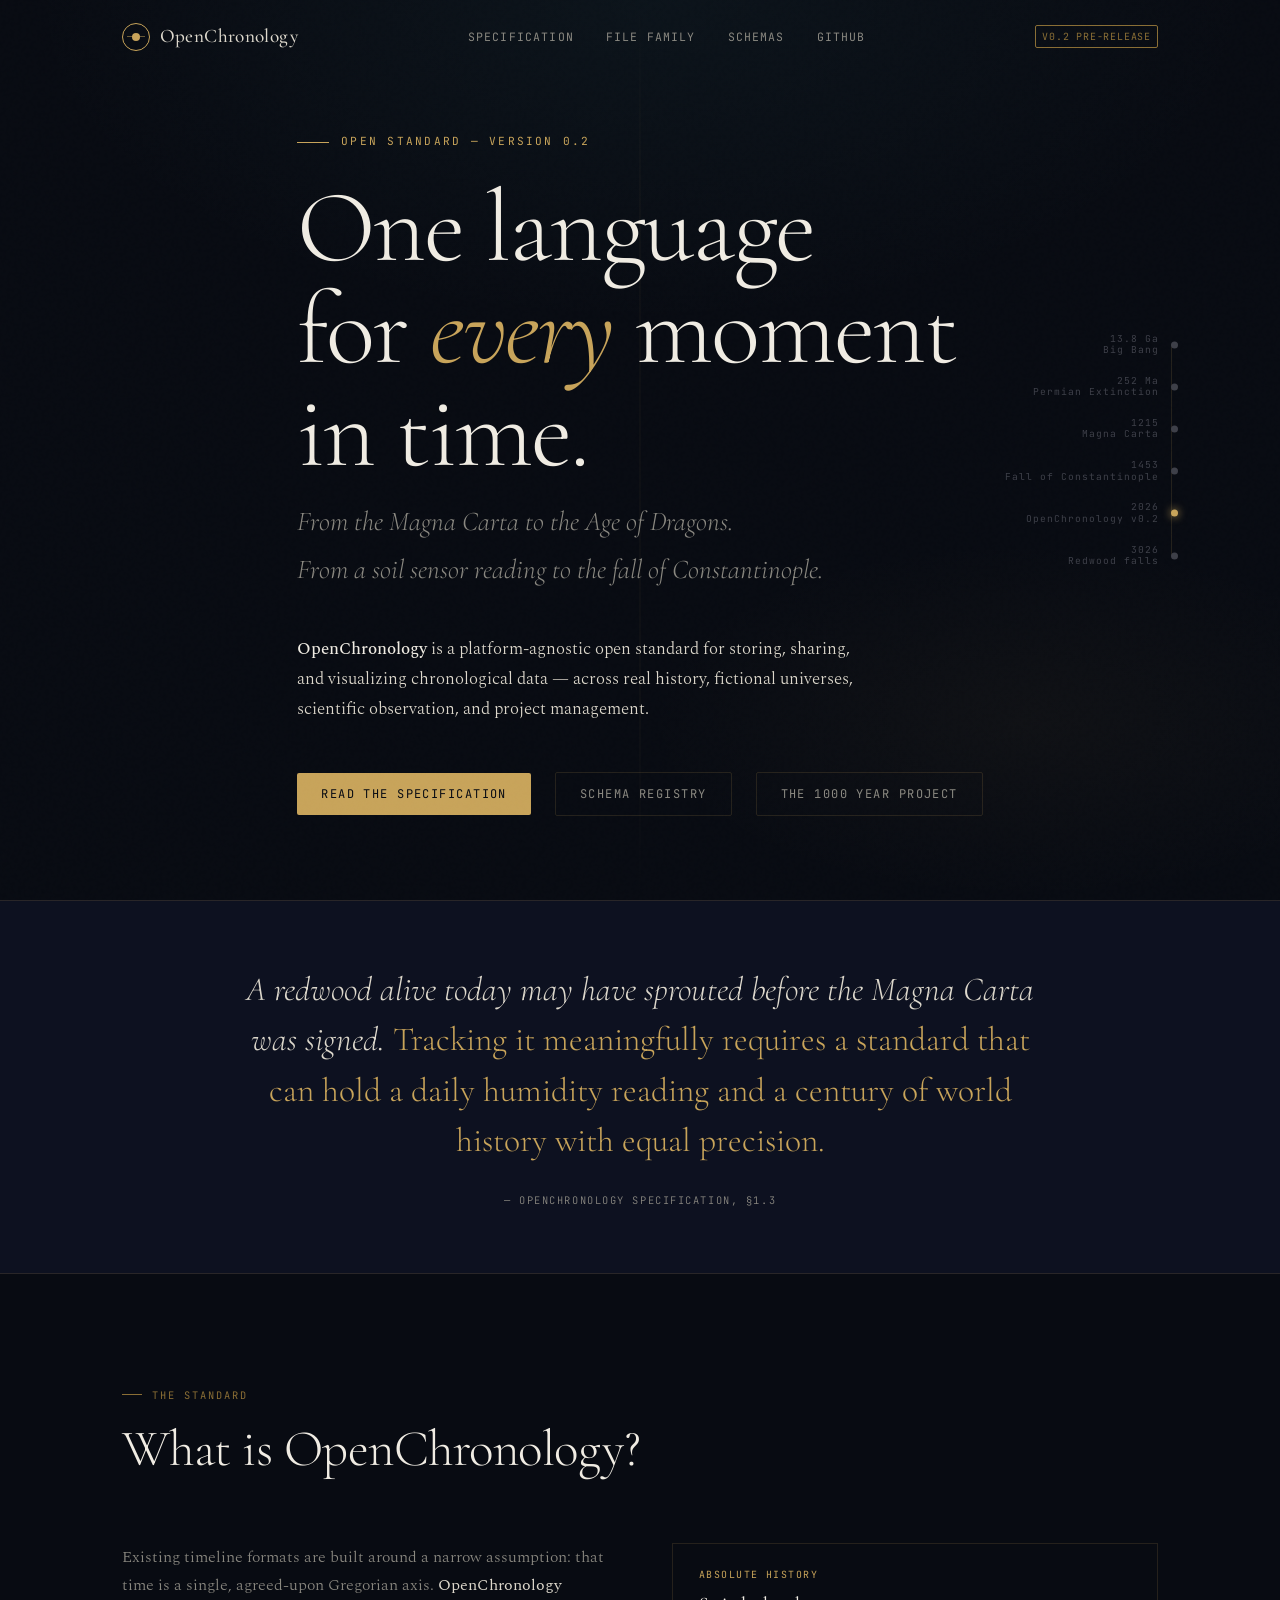
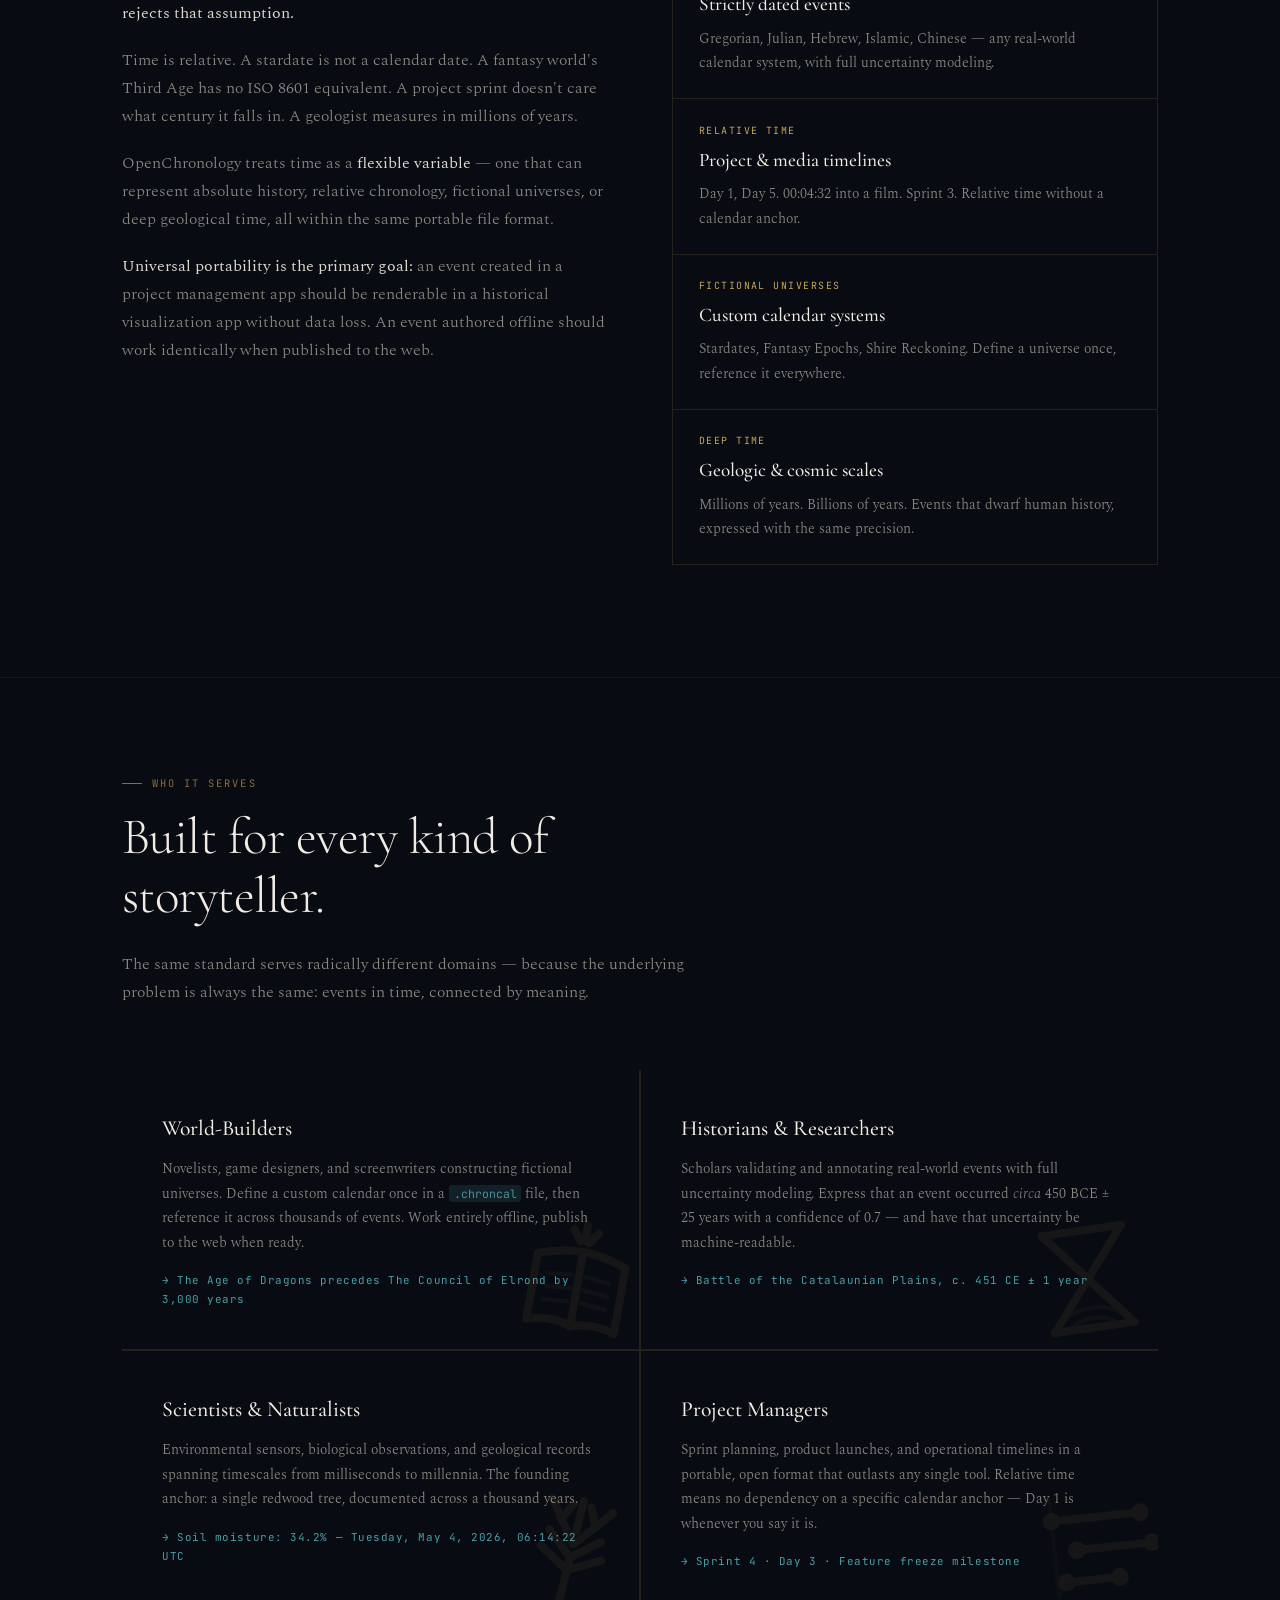
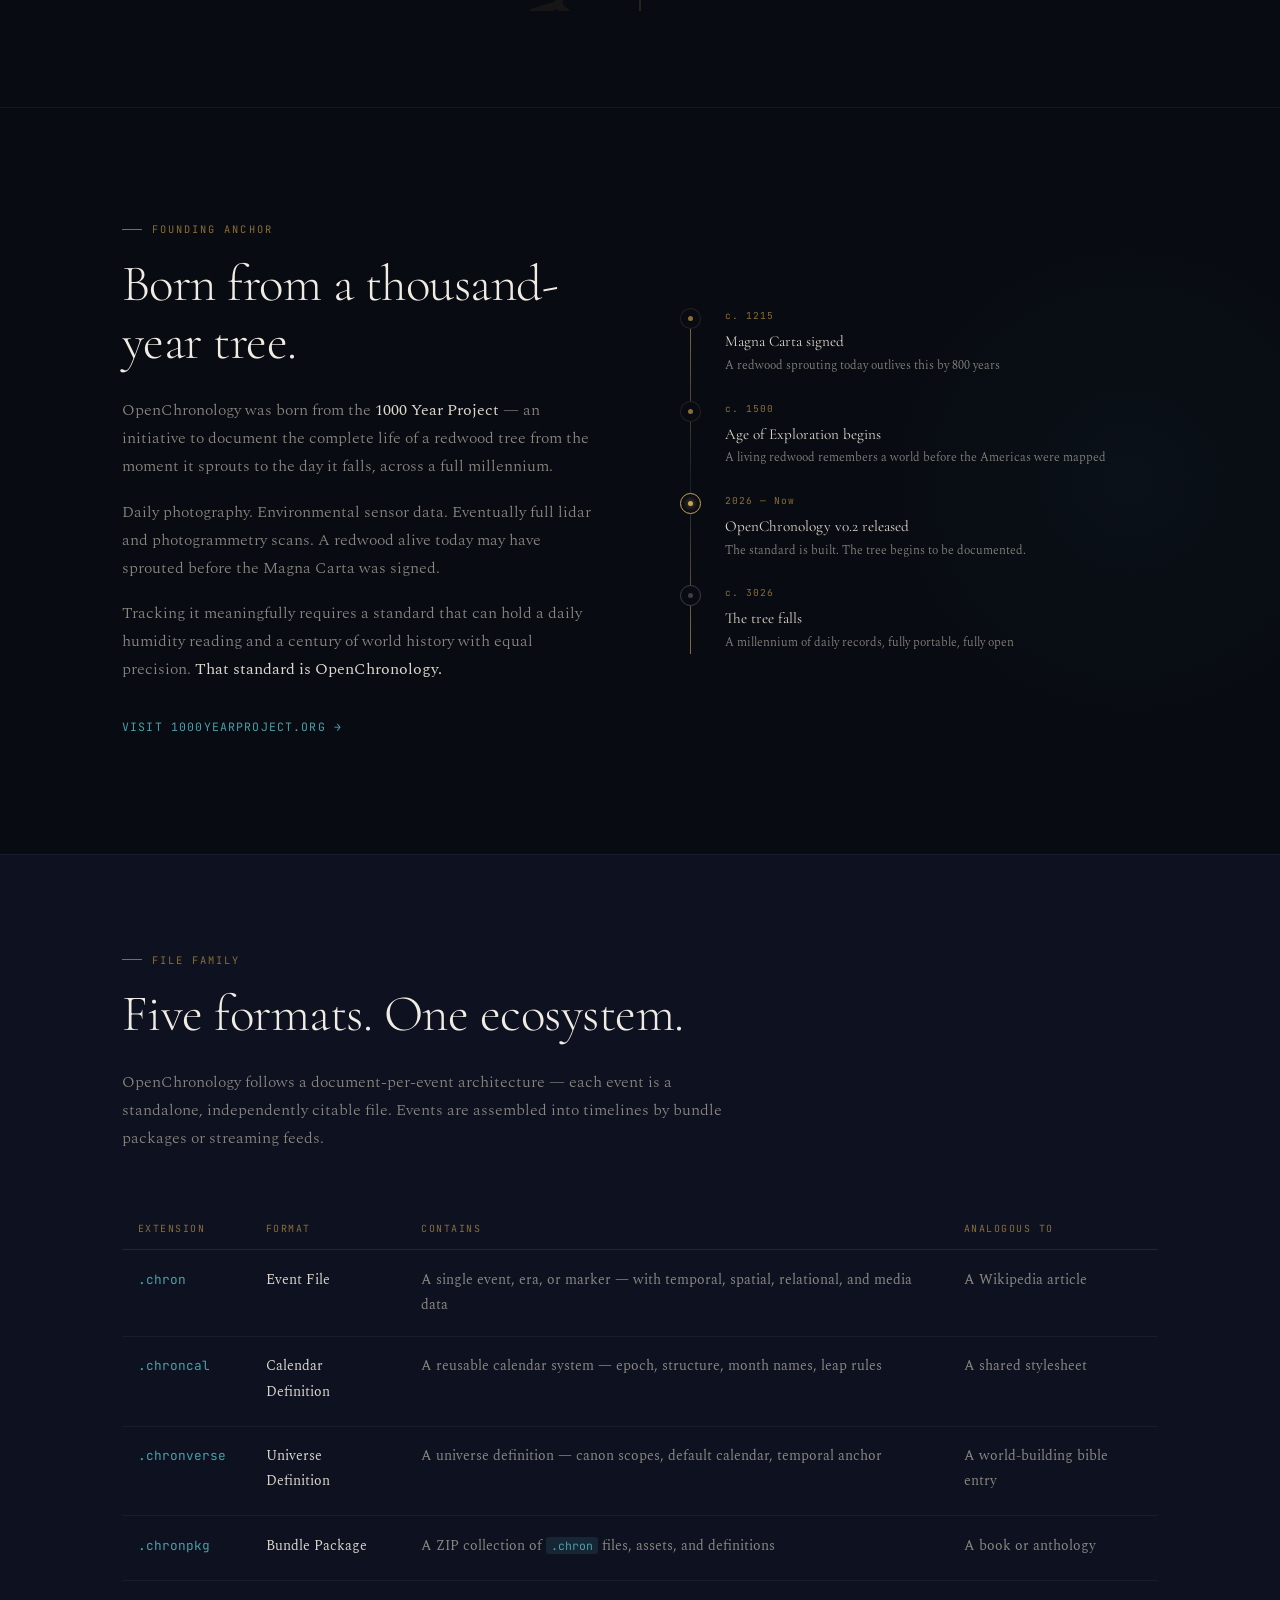
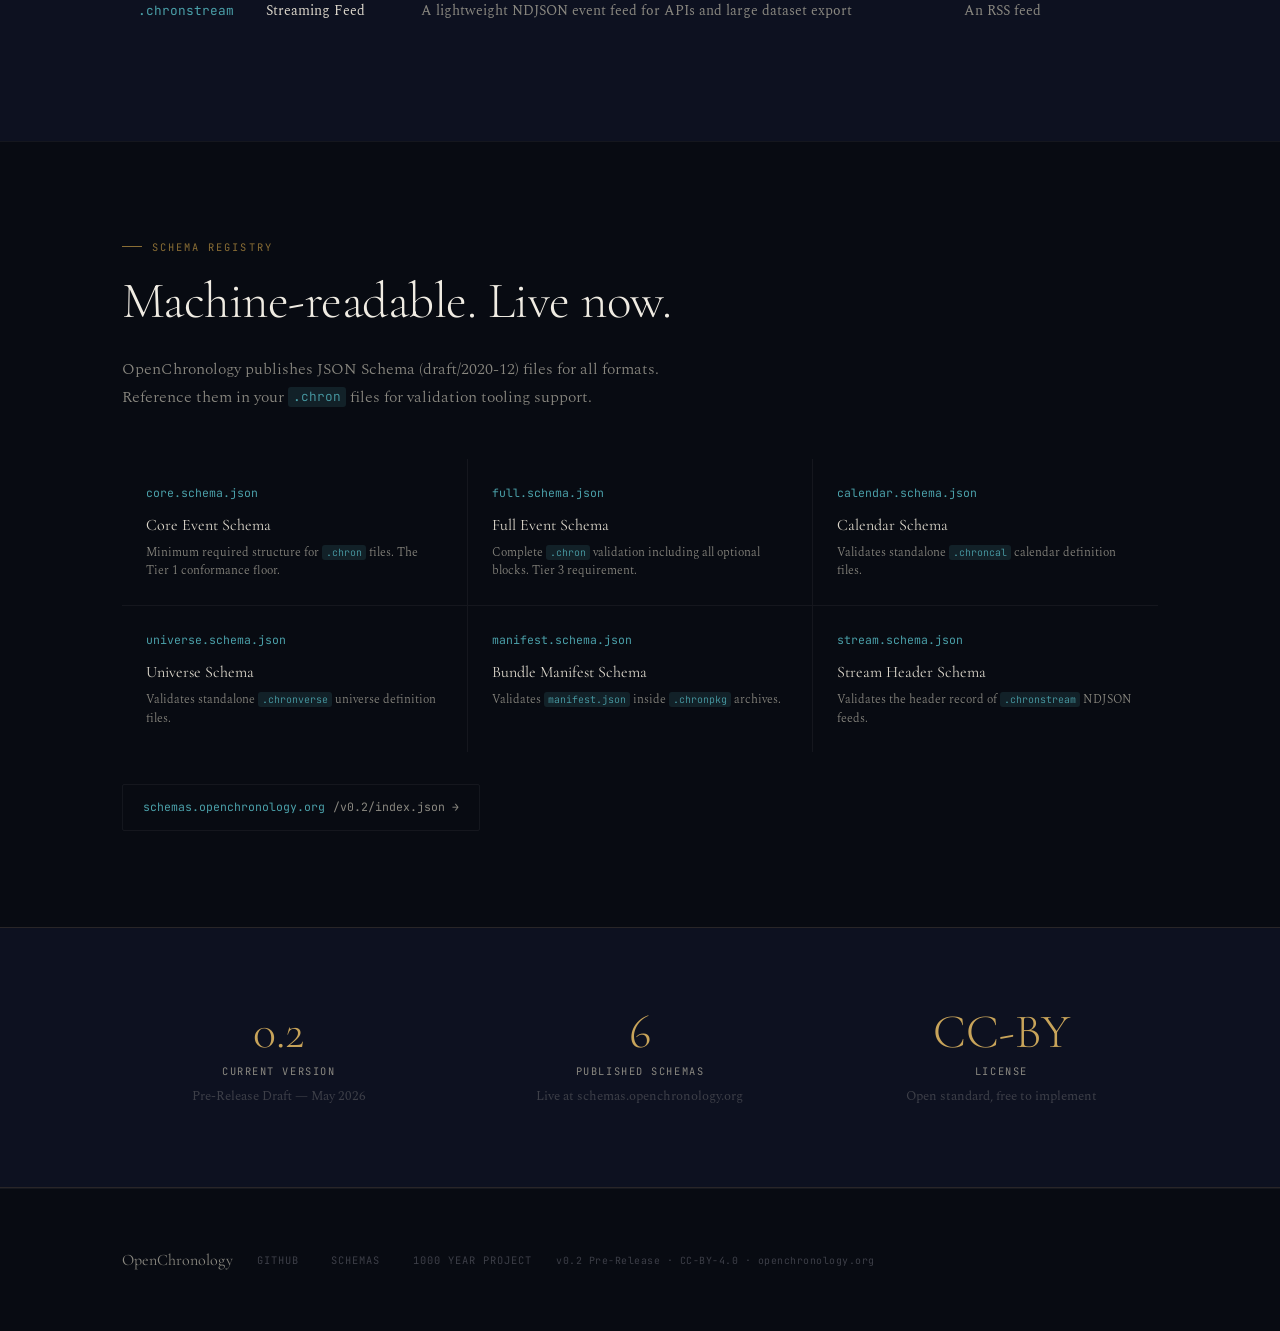
==== web/index.html @ 92a6c572 "Added human readable pages." ====
<!DOCTYPE html>
<html lang="en">
<head>
  <meta charset="UTF-8">
  <meta name="viewport" content="width=device-width, initial-scale=1.0">
  <title>OpenChronology — A Standard for Time</title>
  <meta name="description" content="OpenChronology is a platform-agnostic open standard for storing, sharing, and visualizing chronological data — from geological deep time to fictional universes.">
  <meta property="og:title" content="OpenChronology — A Standard for Time">
  <meta property="og:description" content="A platform-agnostic open standard for chronological data. One language for history, science, fiction, and everything in between.">
  <meta property="og:url" content="https://openchronology.org">
  <link rel="preconnect" href="https://fonts.googleapis.com">
  <link rel="preconnect" href="https://fonts.gstatic.com" crossorigin>
  <link href="https://fonts.googleapis.com/css2?family=Cormorant+Garamond:ital,wght@0,300;0,400;0,500;0,600;0,700;1,300;1,400;1,500&family=JetBrains+Mono:wght@300;400;500&family=Spectral:ital,wght@0,300;0,400;0,500;1,300;1,400&display=swap" rel="stylesheet">
  <link rel="stylesheet" href="css/style.css">

  <style>
    /* ── Layout ───────────────────────────────────────────────── */
    .container {
      max-width: 1100px;
      margin: 0 auto;
      padding: 0 2rem;
    }

    .container--narrow {
      max-width: 760px;
      margin: 0 auto;
      padding: 0 2rem;
    }

    section { position: relative; }

    /* ── Horizontal rule ──────────────────────────────────────── */
    .rule {
      display: flex;
      align-items: center;
      gap: 1rem;
      margin: 0;
    }
    .rule::before, .rule::after {
      content: '';
      flex: 1;
      height: 1px;
      background: var(--border);
    }
    .rule span {
      font-family: var(--ff-mono);
      font-size: 0.65rem;
      color: var(--gold-dim);
      letter-spacing: 0.15em;
      text-transform: uppercase;
      white-space: nowrap;
    }

    /* ── Animations ───────────────────────────────────────────── */
    @keyframes fadeUp {
      from { opacity: 0; transform: translateY(24px); }
      to   { opacity: 1; transform: translateY(0); }
    }
    @keyframes fadeIn {
      from { opacity: 0; }
      to   { opacity: 1; }
    }
    @keyframes pulseGold {
      0%, 100% { opacity: 0.6; }
      50%       { opacity: 1; }
    }
    @keyframes scanline {
      0%   { transform: translateY(-100%); }
      100% { transform: translateY(100vh); }
    }

    .animate-up  { animation: fadeUp 0.8s ease both; }
    .animate-in  { animation: fadeIn 0.8s ease both; }
    .delay-1 { animation-delay: 0.15s; }
    .delay-2 { animation-delay: 0.3s; }
    .delay-3 { animation-delay: 0.45s; }
    .delay-4 { animation-delay: 0.6s; }
    .delay-5 { animation-delay: 0.75s; }
    .delay-6 { animation-delay: 0.9s; }

    /* ══════════════════════════════════════════════════════════ */
    /* HEADER / NAV                                              */
    /* ══════════════════════════════════════════════════════════ */
    header {
      position: fixed;
      top: 0; left: 0; right: 0;
      z-index: 100;
      padding: 1.25rem 0;
      border-bottom: 1px solid transparent;
      transition: border-color 0.3s, background 0.3s;
    }
    header.scrolled {
      background: rgba(8, 11, 18, 0.92);
      backdrop-filter: blur(12px);
      border-color: var(--border-sub);
    }
    .nav {
      display: flex;
      align-items: center;
      justify-content: space-between;
    }
    .nav-logo {
      font-family: var(--ff-display);
      font-size: 1.2rem;
      font-weight: 500;
      color: var(--text);
      letter-spacing: 0.02em;
      display: flex;
      align-items: center;
      gap: 0.6rem;
    }
    .nav-logo-mark {
      width: 28px;
      height: 28px;
      border: 1.5px solid var(--gold);
      border-radius: 50%;
      display: flex;
      align-items: center;
      justify-content: center;
      position: relative;
    }
    .nav-logo-mark::before {
      content: '';
      width: 8px;
      height: 8px;
      background: var(--gold);
      border-radius: 50%;
    }
    .nav-logo-mark::after {
      content: '';
      position: absolute;
      width: 18px;
      height: 1px;
      background: var(--gold);
      opacity: 0.5;
    }
    .nav-links {
      display: flex;
      gap: 2rem;
      list-style: none;
    }
    .nav-links a {
      font-family: var(--ff-mono);
      font-size: 0.72rem;
      letter-spacing: 0.1em;
      text-transform: uppercase;
      color: var(--text-dim);
      transition: color 0.2s;
    }
    .nav-links a:hover {
      color: var(--gold);
      text-decoration: none;
    }
    .nav-badge {
      font-family: var(--ff-mono);
      font-size: 0.62rem;
      letter-spacing: 0.08em;
      color: var(--gold-dim);
      border: 1px solid var(--gold-dim);
      padding: 0.2em 0.6em;
      border-radius: 2px;
      text-transform: uppercase;
    }

    /* ══════════════════════════════════════════════════════════ */
    /* HERO                                                      */
    /* ══════════════════════════════════════════════════════════ */
    .hero {
      min-height: 100vh;
      display: flex;
      flex-direction: column;
      justify-content: center;
      padding: 8rem 0 5rem;
      position: relative;
      overflow: hidden;
    }

    /* Star field background */
    .hero-bg {
      position: absolute;
      inset: 0;
      background:
        radial-gradient(ellipse 80% 60% at 50% 0%, rgba(74,159,168,0.06) 0%, transparent 60%),
        radial-gradient(ellipse 60% 40% at 80% 80%, rgba(200,164,90,0.04) 0%, transparent 50%);
    }

    /* Timeline axis line */
    .hero-axis {
      position: absolute;
      left: 50%;
      top: 0;
      bottom: 0;
      width: 1px;
      background: linear-gradient(to bottom, transparent, var(--border) 20%, var(--border) 80%, transparent);
      transform: translateX(-50%);
      opacity: 0.4;
    }

    .hero-content {
      position: relative;
      z-index: 2;
    }

    .hero-eyebrow {
      font-family: var(--ff-mono);
      font-size: 0.7rem;
      letter-spacing: 0.2em;
      text-transform: uppercase;
      color: var(--gold);
      margin-bottom: 1.5rem;
      display: flex;
      align-items: center;
      gap: 0.75rem;
    }
    .hero-eyebrow::before {
      content: '';
      width: 32px;
      height: 1px;
      background: var(--gold);
    }

    .hero-title {
      font-size: clamp(3.5rem, 8vw, 7.5rem);
      font-weight: 300;
      line-height: 1.0;
      letter-spacing: -0.02em;
      margin-bottom: 0.15em;
      color: #f0ece3;
    }
    .hero-title em {
      font-style: italic;
      color: var(--gold);
    }

    .hero-subtitle {
      font-family: var(--ff-display);
      font-size: clamp(1.2rem, 2.5vw, 1.7rem);
      font-weight: 300;
      font-style: italic;
      color: var(--text-dim);
      margin-bottom: 2.5rem;
      max-width: 640px;
    }

    .hero-statement {
      font-size: 1.05rem;
      font-weight: 300;
      color: var(--text);
      max-width: 580px;
      margin-bottom: 3rem;
      line-height: 1.8;
    }
    .hero-statement strong {
      font-weight: 500;
      color: #f0ece3;
    }

    .hero-links {
      display: flex;
      gap: 1.5rem;
      align-items: center;
      flex-wrap: wrap;
    }
    .btn-primary {
      font-family: var(--ff-mono);
      font-size: 0.75rem;
      letter-spacing: 0.12em;
      text-transform: uppercase;
      color: var(--bg);
      background: var(--gold);
      padding: 0.85em 2em;
      border-radius: 2px;
      transition: background 0.2s, transform 0.2s;
      display: inline-block;
    }
    .btn-primary:hover {
      background: #dbb96a;
      text-decoration: none;
      transform: translateY(-1px);
    }
    .btn-secondary {
      font-family: var(--ff-mono);
      font-size: 0.75rem;
      letter-spacing: 0.12em;
      text-transform: uppercase;
      color: var(--text-dim);
      border: 1px solid var(--border);
      padding: 0.85em 2em;
      border-radius: 2px;
      transition: color 0.2s, border-color 0.2s;
      display: inline-block;
    }
    .btn-secondary:hover {
      color: var(--gold);
      border-color: var(--gold-dim);
      text-decoration: none;
    }

    /* Timeline dots decoration */
    .hero-timeline {
      position: absolute;
      right: 8%;
      top: 50%;
      transform: translateY(-50%);
      display: flex;
      flex-direction: column;
      gap: 0;
      align-items: flex-end;
      opacity: 0.5;
    }
    .tl-item {
      display: flex;
      align-items: center;
      gap: 0.75rem;
      padding: 0.6rem 0;
      position: relative;
    }
    .tl-item::before {
      content: '';
      position: absolute;
      right: 6px;
      top: 0;
      bottom: 0;
      width: 1px;
      background: var(--border);
    }
    .tl-item:first-child::before { top: 50%; }
    .tl-item:last-child::before  { bottom: 50%; }
    .tl-label {
      font-family: var(--ff-mono);
      font-size: 0.6rem;
      letter-spacing: 0.1em;
      color: var(--text-faint);
      text-align: right;
      line-height: 1.2;
    }
    .tl-dot {
      width: 7px;
      height: 7px;
      border-radius: 50%;
      background: var(--text-faint);
      flex-shrink: 0;
      position: relative;
      z-index: 1;
    }
    .tl-dot.active {
      background: var(--gold);
      box-shadow: 0 0 8px var(--gold);
      animation: pulseGold 2.5s ease-in-out infinite;
    }

    /* ══════════════════════════════════════════════════════════ */
    /* INSIGHT BAND                                              */
    /* ══════════════════════════════════════════════════════════ */
    .insight-band {
      border-top: 1px solid var(--border);
      border-bottom: 1px solid var(--border);
      padding: 4rem 0;
      background: var(--bg-surface);
      overflow: hidden;
    }
    .insight-quote {
      font-family: var(--ff-display);
      font-size: clamp(1.4rem, 3vw, 2.1rem);
      font-weight: 300;
      font-style: italic;
      text-align: center;
      line-height: 1.5;
      color: var(--text);
      max-width: 820px;
      margin: 0 auto;
    }
    .insight-quote em { color: var(--gold); font-style: normal; }
    .insight-source {
      font-family: var(--ff-mono);
      font-size: 0.65rem;
      letter-spacing: 0.15em;
      text-transform: uppercase;
      color: var(--text-dim);
      text-align: center;
      margin-top: 1.5rem;
    }

    /* ══════════════════════════════════════════════════════════ */
    /* WHAT IT IS                                               */
    /* ══════════════════════════════════════════════════════════ */
    .what {
      padding: 7rem 0;
    }
    .section-label {
      font-family: var(--ff-mono);
      font-size: 0.65rem;
      letter-spacing: 0.2em;
      text-transform: uppercase;
      color: var(--gold-dim);
      margin-bottom: 1rem;
      display: flex;
      align-items: center;
      gap: 0.6rem;
    }
    .section-label::before {
      content: '';
      width: 20px;
      height: 1px;
      background: var(--gold-dim);
    }
    .section-title {
      font-size: clamp(2rem, 4vw, 3.2rem);
      font-weight: 300;
      margin-bottom: 1.5rem;
      color: #f0ece3;
    }
    .what-grid {
      display: grid;
      grid-template-columns: 1fr 1fr;
      gap: 4rem;
      align-items: start;
      margin-top: 4rem;
    }
    .what-text p {
      margin-bottom: 1.2rem;
      font-size: 1rem;
      color: var(--text-dim);
    }
    .what-text p strong { color: var(--text); font-weight: 400; }

    .what-pillars {
      display: flex;
      flex-direction: column;
      gap: 0;
      border: 1px solid var(--border);
    }
    .pillar {
      padding: 1.4rem 1.6rem;
      border-bottom: 1px solid var(--border);
      transition: background 0.2s;
    }
    .pillar:last-child { border-bottom: none; }
    .pillar:hover { background: var(--gold-glow); }
    .pillar-label {
      font-family: var(--ff-mono);
      font-size: 0.62rem;
      letter-spacing: 0.15em;
      text-transform: uppercase;
      color: var(--gold);
      margin-bottom: 0.3rem;
    }
    .pillar-title {
      font-family: var(--ff-display);
      font-size: 1.2rem;
      font-weight: 500;
      color: #f0ece3;
      margin-bottom: 0.3rem;
    }
    .pillar-desc {
      font-size: 0.875rem;
      color: var(--text-dim);
      font-weight: 300;
    }

    /* ══════════════════════════════════════════════════════════ */
    /* USE CASES                                                */
    /* ══════════════════════════════════════════════════════════ */
    .usecases {
      padding: 6rem 0;
      border-top: 1px solid var(--border-sub);
    }
    .usecases-intro {
      max-width: 600px;
      margin-bottom: 4rem;
    }
    .usecases-intro p {
      font-size: 1rem;
      color: var(--text-dim);
      margin-top: 1rem;
    }
    .cases-grid {
      display: grid;
      grid-template-columns: repeat(2, 1fr);
      gap: 1.5px;
      background: var(--border);
    }
    .case-card {
      background: var(--bg);
      padding: 2.5rem;
      position: relative;
      overflow: hidden;
      transition: background 0.3s;
    }
    .case-card:hover { background: var(--bg-card); }
    .case-card::before {
      content: '';
      position: absolute;
      top: 0; left: 0;
      width: 2px;
      height: 0;
      background: var(--gold);
      transition: height 0.4s ease;
    }
    .case-card:hover::before { height: 100%; }
    .case-icon {
      position: absolute;
      bottom: -18px;
      right: -18px;
      width: 160px;
      height: 160px;
      color: var(--gold);
      opacity: 0.07;
      pointer-events: none;
      transition: opacity 0.4s ease;
    }
    .case-icon svg {
      width: 160px;
      height: 160px;
    }
    .case-card:hover .case-icon { opacity: 0.13; }
    /* Individual rotations — intentional, not random */
    .case-card:nth-child(1) .case-icon { transform: rotate(10deg); }
    .case-card:nth-child(2) .case-icon { transform: rotate(-8deg);  bottom: -10px; right: -10px; }
    .case-card:nth-child(3) .case-icon { transform: rotate(14deg);  bottom: -22px; right: -12px; }
    .case-card:nth-child(4) .case-icon { transform: rotate(-6deg);  bottom: -8px;  right: -20px; }
    .case-title {
      font-family: var(--ff-display);
      font-size: 1.35rem;
      font-weight: 500;
      color: #f0ece3;
      margin-bottom: 0.6rem;
    }
    .case-body {
      font-size: 0.9rem;
      color: var(--text-dim);
      font-weight: 300;
      line-height: 1.7;
    }
    .case-example {
      margin-top: 1rem;
      font-family: var(--ff-mono);
      font-size: 0.68rem;
      color: var(--teal);
      letter-spacing: 0.05em;
    }

    /* ══════════════════════════════════════════════════════════ */
    /* 1000 YEAR PROJECT                                        */
    /* ══════════════════════════════════════════════════════════ */
    .thousandyear {
      padding: 7rem 0;
      border-top: 1px solid var(--border-sub);
      position: relative;
      overflow: hidden;
    }
    .thousandyear-bg {
      position: absolute;
      right: -100px;
      top: 50%;
      transform: translateY(-50%);
      width: 500px;
      height: 500px;
      border-radius: 50%;
      background: radial-gradient(circle, rgba(74,159,168,0.04) 0%, transparent 70%);
      pointer-events: none;
    }
    .thousandyear-inner {
      display: grid;
      grid-template-columns: 1fr 1fr;
      gap: 5rem;
      align-items: center;
      position: relative;
      z-index: 1;
    }
    .thousandyear-text .section-title { margin-bottom: 1.5rem; }
    .thousandyear-text p {
      font-size: 1rem;
      color: var(--text-dim);
      margin-bottom: 1.1rem;
      font-weight: 300;
    }
    .thousandyear-text p strong { color: var(--text); font-weight: 400; }
    .thousandyear-link {
      display: inline-flex;
      align-items: center;
      gap: 0.5rem;
      margin-top: 1rem;
      font-family: var(--ff-mono);
      font-size: 0.72rem;
      letter-spacing: 0.1em;
      text-transform: uppercase;
      color: var(--teal);
    }
    .thousandyear-link::after { content: '→'; }

    .thousandyear-visual {
      display: flex;
      flex-direction: column;
      gap: 0;
      position: relative;
    }
    .ty-timeline-line {
      position: absolute;
      left: 10px;
      top: 12px;
      bottom: 12px;
      width: 1px;
      background: linear-gradient(to bottom, var(--gold-dim), var(--teal-dim) 50%, var(--gold-dim));
    }
    .ty-event {
      display: flex;
      gap: 1.5rem;
      align-items: flex-start;
      padding: 0.75rem 0;
      position: relative;
    }
    .ty-dot {
      width: 21px;
      height: 21px;
      border-radius: 50%;
      border: 1px solid var(--border);
      background: var(--bg);
      flex-shrink: 0;
      display: flex;
      align-items: center;
      justify-content: center;
      position: relative;
      z-index: 1;
    }
    .ty-dot-inner {
      width: 5px;
      height: 5px;
      border-radius: 50%;
      background: var(--gold-dim);
    }
    .ty-dot.highlight { border-color: var(--gold); }
    .ty-dot.highlight .ty-dot-inner { background: var(--gold); box-shadow: 0 0 6px var(--gold); }
    .ty-dot.future { border-color: var(--text-faint); }
    .ty-dot.future .ty-dot-inner { background: var(--text-faint); }
    .ty-content {}
    .ty-date {
      font-family: var(--ff-mono);
      font-size: 0.6rem;
      letter-spacing: 0.1em;
      color: var(--gold-dim);
      margin-bottom: 0.2rem;
    }
    .ty-label {
      font-family: var(--ff-display);
      font-size: 0.95rem;
      color: var(--text);
      font-weight: 400;
    }
    .ty-sub {
      font-size: 0.78rem;
      color: var(--text-dim);
      font-weight: 300;
    }

    /* ══════════════════════════════════════════════════════════ */
    /* FILE FAMILY                                              */
    /* ══════════════════════════════════════════════════════════ */
    .formats {
      padding: 6rem 0;
      border-top: 1px solid var(--border-sub);
      background: var(--bg-surface);
    }
    .formats-intro {
      max-width: 600px;
      margin-bottom: 3.5rem;
    }
    .formats-intro p { font-size: 1rem; color: var(--text-dim); margin-top: 1rem; }
    .formats-table {
      width: 100%;
      border-collapse: collapse;
    }
    .formats-table thead tr {
      border-bottom: 1px solid var(--border);
    }
    .formats-table th {
      font-family: var(--ff-mono);
      font-size: 0.62rem;
      letter-spacing: 0.15em;
      text-transform: uppercase;
      color: var(--gold-dim);
      text-align: left;
      padding: 0.75rem 1rem;
      font-weight: 400;
    }
    .formats-table td {
      padding: 1.1rem 1rem;
      border-bottom: 1px solid var(--border-sub);
      font-size: 0.9rem;
      color: var(--text-dim);
      vertical-align: top;
    }
    .formats-table tr:last-child td { border-bottom: none; }
    .formats-table tr:hover td { background: var(--gold-glow); }
    .ext {
      font-family: var(--ff-mono);
      font-size: 0.8rem;
      color: var(--teal);
      white-space: nowrap;
    }
    .fmt-title { color: var(--text); font-weight: 400; margin-bottom: 0.2rem; }

    /* ══════════════════════════════════════════════════════════ */
    /* SCHEMA REGISTRY                                          */
    /* ══════════════════════════════════════════════════════════ */
    .registry {
      padding: 6rem 0;
      border-top: 1px solid var(--border-sub);
    }
    .registry-intro {
      max-width: 580px;
      margin-bottom: 3rem;
    }
    .registry-intro p { font-size: 1rem; color: var(--text-dim); margin-top: 1rem; }
    .registry-grid {
      display: grid;
      grid-template-columns: repeat(3, 1fr);
      gap: 1px;
      background: var(--border-sub);
      margin-bottom: 2rem;
    }
    .schema-card {
      background: var(--bg);
      padding: 1.5rem;
      transition: background 0.2s;
    }
    .schema-card:hover { background: var(--bg-card); }
    .schema-file {
      font-family: var(--ff-mono);
      font-size: 0.72rem;
      color: var(--teal);
      margin-bottom: 0.5rem;
      display: block;
    }
    .schema-title {
      font-family: var(--ff-display);
      font-size: 1rem;
      color: var(--text);
      margin-bottom: 0.3rem;
    }
    .schema-desc {
      font-size: 0.78rem;
      color: var(--text-dim);
      font-weight: 300;
      line-height: 1.5;
    }
    .registry-url {
      display: inline-flex;
      align-items: center;
      gap: 0.5rem;
      font-family: var(--ff-mono);
      font-size: 0.72rem;
      color: var(--text-dim);
      border: 1px solid var(--border-sub);
      padding: 0.75rem 1.25rem;
      border-radius: 2px;
      transition: color 0.2s, border-color 0.2s;
    }
    .registry-url:hover {
      color: var(--teal);
      border-color: var(--teal);
      text-decoration: none;
    }
    .registry-url span { color: var(--teal); }

    /* ══════════════════════════════════════════════════════════ */
    /* STATUS BAND                                              */
    /* ══════════════════════════════════════════════════════════ */
    .status-band {
      padding: 5rem 0;
      border-top: 1px solid var(--border);
      border-bottom: 1px solid var(--border);
      background: var(--bg-surface);
    }
    .status-inner {
      display: grid;
      grid-template-columns: repeat(3, 1fr);
      gap: 3rem;
      text-align: center;
    }
    .stat-item {}
    .stat-value {
      font-family: var(--ff-display);
      font-size: 3rem;
      font-weight: 300;
      color: var(--gold);
      line-height: 1;
      margin-bottom: 0.4rem;
    }
    .stat-label {
      font-family: var(--ff-mono);
      font-size: 0.65rem;
      letter-spacing: 0.15em;
      text-transform: uppercase;
      color: var(--text-dim);
    }
    .stat-sub {
      font-size: 0.8rem;
      color: var(--text-faint);
      margin-top: 0.3rem;
    }

    /* ══════════════════════════════════════════════════════════ */
    /* FOOTER                                                   */
    /* ══════════════════════════════════════════════════════════ */
    footer {
      padding: 3.5rem 0;
      border-top: 1px solid var(--border-sub);
    }
    .footer-inner {
      display: flex;
      justify-content: space-between;
      align-items: center;
      flex-wrap: wrap;
      gap: 1.5rem;
    }
    .footer-logo {
      font-family: var(--ff-display);
      font-size: 1rem;
      color: var(--text-dim);
    }
    .footer-links {
      display: flex;
      gap: 2rem;
      list-style: none;
    }
    .footer-links a {
      font-family: var(--ff-mono);
      font-size: 0.65rem;
      letter-spacing: 0.1em;
      text-transform: uppercase;
      color: var(--text-faint);
      transition: color 0.2s;
    }
    .footer-links a:hover { color: var(--gold); text-decoration: none; }
    .footer-meta {
      font-family: var(--ff-mono);
      font-size: 0.62rem;
      color: var(--text-faint);
      letter-spacing: 0.05em;
    }

    /* ══════════════════════════════════════════════════════════ */
    /* RESPONSIVE                                               */
    /* ══════════════════════════════════════════════════════════ */
    @media (max-width: 900px) {
      .what-grid { grid-template-columns: 1fr; gap: 2.5rem; }
      .cases-grid { grid-template-columns: 1fr; }
      .thousandyear-inner { grid-template-columns: 1fr; gap: 3rem; }
      .registry-grid { grid-template-columns: repeat(2, 1fr); }
      .status-inner { grid-template-columns: 1fr; gap: 2rem; }
      .hero-timeline { display: none; }
      .footer-inner { flex-direction: column; align-items: flex-start; }
    }
    @media (max-width: 600px) {
      .registry-grid { grid-template-columns: 1fr; }
      .nav-links { display: none; }
      .hero-title { font-size: 3rem; }
    }
  </style>
</head>
<body>

  <!-- ── Navigation ─────────────────────────────────────────── -->
  <header id="header">
    <div class="container">
      <nav class="nav">
        <div class="nav-logo">
          <div class="nav-logo-mark"></div>
          OpenChronology
        </div>
        <ul class="nav-links">
          <li><a href="specification.html">Specification</a></li>
          <li><a href="#formats">File Family</a></li>
          <li><a href="https://schemas.openchronology.org">Schemas</a></li>
          <li><a href="https://github.com/knoj/openchronology">GitHub</a></li>
        </ul>
        <span class="nav-badge">v0.2 Pre-Release</span>
      </nav>
    </div>
  </header>

  <!-- ── Hero ───────────────────────────────────────────────── -->
  <section class="hero">
    <div class="hero-bg"></div>
    <div class="hero-axis"></div>

    <div class="container hero-content">
      <div class="hero-eyebrow animate-up">Open Standard — Version 0.2</div>

      <h1 class="hero-title animate-up delay-1">
        One language<br>for <em>every</em> moment<br>in time.
      </h1>

      <p class="hero-subtitle animate-up delay-2">
        From the Magna Carta to the Age of Dragons.<br>
        From a soil sensor reading to the fall of Constantinople.
      </p>

      <p class="hero-statement animate-up delay-3">
        <strong>OpenChronology</strong> is a platform-agnostic open standard for storing,
        sharing, and visualizing chronological data — across real history, fictional universes,
        scientific observation, and project management.
      </p>

      <div class="hero-links animate-up delay-4">
        <a href="specification.html" class="btn-primary">Read the Specification</a>
        <a href="https://schemas.openchronology.org" class="btn-secondary">Schema Registry</a>
        <a href="https://1000yearproject.org" class="btn-secondary">The 1000 Year Project</a>
      </div>
    </div>

    <!-- Timeline decoration -->
    <div class="hero-timeline animate-in delay-5">
      <div class="tl-item">
        <div class="tl-label">13.8 Ga<br>Big Bang</div>
        <div class="tl-dot"></div>
      </div>
      <div class="tl-item">
        <div class="tl-label">252 Ma<br>Permian Extinction</div>
        <div class="tl-dot"></div>
      </div>
      <div class="tl-item">
        <div class="tl-label">1215<br>Magna Carta</div>
        <div class="tl-dot"></div>
      </div>
      <div class="tl-item">
        <div class="tl-label">1453<br>Fall of Constantinople</div>
        <div class="tl-dot"></div>
      </div>
      <div class="tl-item">
        <div class="tl-label">2026<br>OpenChronology v0.2</div>
        <div class="tl-dot active"></div>
      </div>
      <div class="tl-item">
        <div class="tl-label">3026<br>Redwood falls</div>
        <div class="tl-dot future"></div>
      </div>
    </div>
  </section>

  <!-- ── Insight Band ───────────────────────────────────────── -->
  <div class="insight-band">
    <div class="container">
      <p class="insight-quote animate-up">
        A redwood alive today may have sprouted before the Magna Carta was signed.
        <em>Tracking it meaningfully requires a standard that can hold a daily humidity reading
        and a century of world history with equal precision.</em>
      </p>
      <p class="insight-source">— OpenChronology Specification, §1.3</p>
    </div>
  </div>

  <!-- ── What It Is ─────────────────────────────────────────── -->
  <section class="what" id="what">
    <div class="container">
      <div class="section-label">The Standard</div>
      <h2 class="section-title">What is OpenChronology?</h2>

      <div class="what-grid">
        <div class="what-text">
          <p>
            Existing timeline formats are built around a narrow assumption: that time is a single,
            agreed-upon Gregorian axis. <strong>OpenChronology rejects that assumption.</strong>
          </p>
          <p>
            Time is relative. A stardate is not a calendar date. A fantasy world's Third Age
            has no ISO 8601 equivalent. A project sprint doesn't care what century it falls in.
            A geologist measures in millions of years.
          </p>
          <p>
            OpenChronology treats time as a <strong>flexible variable</strong> — one that can represent
            absolute history, relative chronology, fictional universes, or deep geological time,
            all within the same portable file format.
          </p>
          <p>
            <strong>Universal portability is the primary goal:</strong> an event created in a
            project management app should be renderable in a historical visualization app without
            data loss. An event authored offline should work identically when published to the web.
          </p>
        </div>

        <div class="what-pillars">
          <div class="pillar">
            <div class="pillar-label">Absolute History</div>
            <div class="pillar-title">Strictly dated events</div>
            <div class="pillar-desc">Gregorian, Julian, Hebrew, Islamic, Chinese — any real-world calendar system, with full uncertainty modeling.</div>
          </div>
          <div class="pillar">
            <div class="pillar-label">Relative Time</div>
            <div class="pillar-title">Project & media timelines</div>
            <div class="pillar-desc">Day 1, Day 5. 00:04:32 into a film. Sprint 3. Relative time without a calendar anchor.</div>
          </div>
          <div class="pillar">
            <div class="pillar-label">Fictional Universes</div>
            <div class="pillar-title">Custom calendar systems</div>
            <div class="pillar-desc">Stardates, Fantasy Epochs, Shire Reckoning. Define a universe once, reference it everywhere.</div>
          </div>
          <div class="pillar">
            <div class="pillar-label">Deep Time</div>
            <div class="pillar-title">Geologic & cosmic scales</div>
            <div class="pillar-desc">Millions of years. Billions of years. Events that dwarf human history, expressed with the same precision.</div>
          </div>
        </div>
      </div>
    </div>
  </section>

  <!-- ── Use Cases ──────────────────────────────────────────── -->
  <section class="usecases" id="usecases">
    <div class="container">
      <div class="usecases-intro">
        <div class="section-label">Who It Serves</div>
        <h2 class="section-title">Built for every kind of storyteller.</h2>
        <p>
          The same standard serves radically different domains — because the underlying
          problem is always the same: events in time, connected by meaning.
        </p>
      </div>

      <div class="cases-grid">
        <div class="case-card">
          <span class="case-icon">
            <svg viewBox="0 0 36 36" fill="none" stroke="currentColor" stroke-width="1.8" stroke-linecap="round" stroke-linejoin="round" aria-hidden="true">
              <path d="M18 10 C13 10 8 12 8 12 L8 27 C8 27 13 25 18 27 C23 25 28 27 28 27 L28 12 C28 12 23 10 18 10 Z"/>
              <line x1="18" y1="10" x2="18" y2="27"/>
              <!-- Text lines, left page -->
              <line x1="11" y1="16" x2="16.5" y2="15.5" stroke-width="1" opacity="0.7"/>
              <line x1="11" y1="19" x2="16.5" y2="18.5" stroke-width="1" opacity="0.7"/>
              <line x1="11" y1="22" x2="16.5" y2="21.5" stroke-width="1" opacity="0.7"/>
              <!-- Text lines, right page -->
              <line x1="19.5" y1="15.5" x2="25" y2="16" stroke-width="1" opacity="0.7"/>
              <line x1="19.5" y1="18.5" x2="25" y2="19" stroke-width="1" opacity="0.7"/>
              <line x1="19.5" y1="21.5" x2="25" y2="22" stroke-width="1" opacity="0.7"/>
              <!-- Three-point star above — world being written into existence -->
              <line x1="18" y1="4" x2="18" y2="7.5"/>
              <line x1="15.2" y1="5.3" x2="17" y2="7.8"/>
              <line x1="20.8" y1="5.3" x2="19" y2="7.8"/>
            </svg>
          </span>
          <div class="case-title">World-Builders</div>
          <p class="case-body">
            Novelists, game designers, and screenwriters constructing fictional universes.
            Define a custom calendar once in a <code>.chroncal</code> file, then reference
            it across thousands of events. Work entirely offline, publish to the web when ready.
          </p>
          <div class="case-example">→ The Age of Dragons precedes The Council of Elrond by 3,000 years</div>
        </div>

        <div class="case-card">
          <span class="case-icon">
            <svg viewBox="0 0 36 36" fill="none" stroke="currentColor" stroke-width="1.8" stroke-linecap="round" stroke-linejoin="round" aria-hidden="true">
              <!-- Hourglass top and bottom bars -->
              <line x1="9" y1="7" x2="27" y2="7"/>
              <line x1="9" y1="29" x2="27" y2="29"/>
              <!-- Hourglass sides -->
              <path d="M9 7 L18 18 L27 7"/>
              <path d="M9 29 L18 18 L27 29"/>
              <!-- Sand pool at bottom — time passed -->
              <path d="M12 26 Q18 23 24 26" stroke-width="1" opacity="0.6"/>
              <path d="M13.5 28 Q18 25.5 22.5 28" stroke-width="1" opacity="0.6"/>
              <!-- Single sand grain falling at pinch point -->
              <circle cx="18" cy="18" r="1.2" fill="currentColor" stroke="none"/>
            </svg>
          </span>
          <div class="case-title">Historians & Researchers</div>
          <p class="case-body">
            Scholars validating and annotating real-world events with full uncertainty modeling.
            Express that an event occurred <em>circa</em> 450 BCE ± 25 years with a confidence
            of 0.7 — and have that uncertainty be machine-readable.
          </p>
          <div class="case-example">→ Battle of the Catalaunian Plains, c. 451 CE ± 1 year</div>
        </div>

        <div class="case-card">
          <span class="case-icon">
            <svg viewBox="0 0 36 36" fill="none" stroke="currentColor" stroke-width="1.8" stroke-linecap="round" stroke-linejoin="round" aria-hidden="true">
              <!-- Trunk -->
              <line x1="18" y1="30" x2="18" y2="19"/>
              <!-- Lower branches -->
              <line x1="18" y1="22" x2="11" y2="18"/>
              <line x1="18" y1="22" x2="25" y2="18"/>
              <!-- Mid branches -->
              <line x1="18" y1="19" x2="12" y2="14"/>
              <line x1="18" y1="19" x2="24" y2="14"/>
              <!-- Upper branches -->
              <line x1="18" y1="16" x2="14" y2="11"/>
              <line x1="18" y1="16" x2="22" y2="11"/>
              <!-- Crown branches -->
              <line x1="14" y1="11" x2="11" y2="7"/>
              <line x1="14" y1="11" x2="16" y2="7"/>
              <line x1="22" y1="11" x2="20" y2="7"/>
              <line x1="22" y1="11" x2="25" y2="7"/>
              <!-- Apex -->
              <line x1="18" y1="13" x2="18" y2="6"/>
              <!-- Roots -->
              <line x1="18" y1="30" x2="13" y2="33"/>
              <line x1="18" y1="30" x2="23" y2="33"/>
            </svg>
          </span>
          <div class="case-title">Scientists & Naturalists</div>
          <p class="case-body">
            Environmental sensors, biological observations, and geological records spanning
            timescales from milliseconds to millennia. The founding anchor: a single redwood tree,
            documented across a thousand years.
          </p>
          <div class="case-example">→ Soil moisture: 34.2% — Tuesday, May 4, 2026, 06:14:22 UTC</div>
        </div>

        <div class="case-card">
          <span class="case-icon">
            <svg viewBox="0 0 36 36" fill="none" stroke="currentColor" stroke-width="1.8" stroke-linecap="round" stroke-linejoin="round" aria-hidden="true">
              <!-- Vertical axis -->
              <line x1="8" y1="8" x2="8" y2="30" stroke-width="1" opacity="0.4"/>
              <!-- Gantt bar 1 — full run -->
              <line x1="8" y1="13" x2="28" y2="13"/>
              <circle cx="8"  cy="13" r="2" fill="currentColor" stroke="none"/>
              <circle cx="28" cy="13" r="2" fill="currentColor" stroke="none"/>
              <!-- Gantt bar 2 — mid phase -->
              <line x1="13" y1="20" x2="30" y2="20"/>
              <circle cx="13" cy="20" r="2" fill="currentColor" stroke="none"/>
              <circle cx="30" cy="20" r="2" fill="currentColor" stroke="none"/>
              <!-- Gantt bar 3 — short task -->
              <line x1="10" y1="27" x2="22" y2="27"/>
              <circle cx="10" cy="27" r="2" fill="currentColor" stroke="none"/>
              <circle cx="22" cy="27" r="2" fill="currentColor" stroke="none"/>
            </svg>
          </span>
          <div class="case-title">Project Managers</div>
          <p class="case-body">
            Sprint planning, product launches, and operational timelines in a portable, open format
            that outlasts any single tool. Relative time means no dependency on a specific calendar
            anchor — Day 1 is whenever you say it is.
          </p>
          <div class="case-example">→ Sprint 4 · Day 3 · Feature freeze milestone</div>
        </div>
      </div>
    </div>
  </section>

  <!-- ── 1000 Year Project ───────────────────────────────────── -->
  <section class="thousandyear" id="origin">
    <div class="thousandyear-bg"></div>
    <div class="container">
      <div class="thousandyear-inner">
        <div class="thousandyear-text">
          <div class="section-label">Founding Anchor</div>
          <h2 class="section-title">Born from a thousand-year tree.</h2>
          <p>
            OpenChronology was born from the <strong>1000 Year Project</strong> — an initiative
            to document the complete life of a redwood tree from the moment it sprouts to the day
            it falls, across a full millennium.
          </p>
          <p>
            Daily photography. Environmental sensor data. Eventually full lidar and photogrammetry
            scans. A redwood alive today may have sprouted before the Magna Carta was signed.
          </p>
          <p>
            Tracking it meaningfully requires a standard that can hold a daily humidity reading
            and a century of world history with equal precision. <strong>That standard is OpenChronology.</strong>
          </p>
          <a href="https://1000yearproject.org" class="thousandyear-link">Visit 1000yearproject.org</a>
        </div>

        <div class="thousandyear-visual">
          <div class="ty-timeline-line"></div>

          <div class="ty-event">
            <div class="ty-dot"><div class="ty-dot-inner"></div></div>
            <div class="ty-content">
              <div class="ty-date">c. 1215</div>
              <div class="ty-label">Magna Carta signed</div>
              <div class="ty-sub">A redwood sprouting today outlives this by 800 years</div>
            </div>
          </div>

          <div class="ty-event">
            <div class="ty-dot"><div class="ty-dot-inner"></div></div>
            <div class="ty-content">
              <div class="ty-date">c. 1500</div>
              <div class="ty-label">Age of Exploration begins</div>
              <div class="ty-sub">A living redwood remembers a world before the Americas were mapped</div>
            </div>
          </div>

          <div class="ty-event">
            <div class="ty-dot highlight"><div class="ty-dot-inner"></div></div>
            <div class="ty-content">
              <div class="ty-date">2026 — Now</div>
              <div class="ty-label">OpenChronology v0.2 released</div>
              <div class="ty-sub">The standard is built. The tree begins to be documented.</div>
            </div>
          </div>

          <div class="ty-event">
            <div class="ty-dot future"><div class="ty-dot-inner"></div></div>
            <div class="ty-content">
              <div class="ty-date">c. 3026</div>
              <div class="ty-label">The tree falls</div>
              <div class="ty-sub">A millennium of daily records, fully portable, fully open</div>
            </div>
          </div>
        </div>
      </div>
    </div>
  </section>

  <!-- ── File Family ────────────────────────────────────────── -->
  <section class="formats" id="formats">
    <div class="container">
      <div class="formats-intro">
        <div class="section-label">File Family</div>
        <h2 class="section-title">Five formats. One ecosystem.</h2>
        <p>
          OpenChronology follows a document-per-event architecture — each event is a standalone,
          independently citable file. Events are assembled into timelines by bundle packages
          or streaming feeds.
        </p>
      </div>

      <table class="formats-table">
        <thead>
          <tr>
            <th>Extension</th>
            <th>Format</th>
            <th>Contains</th>
            <th>Analogous to</th>
          </tr>
        </thead>
        <tbody>
          <tr>
            <td><span class="ext">.chron</span></td>
            <td><div class="fmt-title">Event File</div></td>
            <td>A single event, era, or marker — with temporal, spatial, relational, and media data</td>
            <td>A Wikipedia article</td>
          </tr>
          <tr>
            <td><span class="ext">.chroncal</span></td>
            <td><div class="fmt-title">Calendar Definition</div></td>
            <td>A reusable calendar system — epoch, structure, month names, leap rules</td>
            <td>A shared stylesheet</td>
          </tr>
          <tr>
            <td><span class="ext">.chronverse</span></td>
            <td><div class="fmt-title">Universe Definition</div></td>
            <td>A universe definition — canon scopes, default calendar, temporal anchor</td>
            <td>A world-building bible entry</td>
          </tr>
          <tr>
            <td><span class="ext">.chronpkg</span></td>
            <td><div class="fmt-title">Bundle Package</div></td>
            <td>A ZIP collection of <code>.chron</code> files, assets, and definitions</td>
            <td>A book or anthology</td>
          </tr>
          <tr>
            <td><span class="ext">.chronstream</span></td>
            <td><div class="fmt-title">Streaming Feed</div></td>
            <td>A lightweight NDJSON event feed for APIs and large dataset export</td>
            <td>An RSS feed</td>
          </tr>
        </tbody>
      </table>
    </div>
  </section>

  <!-- ── Schema Registry ────────────────────────────────────── -->
  <section class="registry" id="registry">
    <div class="container">
      <div class="registry-intro">
        <div class="section-label">Schema Registry</div>
        <h2 class="section-title">Machine-readable. Live now.</h2>
        <p>
          OpenChronology publishes JSON Schema (draft/2020-12) files for all formats.
          Reference them in your <code>.chron</code> files for validation tooling support.
        </p>
      </div>

      <div class="registry-grid">
        <div class="schema-card">
          <span class="schema-file">core.schema.json</span>
          <div class="schema-title">Core Event Schema</div>
          <p class="schema-desc">Minimum required structure for <code>.chron</code> files. The Tier 1 conformance floor.</p>
        </div>
        <div class="schema-card">
          <span class="schema-file">full.schema.json</span>
          <div class="schema-title">Full Event Schema</div>
          <p class="schema-desc">Complete <code>.chron</code> validation including all optional blocks. Tier 3 requirement.</p>
        </div>
        <div class="schema-card">
          <span class="schema-file">calendar.schema.json</span>
          <div class="schema-title">Calendar Schema</div>
          <p class="schema-desc">Validates standalone <code>.chroncal</code> calendar definition files.</p>
        </div>
        <div class="schema-card">
          <span class="schema-file">universe.schema.json</span>
          <div class="schema-title">Universe Schema</div>
          <p class="schema-desc">Validates standalone <code>.chronverse</code> universe definition files.</p>
        </div>
        <div class="schema-card">
          <span class="schema-file">manifest.schema.json</span>
          <div class="schema-title">Bundle Manifest Schema</div>
          <p class="schema-desc">Validates <code>manifest.json</code> inside <code>.chronpkg</code> archives.</p>
        </div>
        <div class="schema-card">
          <span class="schema-file">stream.schema.json</span>
          <div class="schema-title">Stream Header Schema</div>
          <p class="schema-desc">Validates the header record of <code>.chronstream</code> NDJSON feeds.</p>
        </div>
      </div>

      <a href="https://schemas.openchronology.org/v0.2/index.json" class="registry-url">
        <span>schemas.openchronology.org</span>/v0.2/index.json →
      </a>
    </div>
  </section>

  <!-- ── Status Band ────────────────────────────────────────── -->
  <div class="status-band">
    <div class="container">
      <div class="status-inner">
        <div class="stat-item">
          <div class="stat-value">0.2</div>
          <div class="stat-label">Current Version</div>
          <div class="stat-sub">Pre-Release Draft — May 2026</div>
        </div>
        <div class="stat-item">
          <div class="stat-value">6</div>
          <div class="stat-label">Published Schemas</div>
          <div class="stat-sub">Live at schemas.openchronology.org</div>
        </div>
        <div class="stat-item">
          <div class="stat-value">CC&#8209;BY</div>
          <div class="stat-label">License</div>
          <div class="stat-sub">Open standard, free to implement</div>
        </div>
      </div>
    </div>
  </div>

  <!-- ── Footer ─────────────────────────────────────────────── -->
  <footer>
    <div class="container">
      <div class="footer-inner">
        <div class="footer-logo">OpenChronology</div>
        <ul class="footer-links">
          <li><a href="https://github.com/knoj/openchronology">GitHub</a></li>
          <li><a href="https://schemas.openchronology.org">Schemas</a></li>
          <li><a href="https://1000yearproject.org">1000 Year Project</a></li>
        </ul>
        <div class="footer-meta">v0.2 Pre-Release · CC-BY-4.0 · openchronology.org</div>
      </div>
    </div>
  </footer>

  <script>
    // Header scroll effect
    const header = document.getElementById('header');
    window.addEventListener('scroll', () => {
      header.classList.toggle('scrolled', window.scrollY > 40);
    }, { passive: true });
  </script>
</body>
</html>
---- web/css/style.css ----
/* ═══════════════════════════════════════════════════════════════
   OpenChronology — Shared Stylesheet
   openchronology.org/css/style.css
   v0.2 Pre-Release
   ═══════════════════════════════════════════════════════════════ */

/* ── Reset ─────────────────────────────────────────────────────── */
*, *::before, *::after { box-sizing: border-box; margin: 0; padding: 0; }

/* ── Design Tokens ─────────────────────────────────────────────── */
:root {
  /* Backgrounds */
  --bg:         #080b12;
  --bg-surface: #0d1120;
  --bg-card:    #111826;

  /* Gold — primary accent */
  --gold:       #c8a45a;
  --gold-dim:   #8a6e35;
  --gold-glow:  rgba(200, 164, 90, 0.12);

  /* Teal — technical/code accent */
  --teal:       #4a9fa8;
  --teal-dim:   rgba(74, 159, 168, 0.15);

  /* Text */
  --text:       #ddd8cc;
  --text-dim:   #8a8880;
  --text-faint: #3d3f48;

  /* Borders */
  --border:     rgba(200, 164, 90, 0.15);
  --border-sub: rgba(255, 255, 255, 0.05);

  /* Typography */
  --ff-display: 'Cormorant Garamond', Georgia, serif;
  --ff-body:    'Spectral', Georgia, serif;
  --ff-mono:    'JetBrains Mono', 'Courier New', monospace;
}

/* ── Base ───────────────────────────────────────────────────────── */
html { scroll-behavior: smooth; }

body {
  background: var(--bg);
  color: var(--text);
  font-family: var(--ff-body);
  font-size: 17px;
  line-height: 1.75;
  overflow-x: hidden;
}

/* Noise texture overlay */
body::before {
  content: '';
  position: fixed;
  inset: 0;
  background-image: url("data:image/svg+xml,%3Csvg viewBox='0 0 256 256' xmlns='http://www.w3.org/2000/svg'%3E%3Cfilter id='n'%3E%3CfeTurbulence type='fractalNoise' baseFrequency='0.9' numOctaves='4' stitchTiles='stitch'/%3E%3C/filter%3E%3Crect width='100%25' height='100%25' filter='url(%23n)' opacity='0.035'/%3E%3C/svg%3E");
  pointer-events: none;
  z-index: 1000;
  opacity: 0.4;
}

/* ── Typography ─────────────────────────────────────────────────── */
h1, h2, h3, h4 {
  font-family: var(--ff-display);
  font-weight: 400;
  line-height: 1.15;
  letter-spacing: -0.01em;
}

p { font-weight: 300; }

a { color: var(--gold); text-decoration: none; }
a:hover { text-decoration: underline; text-underline-offset: 3px; }

code, .mono {
  font-family: var(--ff-mono);
  font-size: 0.8em;
  color: var(--teal);
  background: var(--teal-dim);
  padding: 0.1em 0.4em;
  border-radius: 3px;
}

/* ── Logo Mark ──────────────────────────────────────────────────── */
/* Used in the header of every page. Applied via .nav-logo-mark
   (index.html) and .logo-mark (specification.html, sql-schema.html).
   Both class names share these rules via comma selector. */
.nav-logo-mark,
.logo-mark {
  width: 28px;
  height: 28px;
  border: 1.5px solid var(--gold);
  border-radius: 50%;
  display: flex;
  align-items: center;
  justify-content: center;
  position: relative;
  flex-shrink: 0;
}
.nav-logo-mark::before,
.logo-mark::before {
  content: '';
  width: 8px;
  height: 8px;
  background: var(--gold);
  border-radius: 50%;
}
.nav-logo-mark::after,
.logo-mark::after {
  content: '';
  position: absolute;
  width: 18px;
  height: 1px;
  background: var(--gold);
  opacity: 0.5;
}

/* ── Shared Badge ───────────────────────────────────────────────── */
.nav-badge,
.header-badge {
  font-family: var(--ff-mono);
  font-size: 0.62rem;
  letter-spacing: 0.08em;
  color: var(--gold-dim);
  border: 1px solid var(--gold-dim);
  padding: 0.2em 0.6em;
  border-radius: 2px;
  text-transform: uppercase;
  white-space: nowrap;
}

/* ── Code Blocks ────────────────────────────────────────────────── */
pre {
  background: var(--bg-surface);
  border: 1px solid var(--border-sub);
  border-left: 2px solid var(--gold-dim);
  padding: 1.4rem 1.6rem;
  overflow-x: auto;
  margin: 1.2rem 0 1.5rem;
  border-radius: 0 2px 2px 0;
}
pre code {
  font-family: var(--ff-mono);
  font-size: 0.78rem;
  color: var(--text-dim);
  background: none;
  padding: 0;
  line-height: 1.65;
}

/* ── Tables ─────────────────────────────────────────────────────── */
.spec-table {
  width: 100%;
  border-collapse: collapse;
  margin: 1.2rem 0 1.5rem;
  font-size: 0.875rem;
}
.spec-table thead tr { border-bottom: 1px solid var(--border); }
.spec-table th {
  font-family: var(--ff-mono);
  font-size: 0.6rem;
  letter-spacing: 0.14em;
  text-transform: uppercase;
  color: var(--gold-dim);
  text-align: left;
  padding: 0.6rem 0.9rem;
  font-weight: 400;
}
.spec-table td {
  padding: 0.75rem 0.9rem;
  border-bottom: 1px solid var(--border-sub);
  color: var(--text-dim);
  vertical-align: top;
  font-weight: 300;
}
.spec-table tr:last-child td { border-bottom: none; }
.spec-table tr:hover td { background: var(--gold-glow); }
.spec-table td strong { color: var(--text); font-weight: 400; }
.spec-table td code { font-size: 0.75em; }

/* ── Callouts ───────────────────────────────────────────────────── */
.callout {
  padding: 1rem 1.2rem;
  margin: 1.2rem 0;
  border-radius: 0 2px 2px 0;
  font-size: 0.9rem;
  font-weight: 300;
}
.callout-note {
  background: rgba(200, 164, 90, 0.07);
  border-left: 2px solid var(--gold-dim);
  color: var(--text-dim);
}
.callout-warn {
  background: rgba(74, 159, 168, 0.07);
  border-left: 2px solid var(--teal);
  color: var(--text-dim);
}
.callout-label {
  font-family: var(--ff-mono);
  font-size: 0.6rem;
  letter-spacing: 0.15em;
  text-transform: uppercase;
  margin-bottom: 0.3rem;
}
.callout-note .callout-label { color: var(--gold-dim); }
.callout-warn .callout-label { color: var(--teal); }
.callout strong { font-weight: 500; color: var(--text); }

/* ── Section Labels ─────────────────────────────────────────────── */
/* Used on spec, sql, and content pages */
.sec-label,
.section-label {
  font-family: var(--ff-mono);
  font-size: 0.65rem;
  letter-spacing: 0.2em;
  text-transform: uppercase;
  color: var(--gold-dim);
  margin-bottom: 0.6rem;
  display: flex;
  align-items: center;
  gap: 0.6rem;
}
.sec-label::before,
.section-label::before {
  content: '';
  width: 20px;
  height: 1px;
  background: var(--gold-dim);
}

/* ── Section Divider ────────────────────────────────────────────── */
.sec-divider {
  height: 1px;
  background: var(--border-sub);
  margin: 3.5rem 0;
}

/* ── Shared Sidebar Layout ──────────────────────────────────────── */
/* Used by specification.html and sql-schema.html */
.page-layout {
  display: flex;
  padding-top: 64px; /* matches fixed header height */
}
.sidebar {
  flex-shrink: 0;
  position: sticky;
  top: 64px;
  height: calc(100vh - 64px);
  overflow-y: auto;
  padding: 2.5rem 0 2rem 2rem;
  border-right: 1px solid var(--border-sub);
  scrollbar-width: thin;
  scrollbar-color: var(--text-faint) transparent;
}
.sidebar::-webkit-scrollbar { width: 3px; }
.sidebar::-webkit-scrollbar-thumb { background: var(--text-faint); border-radius: 2px; }

.toc-header {
  font-family: var(--ff-mono);
  font-size: 0.6rem;
  letter-spacing: 0.2em;
  text-transform: uppercase;
  color: var(--gold-dim);
  margin-bottom: 1.2rem;
  padding-bottom: 0.6rem;
  border-bottom: 1px solid var(--border-sub);
}
.toc-list { list-style: none; }
.toc-list li { margin-bottom: 0.1rem; }
.toc-list a {
  font-family: var(--ff-mono);
  font-size: 0.68rem;
  color: var(--text-faint);
  display: block;
  padding: 0.3rem 0.5rem 0.3rem 0;
  border-left: 2px solid transparent;
  transition: color 0.2s, border-color 0.2s, padding 0.2s;
  line-height: 1.4;
}
.toc-list a:hover { color: var(--text-dim); text-decoration: none; }
.toc-list a.active { color: var(--gold); border-left-color: var(--gold); padding-left: 0.6rem; }
.toc-list .toc-sub a { font-size: 0.62rem; padding-left: 0.8rem; }
.toc-list .toc-sub a.active { color: var(--gold-dim); border-left-color: var(--gold-dim); padding-left: 1.4rem; }
.toc-divider { height: 1px; background: var(--border-sub); margin: 0.8rem 0.5rem 0.8rem 0; }

.toc-download,
.toc-back {
  margin-top: 1.5rem;
  padding-top: 1.2rem;
  border-top: 1px solid var(--border-sub);
}
.toc-download a,
.toc-back a {
  display: flex;
  align-items: center;
  gap: 0.5rem;
  font-family: var(--ff-mono);
  font-size: 0.65rem;
  letter-spacing: 0.08em;
  color: var(--text-dim);
  padding: 0.6rem 0.5rem;
  border: 1px solid var(--border-sub);
  border-radius: 2px;
  transition: background 0.2s, color 0.2s;
}
.toc-download a { color: var(--teal); border-color: rgba(74, 159, 168, 0.2); }
.toc-download a:hover { background: var(--teal-dim); text-decoration: none; }
.toc-back a:hover { color: var(--gold); border-color: var(--gold-dim); text-decoration: none; }

/* ── Shared Spec Content Area ───────────────────────────────────── */
.spec-content,
.content {
  flex: 1;
  min-width: 0;
  padding: 3rem 3.5rem 6rem 3.5rem;
  max-width: 860px;
}

/* ── Shared Footer ──────────────────────────────────────────────── */
footer {
  border-top: 1px solid var(--border-sub);
  padding: 2.5rem 0;
}
.footer-inner,
footer > * {
  display: flex;
  justify-content: space-between;
  align-items: center;
  flex-wrap: wrap;
  gap: 1rem;
}
.footer-logo {
  font-family: var(--ff-display);
  font-size: 1rem;
  color: var(--text-dim);
}
.footer-links {
  display: flex;
  gap: 2rem;
  list-style: none;
}
.footer-links a {
  font-family: var(--ff-mono);
  font-size: 0.65rem;
  letter-spacing: 0.1em;
  text-transform: uppercase;
  color: var(--text-faint);
  transition: color 0.2s;
}
.footer-links a:hover { color: var(--gold); text-decoration: none; }
.footer-meta {
  font-family: var(--ff-mono);
  font-size: 0.62rem;
  color: var(--text-faint);
  letter-spacing: 0.05em;
}

/* ── Animations ─────────────────────────────────────────────────── */
@keyframes fadeUp {
  from { opacity: 0; transform: translateY(24px); }
  to   { opacity: 1; transform: translateY(0); }
}
@keyframes fadeIn {
  from { opacity: 0; }
  to   { opacity: 1; }
}
@keyframes pulseGold {
  0%, 100% { opacity: 0.6; }
  50%       { opacity: 1; }
}

.animate-up  { animation: fadeUp 0.8s ease both; }
.animate-in  { animation: fadeIn 0.8s ease both; }
.delay-1 { animation-delay: 0.15s; }
.delay-2 { animation-delay: 0.30s; }
.delay-3 { animation-delay: 0.45s; }
.delay-4 { animation-delay: 0.60s; }
.delay-5 { animation-delay: 0.75s; }
.delay-6 { animation-delay: 0.90s; }

/* ── Responsive ─────────────────────────────────────────────────── */
@media (max-width: 900px) {
  .sidebar { display: none; }
  .spec-content,
  .content { padding: 2rem 1.5rem 4rem; }
  footer { padding: 2rem 1.5rem; }
}
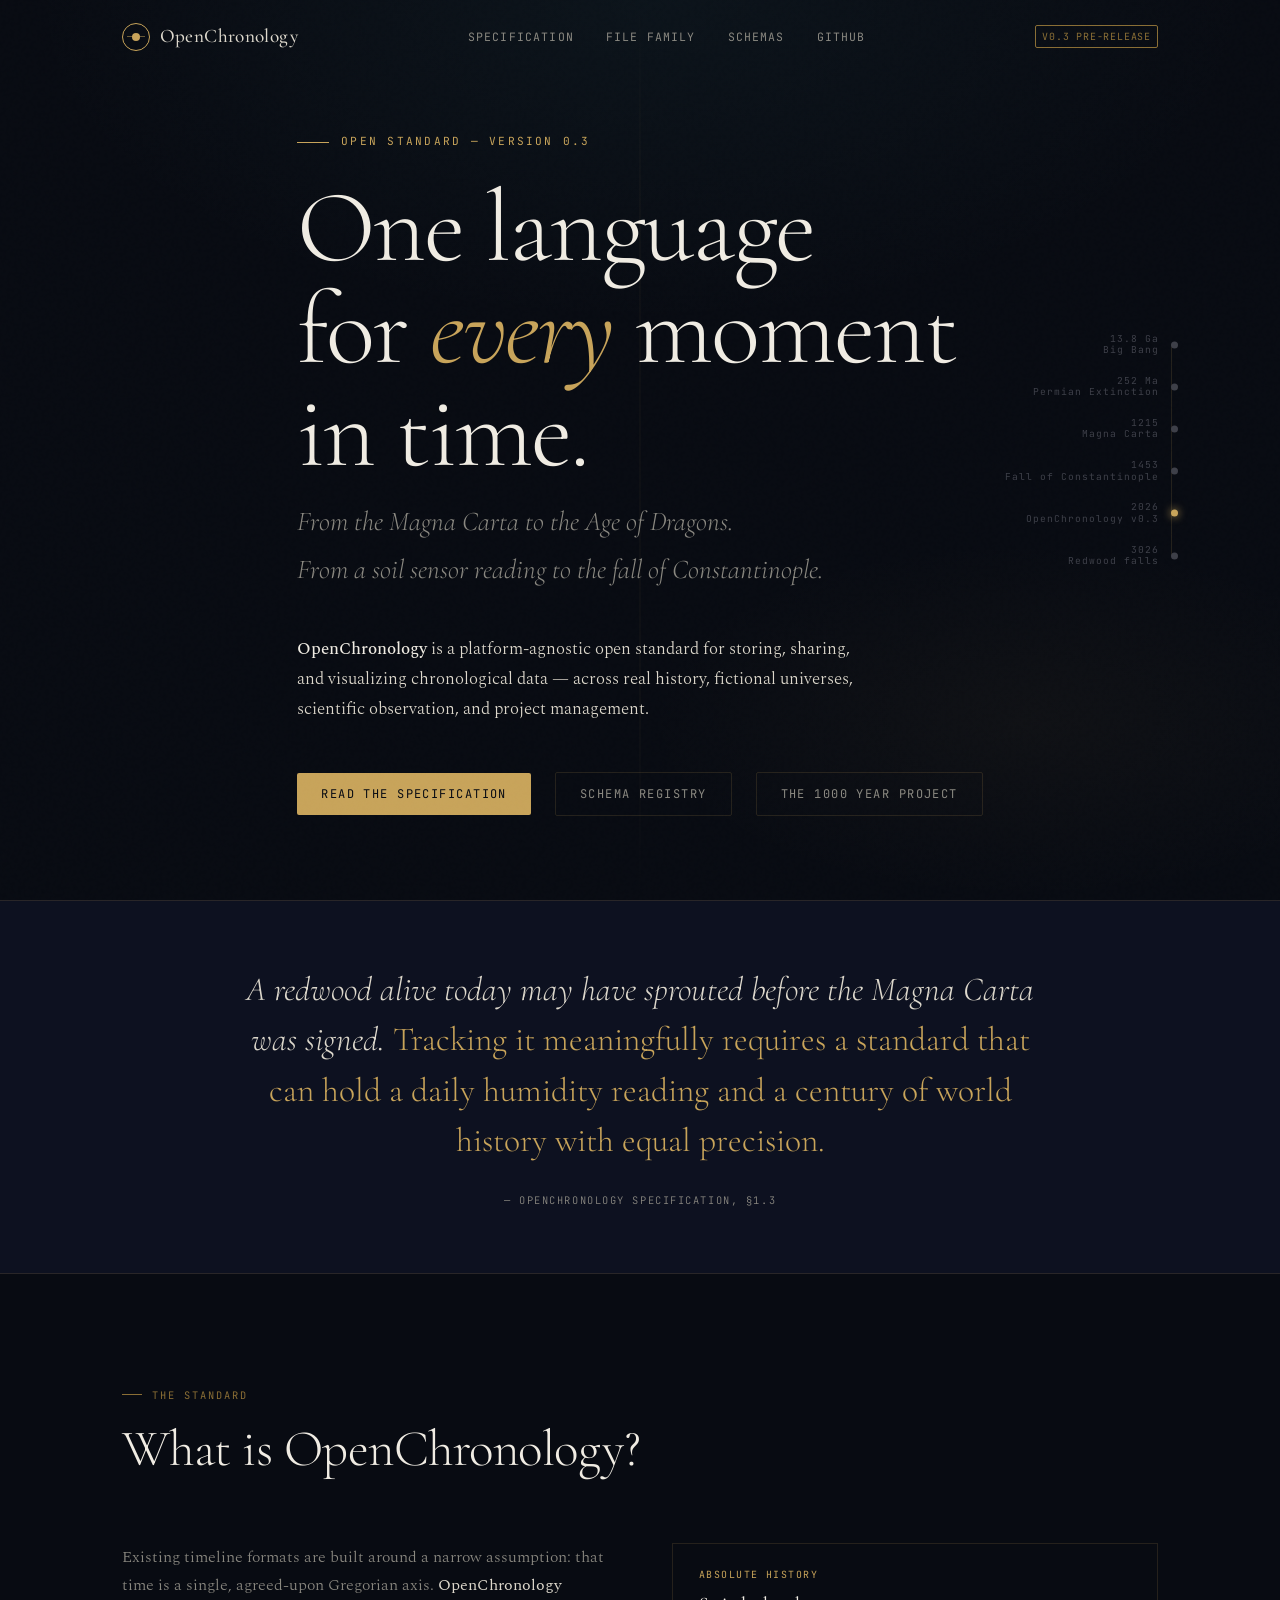
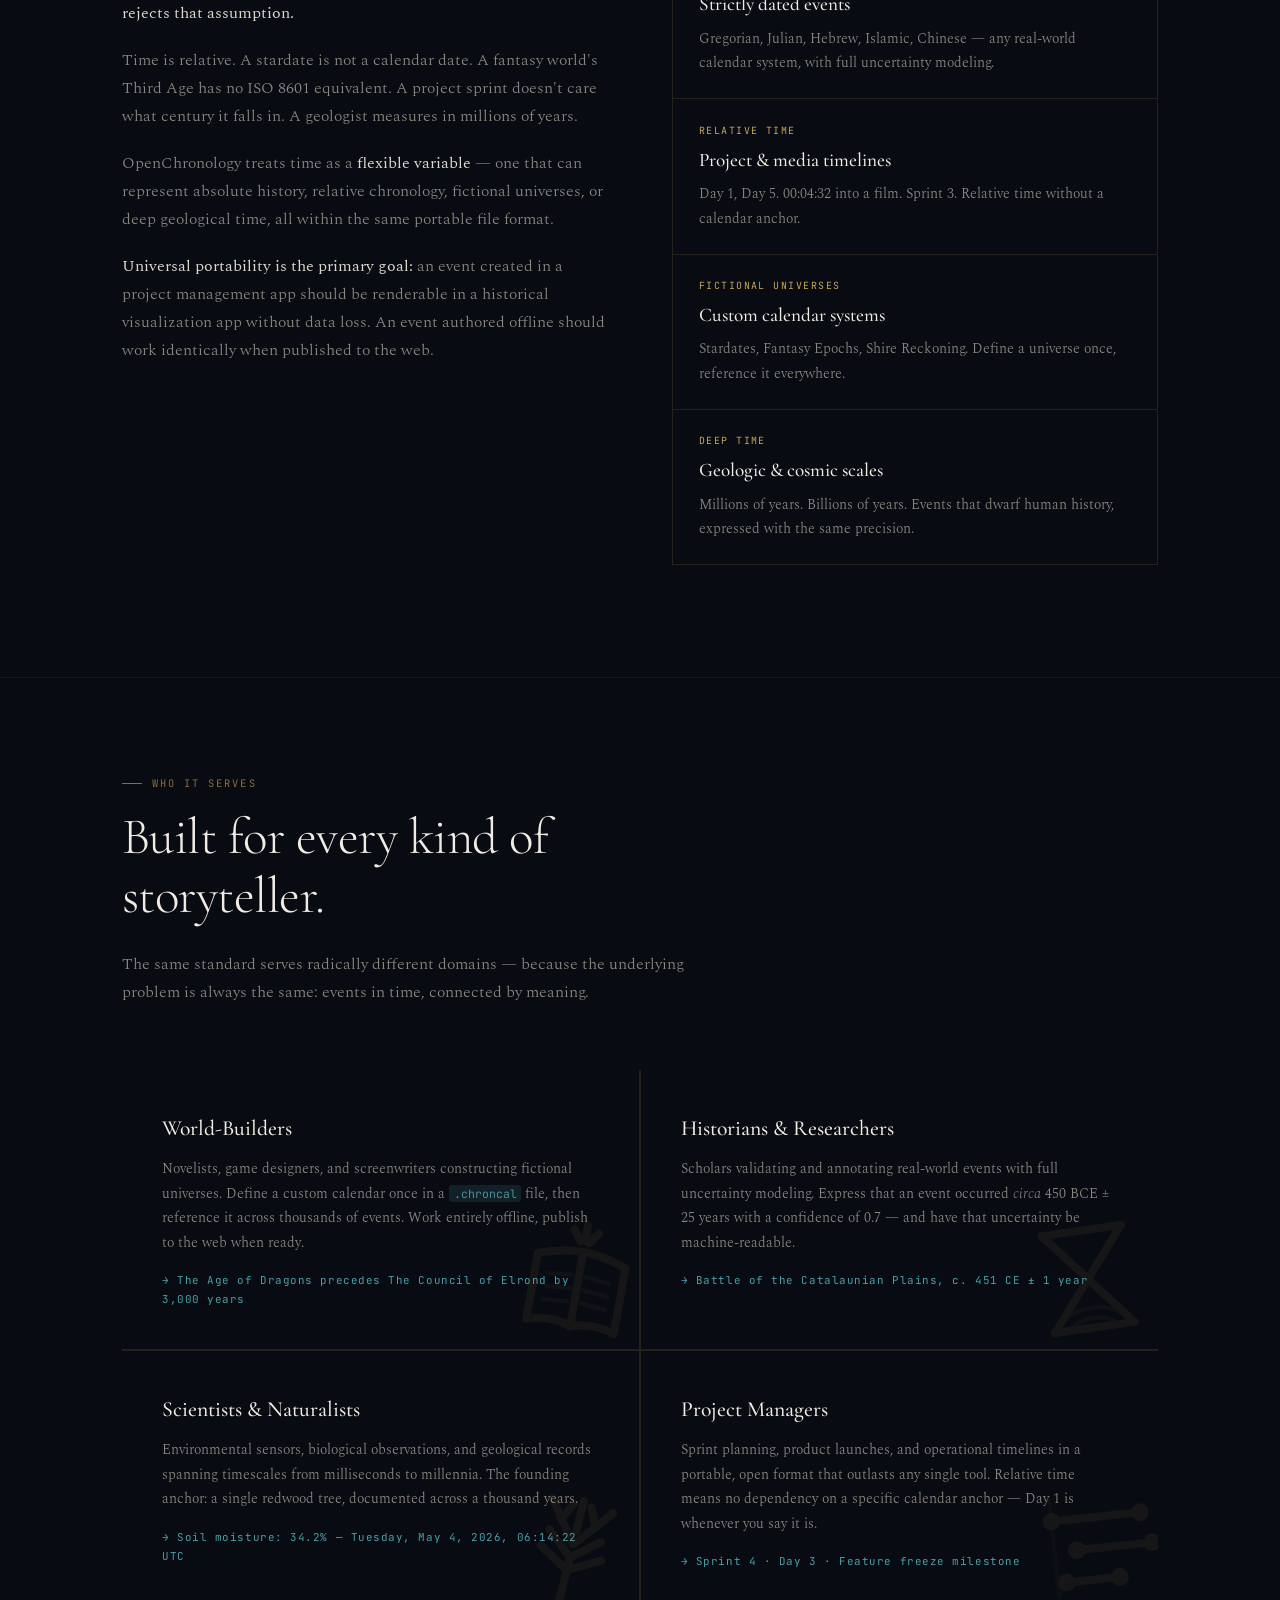
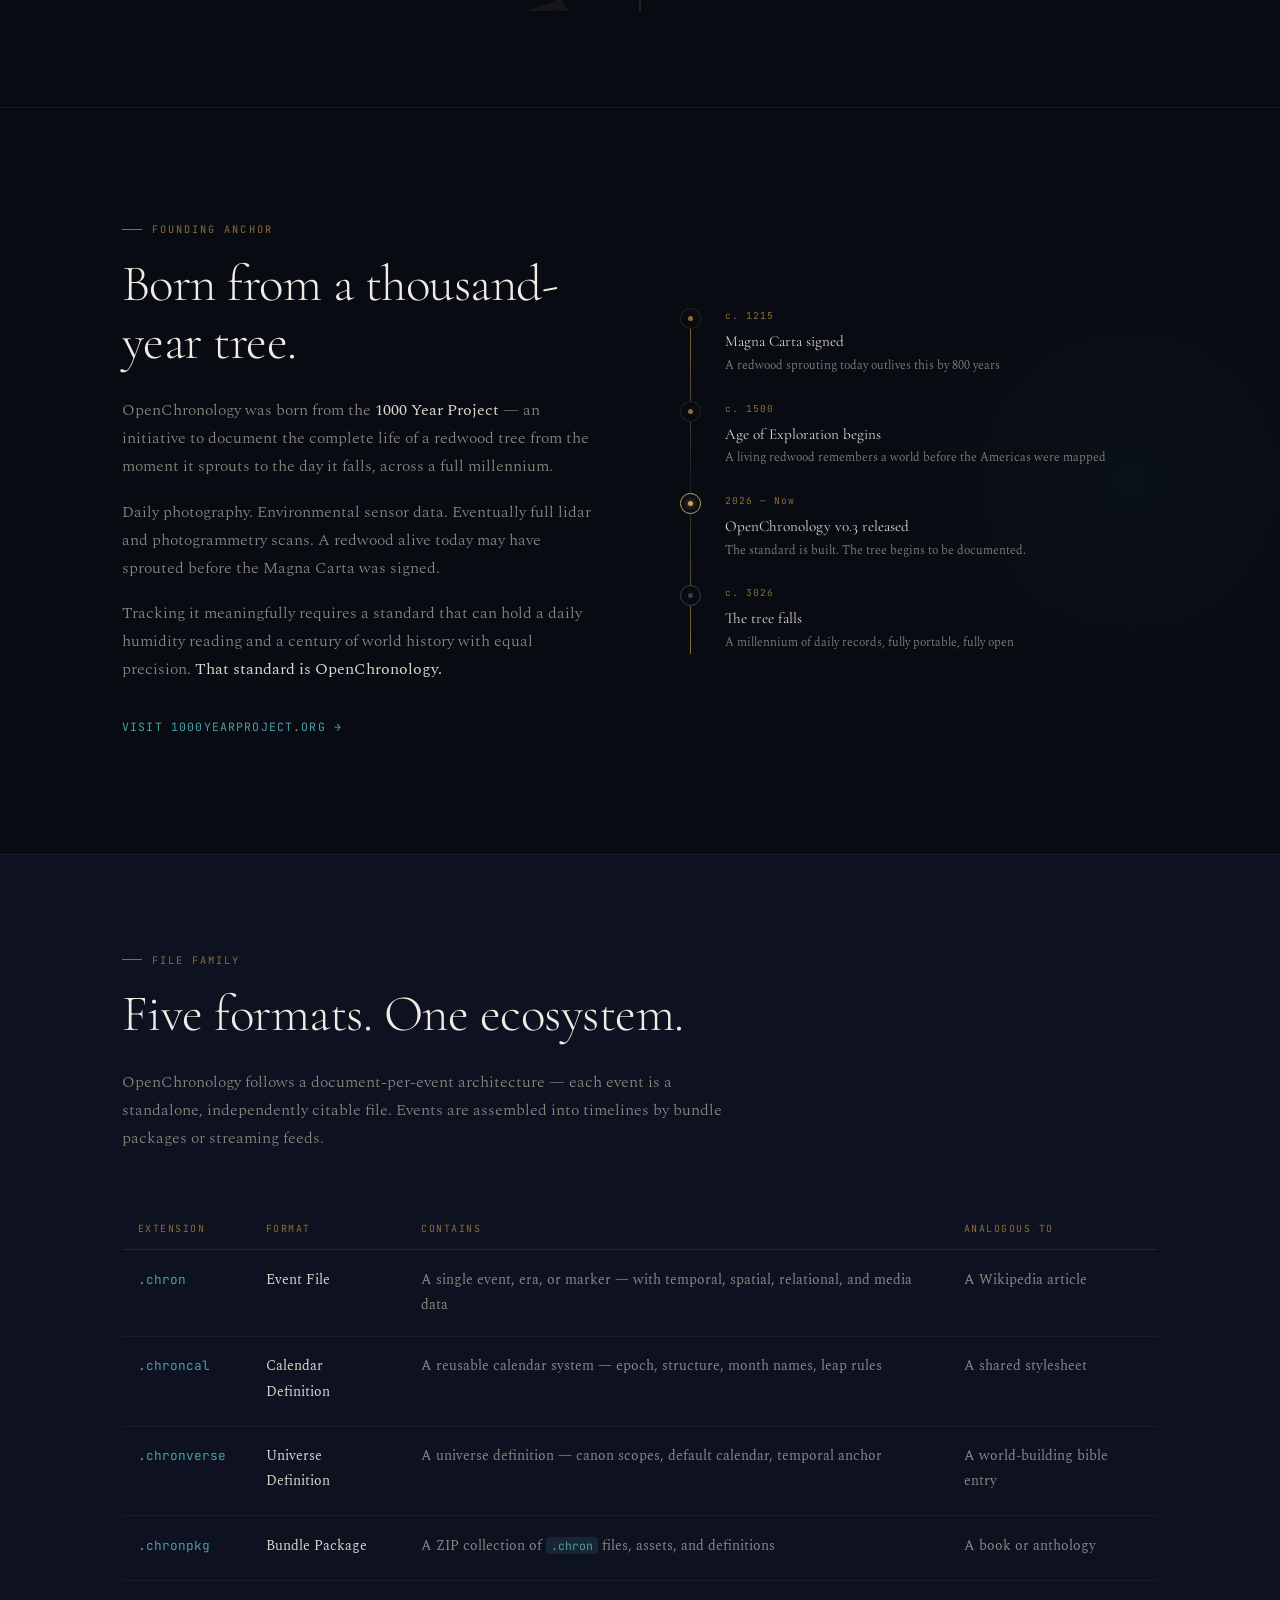
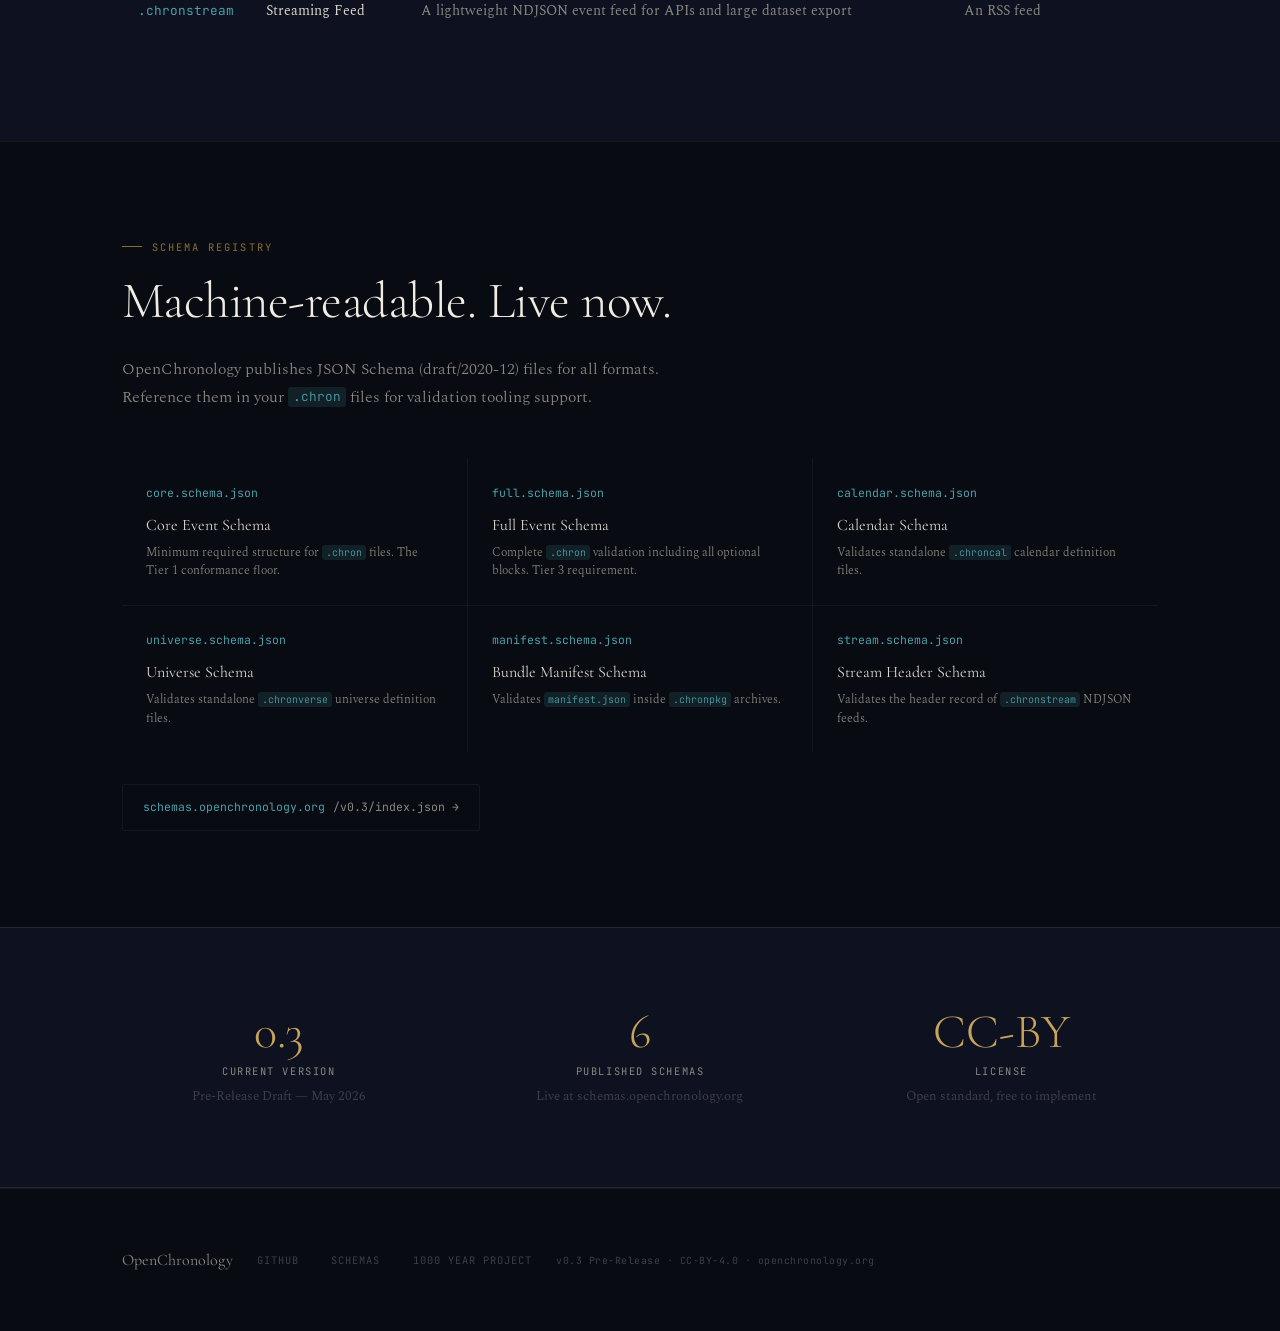
==== commit 85b31d80: "Updated Standard to v0.3." ====
--- a/web/index.html
+++ b/web/index.html
@@ -13,851 +13,7 @@
   <link href="https://fonts.googleapis.com/css2?family=Cormorant+Garamond:ital,wght@0,300;0,400;0,500;0,600;0,700;1,300;1,400;1,500&family=JetBrains+Mono:wght@300;400;500&family=Spectral:ital,wght@0,300;0,400;0,500;1,300;1,400&display=swap" rel="stylesheet">
   <link rel="stylesheet" href="css/style.css">
 
-  <style>
-    /* ── Layout ───────────────────────────────────────────────── */
-    .container {
-      max-width: 1100px;
-      margin: 0 auto;
-      padding: 0 2rem;
-    }
-
-    .container--narrow {
-      max-width: 760px;
-      margin: 0 auto;
-      padding: 0 2rem;
-    }
-
-    section { position: relative; }
-
-    /* ── Horizontal rule ──────────────────────────────────────── */
-    .rule {
-      display: flex;
-      align-items: center;
-      gap: 1rem;
-      margin: 0;
-    }
-    .rule::before, .rule::after {
-      content: '';
-      flex: 1;
-      height: 1px;
-      background: var(--border);
-    }
-    .rule span {
-      font-family: var(--ff-mono);
-      font-size: 0.65rem;
-      color: var(--gold-dim);
-      letter-spacing: 0.15em;
-      text-transform: uppercase;
-      white-space: nowrap;
-    }
-
-    /* ── Animations ───────────────────────────────────────────── */
-    @keyframes fadeUp {
-      from { opacity: 0; transform: translateY(24px); }
-      to   { opacity: 1; transform: translateY(0); }
-    }
-    @keyframes fadeIn {
-      from { opacity: 0; }
-      to   { opacity: 1; }
-    }
-    @keyframes pulseGold {
-      0%, 100% { opacity: 0.6; }
-      50%       { opacity: 1; }
-    }
-    @keyframes scanline {
-      0%   { transform: translateY(-100%); }
-      100% { transform: translateY(100vh); }
-    }
-
-    .animate-up  { animation: fadeUp 0.8s ease both; }
-    .animate-in  { animation: fadeIn 0.8s ease both; }
-    .delay-1 { animation-delay: 0.15s; }
-    .delay-2 { animation-delay: 0.3s; }
-    .delay-3 { animation-delay: 0.45s; }
-    .delay-4 { animation-delay: 0.6s; }
-    .delay-5 { animation-delay: 0.75s; }
-    .delay-6 { animation-delay: 0.9s; }
-
-    /* ══════════════════════════════════════════════════════════ */
-    /* HEADER / NAV                                              */
-    /* ══════════════════════════════════════════════════════════ */
-    header {
-      position: fixed;
-      top: 0; left: 0; right: 0;
-      z-index: 100;
-      padding: 1.25rem 0;
-      border-bottom: 1px solid transparent;
-      transition: border-color 0.3s, background 0.3s;
-    }
-    header.scrolled {
-      background: rgba(8, 11, 18, 0.92);
-      backdrop-filter: blur(12px);
-      border-color: var(--border-sub);
-    }
-    .nav {
-      display: flex;
-      align-items: center;
-      justify-content: space-between;
-    }
-    .nav-logo {
-      font-family: var(--ff-display);
-      font-size: 1.2rem;
-      font-weight: 500;
-      color: var(--text);
-      letter-spacing: 0.02em;
-      display: flex;
-      align-items: center;
-      gap: 0.6rem;
-    }
-    .nav-logo-mark {
-      width: 28px;
-      height: 28px;
-      border: 1.5px solid var(--gold);
-      border-radius: 50%;
-      display: flex;
-      align-items: center;
-      justify-content: center;
-      position: relative;
-    }
-    .nav-logo-mark::before {
-      content: '';
-      width: 8px;
-      height: 8px;
-      background: var(--gold);
-      border-radius: 50%;
-    }
-    .nav-logo-mark::after {
-      content: '';
-      position: absolute;
-      width: 18px;
-      height: 1px;
-      background: var(--gold);
-      opacity: 0.5;
-    }
-    .nav-links {
-      display: flex;
-      gap: 2rem;
-      list-style: none;
-    }
-    .nav-links a {
-      font-family: var(--ff-mono);
-      font-size: 0.72rem;
-      letter-spacing: 0.1em;
-      text-transform: uppercase;
-      color: var(--text-dim);
-      transition: color 0.2s;
-    }
-    .nav-links a:hover {
-      color: var(--gold);
-      text-decoration: none;
-    }
-    .nav-badge {
-      font-family: var(--ff-mono);
-      font-size: 0.62rem;
-      letter-spacing: 0.08em;
-      color: var(--gold-dim);
-      border: 1px solid var(--gold-dim);
-      padding: 0.2em 0.6em;
-      border-radius: 2px;
-      text-transform: uppercase;
-    }
-
-    /* ══════════════════════════════════════════════════════════ */
-    /* HERO                                                      */
-    /* ══════════════════════════════════════════════════════════ */
-    .hero {
-      min-height: 100vh;
-      display: flex;
-      flex-direction: column;
-      justify-content: center;
-      padding: 8rem 0 5rem;
-      position: relative;
-      overflow: hidden;
-    }
-
-    /* Star field background */
-    .hero-bg {
-      position: absolute;
-      inset: 0;
-      background:
-        radial-gradient(ellipse 80% 60% at 50% 0%, rgba(74,159,168,0.06) 0%, transparent 60%),
-        radial-gradient(ellipse 60% 40% at 80% 80%, rgba(200,164,90,0.04) 0%, transparent 50%);
-    }
-
-    /* Timeline axis line */
-    .hero-axis {
-      position: absolute;
-      left: 50%;
-      top: 0;
-      bottom: 0;
-      width: 1px;
-      background: linear-gradient(to bottom, transparent, var(--border) 20%, var(--border) 80%, transparent);
-      transform: translateX(-50%);
-      opacity: 0.4;
-    }
-
-    .hero-content {
-      position: relative;
-      z-index: 2;
-    }
-
-    .hero-eyebrow {
-      font-family: var(--ff-mono);
-      font-size: 0.7rem;
-      letter-spacing: 0.2em;
-      text-transform: uppercase;
-      color: var(--gold);
-      margin-bottom: 1.5rem;
-      display: flex;
-      align-items: center;
-      gap: 0.75rem;
-    }
-    .hero-eyebrow::before {
-      content: '';
-      width: 32px;
-      height: 1px;
-      background: var(--gold);
-    }
-
-    .hero-title {
-      font-size: clamp(3.5rem, 8vw, 7.5rem);
-      font-weight: 300;
-      line-height: 1.0;
-      letter-spacing: -0.02em;
-      margin-bottom: 0.15em;
-      color: #f0ece3;
-    }
-    .hero-title em {
-      font-style: italic;
-      color: var(--gold);
-    }
-
-    .hero-subtitle {
-      font-family: var(--ff-display);
-      font-size: clamp(1.2rem, 2.5vw, 1.7rem);
-      font-weight: 300;
-      font-style: italic;
-      color: var(--text-dim);
-      margin-bottom: 2.5rem;
-      max-width: 640px;
-    }
-
-    .hero-statement {
-      font-size: 1.05rem;
-      font-weight: 300;
-      color: var(--text);
-      max-width: 580px;
-      margin-bottom: 3rem;
-      line-height: 1.8;
-    }
-    .hero-statement strong {
-      font-weight: 500;
-      color: #f0ece3;
-    }
-
-    .hero-links {
-      display: flex;
-      gap: 1.5rem;
-      align-items: center;
-      flex-wrap: wrap;
-    }
-    .btn-primary {
-      font-family: var(--ff-mono);
-      font-size: 0.75rem;
-      letter-spacing: 0.12em;
-      text-transform: uppercase;
-      color: var(--bg);
-      background: var(--gold);
-      padding: 0.85em 2em;
-      border-radius: 2px;
-      transition: background 0.2s, transform 0.2s;
-      display: inline-block;
-    }
-    .btn-primary:hover {
-      background: #dbb96a;
-      text-decoration: none;
-      transform: translateY(-1px);
-    }
-    .btn-secondary {
-      font-family: var(--ff-mono);
-      font-size: 0.75rem;
-      letter-spacing: 0.12em;
-      text-transform: uppercase;
-      color: var(--text-dim);
-      border: 1px solid var(--border);
-      padding: 0.85em 2em;
-      border-radius: 2px;
-      transition: color 0.2s, border-color 0.2s;
-      display: inline-block;
-    }
-    .btn-secondary:hover {
-      color: var(--gold);
-      border-color: var(--gold-dim);
-      text-decoration: none;
-    }
-
-    /* Timeline dots decoration */
-    .hero-timeline {
-      position: absolute;
-      right: 8%;
-      top: 50%;
-      transform: translateY(-50%);
-      display: flex;
-      flex-direction: column;
-      gap: 0;
-      align-items: flex-end;
-      opacity: 0.5;
-    }
-    .tl-item {
-      display: flex;
-      align-items: center;
-      gap: 0.75rem;
-      padding: 0.6rem 0;
-      position: relative;
-    }
-    .tl-item::before {
-      content: '';
-      position: absolute;
-      right: 6px;
-      top: 0;
-      bottom: 0;
-      width: 1px;
-      background: var(--border);
-    }
-    .tl-item:first-child::before { top: 50%; }
-    .tl-item:last-child::before  { bottom: 50%; }
-    .tl-label {
-      font-family: var(--ff-mono);
-      font-size: 0.6rem;
-      letter-spacing: 0.1em;
-      color: var(--text-faint);
-      text-align: right;
-      line-height: 1.2;
-    }
-    .tl-dot {
-      width: 7px;
-      height: 7px;
-      border-radius: 50%;
-      background: var(--text-faint);
-      flex-shrink: 0;
-      position: relative;
-      z-index: 1;
-    }
-    .tl-dot.active {
-      background: var(--gold);
-      box-shadow: 0 0 8px var(--gold);
-      animation: pulseGold 2.5s ease-in-out infinite;
-    }
-
-    /* ══════════════════════════════════════════════════════════ */
-    /* INSIGHT BAND                                              */
-    /* ══════════════════════════════════════════════════════════ */
-    .insight-band {
-      border-top: 1px solid var(--border);
-      border-bottom: 1px solid var(--border);
-      padding: 4rem 0;
-      background: var(--bg-surface);
-      overflow: hidden;
-    }
-    .insight-quote {
-      font-family: var(--ff-display);
-      font-size: clamp(1.4rem, 3vw, 2.1rem);
-      font-weight: 300;
-      font-style: italic;
-      text-align: center;
-      line-height: 1.5;
-      color: var(--text);
-      max-width: 820px;
-      margin: 0 auto;
-    }
-    .insight-quote em { color: var(--gold); font-style: normal; }
-    .insight-source {
-      font-family: var(--ff-mono);
-      font-size: 0.65rem;
-      letter-spacing: 0.15em;
-      text-transform: uppercase;
-      color: var(--text-dim);
-      text-align: center;
-      margin-top: 1.5rem;
-    }
-
-    /* ══════════════════════════════════════════════════════════ */
-    /* WHAT IT IS                                               */
-    /* ══════════════════════════════════════════════════════════ */
-    .what {
-      padding: 7rem 0;
-    }
-    .section-label {
-      font-family: var(--ff-mono);
-      font-size: 0.65rem;
-      letter-spacing: 0.2em;
-      text-transform: uppercase;
-      color: var(--gold-dim);
-      margin-bottom: 1rem;
-      display: flex;
-      align-items: center;
-      gap: 0.6rem;
-    }
-    .section-label::before {
-      content: '';
-      width: 20px;
-      height: 1px;
-      background: var(--gold-dim);
-    }
-    .section-title {
-      font-size: clamp(2rem, 4vw, 3.2rem);
-      font-weight: 300;
-      margin-bottom: 1.5rem;
-      color: #f0ece3;
-    }
-    .what-grid {
-      display: grid;
-      grid-template-columns: 1fr 1fr;
-      gap: 4rem;
-      align-items: start;
-      margin-top: 4rem;
-    }
-    .what-text p {
-      margin-bottom: 1.2rem;
-      font-size: 1rem;
-      color: var(--text-dim);
-    }
-    .what-text p strong { color: var(--text); font-weight: 400; }
-
-    .what-pillars {
-      display: flex;
-      flex-direction: column;
-      gap: 0;
-      border: 1px solid var(--border);
-    }
-    .pillar {
-      padding: 1.4rem 1.6rem;
-      border-bottom: 1px solid var(--border);
-      transition: background 0.2s;
-    }
-    .pillar:last-child { border-bottom: none; }
-    .pillar:hover { background: var(--gold-glow); }
-    .pillar-label {
-      font-family: var(--ff-mono);
-      font-size: 0.62rem;
-      letter-spacing: 0.15em;
-      text-transform: uppercase;
-      color: var(--gold);
-      margin-bottom: 0.3rem;
-    }
-    .pillar-title {
-      font-family: var(--ff-display);
-      font-size: 1.2rem;
-      font-weight: 500;
-      color: #f0ece3;
-      margin-bottom: 0.3rem;
-    }
-    .pillar-desc {
-      font-size: 0.875rem;
-      color: var(--text-dim);
-      font-weight: 300;
-    }
-
-    /* ══════════════════════════════════════════════════════════ */
-    /* USE CASES                                                */
-    /* ══════════════════════════════════════════════════════════ */
-    .usecases {
-      padding: 6rem 0;
-      border-top: 1px solid var(--border-sub);
-    }
-    .usecases-intro {
-      max-width: 600px;
-      margin-bottom: 4rem;
-    }
-    .usecases-intro p {
-      font-size: 1rem;
-      color: var(--text-dim);
-      margin-top: 1rem;
-    }
-    .cases-grid {
-      display: grid;
-      grid-template-columns: repeat(2, 1fr);
-      gap: 1.5px;
-      background: var(--border);
-    }
-    .case-card {
-      background: var(--bg);
-      padding: 2.5rem;
-      position: relative;
-      overflow: hidden;
-      transition: background 0.3s;
-    }
-    .case-card:hover { background: var(--bg-card); }
-    .case-card::before {
-      content: '';
-      position: absolute;
-      top: 0; left: 0;
-      width: 2px;
-      height: 0;
-      background: var(--gold);
-      transition: height 0.4s ease;
-    }
-    .case-card:hover::before { height: 100%; }
-    .case-icon {
-      position: absolute;
-      bottom: -18px;
-      right: -18px;
-      width: 160px;
-      height: 160px;
-      color: var(--gold);
-      opacity: 0.07;
-      pointer-events: none;
-      transition: opacity 0.4s ease;
-    }
-    .case-icon svg {
-      width: 160px;
-      height: 160px;
-    }
-    .case-card:hover .case-icon { opacity: 0.13; }
-    /* Individual rotations — intentional, not random */
-    .case-card:nth-child(1) .case-icon { transform: rotate(10deg); }
-    .case-card:nth-child(2) .case-icon { transform: rotate(-8deg);  bottom: -10px; right: -10px; }
-    .case-card:nth-child(3) .case-icon { transform: rotate(14deg);  bottom: -22px; right: -12px; }
-    .case-card:nth-child(4) .case-icon { transform: rotate(-6deg);  bottom: -8px;  right: -20px; }
-    .case-title {
-      font-family: var(--ff-display);
-      font-size: 1.35rem;
-      font-weight: 500;
-      color: #f0ece3;
-      margin-bottom: 0.6rem;
-    }
-    .case-body {
-      font-size: 0.9rem;
-      color: var(--text-dim);
-      font-weight: 300;
-      line-height: 1.7;
-    }
-    .case-example {
-      margin-top: 1rem;
-      font-family: var(--ff-mono);
-      font-size: 0.68rem;
-      color: var(--teal);
-      letter-spacing: 0.05em;
-    }
-
-    /* ══════════════════════════════════════════════════════════ */
-    /* 1000 YEAR PROJECT                                        */
-    /* ══════════════════════════════════════════════════════════ */
-    .thousandyear {
-      padding: 7rem 0;
-      border-top: 1px solid var(--border-sub);
-      position: relative;
-      overflow: hidden;
-    }
-    .thousandyear-bg {
-      position: absolute;
-      right: -100px;
-      top: 50%;
-      transform: translateY(-50%);
-      width: 500px;
-      height: 500px;
-      border-radius: 50%;
-      background: radial-gradient(circle, rgba(74,159,168,0.04) 0%, transparent 70%);
-      pointer-events: none;
-    }
-    .thousandyear-inner {
-      display: grid;
-      grid-template-columns: 1fr 1fr;
-      gap: 5rem;
-      align-items: center;
-      position: relative;
-      z-index: 1;
-    }
-    .thousandyear-text .section-title { margin-bottom: 1.5rem; }
-    .thousandyear-text p {
-      font-size: 1rem;
-      color: var(--text-dim);
-      margin-bottom: 1.1rem;
-      font-weight: 300;
-    }
-    .thousandyear-text p strong { color: var(--text); font-weight: 400; }
-    .thousandyear-link {
-      display: inline-flex;
-      align-items: center;
-      gap: 0.5rem;
-      margin-top: 1rem;
-      font-family: var(--ff-mono);
-      font-size: 0.72rem;
-      letter-spacing: 0.1em;
-      text-transform: uppercase;
-      color: var(--teal);
-    }
-    .thousandyear-link::after { content: '→'; }
-
-    .thousandyear-visual {
-      display: flex;
-      flex-direction: column;
-      gap: 0;
-      position: relative;
-    }
-    .ty-timeline-line {
-      position: absolute;
-      left: 10px;
-      top: 12px;
-      bottom: 12px;
-      width: 1px;
-      background: linear-gradient(to bottom, var(--gold-dim), var(--teal-dim) 50%, var(--gold-dim));
-    }
-    .ty-event {
-      display: flex;
-      gap: 1.5rem;
-      align-items: flex-start;
-      padding: 0.75rem 0;
-      position: relative;
-    }
-    .ty-dot {
-      width: 21px;
-      height: 21px;
-      border-radius: 50%;
-      border: 1px solid var(--border);
-      background: var(--bg);
-      flex-shrink: 0;
-      display: flex;
-      align-items: center;
-      justify-content: center;
-      position: relative;
-      z-index: 1;
-    }
-    .ty-dot-inner {
-      width: 5px;
-      height: 5px;
-      border-radius: 50%;
-      background: var(--gold-dim);
-    }
-    .ty-dot.highlight { border-color: var(--gold); }
-    .ty-dot.highlight .ty-dot-inner { background: var(--gold); box-shadow: 0 0 6px var(--gold); }
-    .ty-dot.future { border-color: var(--text-faint); }
-    .ty-dot.future .ty-dot-inner { background: var(--text-faint); }
-    .ty-content {}
-    .ty-date {
-      font-family: var(--ff-mono);
-      font-size: 0.6rem;
-      letter-spacing: 0.1em;
-      color: var(--gold-dim);
-      margin-bottom: 0.2rem;
-    }
-    .ty-label {
-      font-family: var(--ff-display);
-      font-size: 0.95rem;
-      color: var(--text);
-      font-weight: 400;
-    }
-    .ty-sub {
-      font-size: 0.78rem;
-      color: var(--text-dim);
-      font-weight: 300;
-    }
-
-    /* ══════════════════════════════════════════════════════════ */
-    /* FILE FAMILY                                              */
-    /* ══════════════════════════════════════════════════════════ */
-    .formats {
-      padding: 6rem 0;
-      border-top: 1px solid var(--border-sub);
-      background: var(--bg-surface);
-    }
-    .formats-intro {
-      max-width: 600px;
-      margin-bottom: 3.5rem;
-    }
-    .formats-intro p { font-size: 1rem; color: var(--text-dim); margin-top: 1rem; }
-    .formats-table {
-      width: 100%;
-      border-collapse: collapse;
-    }
-    .formats-table thead tr {
-      border-bottom: 1px solid var(--border);
-    }
-    .formats-table th {
-      font-family: var(--ff-mono);
-      font-size: 0.62rem;
-      letter-spacing: 0.15em;
-      text-transform: uppercase;
-      color: var(--gold-dim);
-      text-align: left;
-      padding: 0.75rem 1rem;
-      font-weight: 400;
-    }
-    .formats-table td {
-      padding: 1.1rem 1rem;
-      border-bottom: 1px solid var(--border-sub);
-      font-size: 0.9rem;
-      color: var(--text-dim);
-      vertical-align: top;
-    }
-    .formats-table tr:last-child td { border-bottom: none; }
-    .formats-table tr:hover td { background: var(--gold-glow); }
-    .ext {
-      font-family: var(--ff-mono);
-      font-size: 0.8rem;
-      color: var(--teal);
-      white-space: nowrap;
-    }
-    .fmt-title { color: var(--text); font-weight: 400; margin-bottom: 0.2rem; }
-
-    /* ══════════════════════════════════════════════════════════ */
-    /* SCHEMA REGISTRY                                          */
-    /* ══════════════════════════════════════════════════════════ */
-    .registry {
-      padding: 6rem 0;
-      border-top: 1px solid var(--border-sub);
-    }
-    .registry-intro {
-      max-width: 580px;
-      margin-bottom: 3rem;
-    }
-    .registry-intro p { font-size: 1rem; color: var(--text-dim); margin-top: 1rem; }
-    .registry-grid {
-      display: grid;
-      grid-template-columns: repeat(3, 1fr);
-      gap: 1px;
-      background: var(--border-sub);
-      margin-bottom: 2rem;
-    }
-    .schema-card {
-      background: var(--bg);
-      padding: 1.5rem;
-      transition: background 0.2s;
-    }
-    .schema-card:hover { background: var(--bg-card); }
-    .schema-file {
-      font-family: var(--ff-mono);
-      font-size: 0.72rem;
-      color: var(--teal);
-      margin-bottom: 0.5rem;
-      display: block;
-    }
-    .schema-title {
-      font-family: var(--ff-display);
-      font-size: 1rem;
-      color: var(--text);
-      margin-bottom: 0.3rem;
-    }
-    .schema-desc {
-      font-size: 0.78rem;
-      color: var(--text-dim);
-      font-weight: 300;
-      line-height: 1.5;
-    }
-    .registry-url {
-      display: inline-flex;
-      align-items: center;
-      gap: 0.5rem;
-      font-family: var(--ff-mono);
-      font-size: 0.72rem;
-      color: var(--text-dim);
-      border: 1px solid var(--border-sub);
-      padding: 0.75rem 1.25rem;
-      border-radius: 2px;
-      transition: color 0.2s, border-color 0.2s;
-    }
-    .registry-url:hover {
-      color: var(--teal);
-      border-color: var(--teal);
-      text-decoration: none;
-    }
-    .registry-url span { color: var(--teal); }
-
-    /* ══════════════════════════════════════════════════════════ */
-    /* STATUS BAND                                              */
-    /* ══════════════════════════════════════════════════════════ */
-    .status-band {
-      padding: 5rem 0;
-      border-top: 1px solid var(--border);
-      border-bottom: 1px solid var(--border);
-      background: var(--bg-surface);
-    }
-    .status-inner {
-      display: grid;
-      grid-template-columns: repeat(3, 1fr);
-      gap: 3rem;
-      text-align: center;
-    }
-    .stat-item {}
-    .stat-value {
-      font-family: var(--ff-display);
-      font-size: 3rem;
-      font-weight: 300;
-      color: var(--gold);
-      line-height: 1;
-      margin-bottom: 0.4rem;
-    }
-    .stat-label {
-      font-family: var(--ff-mono);
-      font-size: 0.65rem;
-      letter-spacing: 0.15em;
-      text-transform: uppercase;
-      color: var(--text-dim);
-    }
-    .stat-sub {
-      font-size: 0.8rem;
-      color: var(--text-faint);
-      margin-top: 0.3rem;
-    }
-
-    /* ══════════════════════════════════════════════════════════ */
-    /* FOOTER                                                   */
-    /* ══════════════════════════════════════════════════════════ */
-    footer {
-      padding: 3.5rem 0;
-      border-top: 1px solid var(--border-sub);
-    }
-    .footer-inner {
-      display: flex;
-      justify-content: space-between;
-      align-items: center;
-      flex-wrap: wrap;
-      gap: 1.5rem;
-    }
-    .footer-logo {
-      font-family: var(--ff-display);
-      font-size: 1rem;
-      color: var(--text-dim);
-    }
-    .footer-links {
-      display: flex;
-      gap: 2rem;
-      list-style: none;
-    }
-    .footer-links a {
-      font-family: var(--ff-mono);
-      font-size: 0.65rem;
-      letter-spacing: 0.1em;
-      text-transform: uppercase;
-      color: var(--text-faint);
-      transition: color 0.2s;
-    }
-    .footer-links a:hover { color: var(--gold); text-decoration: none; }
-    .footer-meta {
-      font-family: var(--ff-mono);
-      font-size: 0.62rem;
-      color: var(--text-faint);
-      letter-spacing: 0.05em;
-    }
-
-    /* ══════════════════════════════════════════════════════════ */
-    /* RESPONSIVE                                               */
-    /* ══════════════════════════════════════════════════════════ */
-    @media (max-width: 900px) {
-      .what-grid { grid-template-columns: 1fr; gap: 2.5rem; }
-      .cases-grid { grid-template-columns: 1fr; }
-      .thousandyear-inner { grid-template-columns: 1fr; gap: 3rem; }
-      .registry-grid { grid-template-columns: repeat(2, 1fr); }
-      .status-inner { grid-template-columns: 1fr; gap: 2rem; }
-      .hero-timeline { display: none; }
-      .footer-inner { flex-direction: column; align-items: flex-start; }
-    }
-    @media (max-width: 600px) {
-      .registry-grid { grid-template-columns: 1fr; }
-      .nav-links { display: none; }
-      .hero-title { font-size: 3rem; }
-    }
-  </style>
+
 </head>
 <body>
 
@@ -875,7 +31,7 @@
           <li><a href="https://schemas.openchronology.org">Schemas</a></li>
           <li><a href="https://github.com/knoj/openchronology">GitHub</a></li>
         </ul>
-        <span class="nav-badge">v0.2 Pre-Release</span>
+        <span class="nav-badge">v0.3 Pre-Release</span>
       </nav>
     </div>
   </header>
@@ -886,7 +42,7 @@
     <div class="hero-axis"></div>
 
     <div class="container hero-content">
-      <div class="hero-eyebrow animate-up">Open Standard — Version 0.2</div>
+      <div class="hero-eyebrow animate-up">Open Standard — Version 0.3</div>
 
       <h1 class="hero-title animate-up delay-1">
         One language<br>for <em>every</em> moment<br>in time.
@@ -929,7 +85,7 @@
         <div class="tl-dot"></div>
       </div>
       <div class="tl-item">
-        <div class="tl-label">2026<br>OpenChronology v0.2</div>
+        <div class="tl-label">2026<br>OpenChronology v0.3</div>
         <div class="tl-dot active"></div>
       </div>
       <div class="tl-item">
@@ -1187,7 +343,7 @@
             <div class="ty-dot highlight"><div class="ty-dot-inner"></div></div>
             <div class="ty-content">
               <div class="ty-date">2026 — Now</div>
-              <div class="ty-label">OpenChronology v0.2 released</div>
+              <div class="ty-label">OpenChronology v0.3 released</div>
               <div class="ty-sub">The standard is built. The tree begins to be documented.</div>
             </div>
           </div>
@@ -1308,8 +464,8 @@
         </div>
       </div>
 
-      <a href="https://schemas.openchronology.org/v0.2/index.json" class="registry-url">
-        <span>schemas.openchronology.org</span>/v0.2/index.json →
+      <a href="https://schemas.openchronology.org/v0.3/index.json" class="registry-url">
+        <span>schemas.openchronology.org</span>/v0.3/index.json →
       </a>
     </div>
   </section>
@@ -1319,7 +475,7 @@
     <div class="container">
       <div class="status-inner">
         <div class="stat-item">
-          <div class="stat-value">0.2</div>
+          <div class="stat-value">0.3</div>
           <div class="stat-label">Current Version</div>
           <div class="stat-sub">Pre-Release Draft — May 2026</div>
         </div>
@@ -1347,7 +503,7 @@
           <li><a href="https://schemas.openchronology.org">Schemas</a></li>
           <li><a href="https://1000yearproject.org">1000 Year Project</a></li>
         </ul>
-        <div class="footer-meta">v0.2 Pre-Release · CC-BY-4.0 · openchronology.org</div>
+        <div class="footer-meta">v0.3 Pre-Release · CC-BY-4.0 · openchronology.org</div>
       </div>
     </div>
   </footer>
@@ -1360,4 +516,4 @@
     }, { passive: true });
   </script>
 </body>
-</html>
+</html>
--- a/web/css/style.css
+++ b/web/css/style.css
@@ -388,3 +388,792 @@
   .content { padding: 2rem 1.5rem 4rem; }
   footer { padding: 2rem 1.5rem; }
 }
+
+
+/* ═══════════════════════════════════════════════════════════════
+   index.html — Landing Page Styles
+   All styles specific to the openchronology.org landing page.
+   ═══════════════════════════════════════════════════════════════ */
+
+/* ── Layout ───────────────────────────────────────────────── */
+    .container {
+      max-width: 1100px;
+      margin: 0 auto;
+      padding: 0 2rem;
+    }
+
+    .container--narrow {
+      max-width: 760px;
+      margin: 0 auto;
+      padding: 0 2rem;
+    }
+
+    section { position: relative; }
+
+    /* ── Horizontal rule ──────────────────────────────────────── */
+    .rule {
+      display: flex;
+      align-items: center;
+      gap: 1rem;
+      margin: 0;
+    }
+    .rule::before, .rule::after {
+      content: '';
+      flex: 1;
+      height: 1px;
+      background: var(--border);
+    }
+    .rule span {
+      font-family: var(--ff-mono);
+      font-size: 0.65rem;
+      color: var(--gold-dim);
+      letter-spacing: 0.15em;
+      text-transform: uppercase;
+      white-space: nowrap;
+    }
+
+
+    /* ══════════════════════════════════════════════════════════ */
+    /* HEADER / NAV                                              */
+    /* ══════════════════════════════════════════════════════════ */
+    header {
+      position: fixed;
+      top: 0; left: 0; right: 0;
+      z-index: 100;
+      padding: 1.25rem 0;
+      border-bottom: 1px solid transparent;
+      transition: border-color 0.3s, background 0.3s;
+    }
+    header.scrolled {
+      background: rgba(8, 11, 18, 0.92);
+      backdrop-filter: blur(12px);
+      border-color: var(--border-sub);
+    }
+    .nav {
+      display: flex;
+      align-items: center;
+      justify-content: space-between;
+    }
+    .nav-logo {
+      font-family: var(--ff-display);
+      font-size: 1.2rem;
+      font-weight: 500;
+      color: var(--text);
+      letter-spacing: 0.02em;
+      display: flex;
+      align-items: center;
+      gap: 0.6rem;
+    }
+    .nav-links {
+      display: flex;
+      gap: 2rem;
+      list-style: none;
+    }
+    .nav-links a {
+      font-family: var(--ff-mono);
+      font-size: 0.72rem;
+      letter-spacing: 0.1em;
+      text-transform: uppercase;
+      color: var(--text-dim);
+      transition: color 0.2s;
+    }
+    .nav-links a:hover {
+      color: var(--gold);
+      text-decoration: none;
+    }
+
+    /* ══════════════════════════════════════════════════════════ */
+    /* HERO                                                      */
+    /* ══════════════════════════════════════════════════════════ */
+    .hero {
+      min-height: 100vh;
+      display: flex;
+      flex-direction: column;
+      justify-content: center;
+      padding: 8rem 0 5rem;
+      position: relative;
+      overflow: hidden;
+    }
+
+    /* Star field background */
+    .hero-bg {
+      position: absolute;
+      inset: 0;
+      background:
+        radial-gradient(ellipse 80% 60% at 50% 0%, rgba(74,159,168,0.06) 0%, transparent 60%),
+        radial-gradient(ellipse 60% 40% at 80% 80%, rgba(200,164,90,0.04) 0%, transparent 50%);
+    }
+
+    /* Timeline axis line */
+    .hero-axis {
+      position: absolute;
+      left: 50%;
+      top: 0;
+      bottom: 0;
+      width: 1px;
+      background: linear-gradient(to bottom, transparent, var(--border) 20%, var(--border) 80%, transparent);
+      transform: translateX(-50%);
+      opacity: 0.4;
+    }
+
+    .hero-content {
+      position: relative;
+      z-index: 2;
+    }
+
+    .hero-eyebrow {
+      font-family: var(--ff-mono);
+      font-size: 0.7rem;
+      letter-spacing: 0.2em;
+      text-transform: uppercase;
+      color: var(--gold);
+      margin-bottom: 1.5rem;
+      display: flex;
+      align-items: center;
+      gap: 0.75rem;
+    }
+    .hero-eyebrow::before {
+      content: '';
+      width: 32px;
+      height: 1px;
+      background: var(--gold);
+    }
+
+    .hero-title {
+      font-size: clamp(3.5rem, 8vw, 7.5rem);
+      font-weight: 300;
+      line-height: 1.0;
+      letter-spacing: -0.02em;
+      margin-bottom: 0.15em;
+      color: #f0ece3;
+    }
+    .hero-title em {
+      font-style: italic;
+      color: var(--gold);
+    }
+
+    .hero-subtitle {
+      font-family: var(--ff-display);
+      font-size: clamp(1.2rem, 2.5vw, 1.7rem);
+      font-weight: 300;
+      font-style: italic;
+      color: var(--text-dim);
+      margin-bottom: 2.5rem;
+      max-width: 640px;
+    }
+
+    .hero-statement {
+      font-size: 1.05rem;
+      font-weight: 300;
+      color: var(--text);
+      max-width: 580px;
+      margin-bottom: 3rem;
+      line-height: 1.8;
+    }
+    .hero-statement strong {
+      font-weight: 500;
+      color: #f0ece3;
+    }
+
+    .hero-links {
+      display: flex;
+      gap: 1.5rem;
+      align-items: center;
+      flex-wrap: wrap;
+    }
+    .btn-primary {
+      font-family: var(--ff-mono);
+      font-size: 0.75rem;
+      letter-spacing: 0.12em;
+      text-transform: uppercase;
+      color: var(--bg);
+      background: var(--gold);
+      padding: 0.85em 2em;
+      border-radius: 2px;
+      transition: background 0.2s, transform 0.2s;
+      display: inline-block;
+    }
+    .btn-primary:hover {
+      background: #dbb96a;
+      text-decoration: none;
+      transform: translateY(-1px);
+    }
+    .btn-secondary {
+      font-family: var(--ff-mono);
+      font-size: 0.75rem;
+      letter-spacing: 0.12em;
+      text-transform: uppercase;
+      color: var(--text-dim);
+      border: 1px solid var(--border);
+      padding: 0.85em 2em;
+      border-radius: 2px;
+      transition: color 0.2s, border-color 0.2s;
+      display: inline-block;
+    }
+    .btn-secondary:hover {
+      color: var(--gold);
+      border-color: var(--gold-dim);
+      text-decoration: none;
+    }
+
+    /* Timeline dots decoration */
+    .hero-timeline {
+      position: absolute;
+      right: 8%;
+      top: 50%;
+      transform: translateY(-50%);
+      display: flex;
+      flex-direction: column;
+      gap: 0;
+      align-items: flex-end;
+      opacity: 0.5;
+    }
+    .tl-item {
+      display: flex;
+      align-items: center;
+      gap: 0.75rem;
+      padding: 0.6rem 0;
+      position: relative;
+    }
+    .tl-item::before {
+      content: '';
+      position: absolute;
+      right: 6px;
+      top: 0;
+      bottom: 0;
+      width: 1px;
+      background: var(--border);
+    }
+    .tl-item:first-child::before { top: 50%; }
+    .tl-item:last-child::before  { bottom: 50%; }
+    .tl-label {
+      font-family: var(--ff-mono);
+      font-size: 0.6rem;
+      letter-spacing: 0.1em;
+      color: var(--text-faint);
+      text-align: right;
+      line-height: 1.2;
+    }
+    .tl-dot {
+      width: 7px;
+      height: 7px;
+      border-radius: 50%;
+      background: var(--text-faint);
+      flex-shrink: 0;
+      position: relative;
+      z-index: 1;
+    }
+    .tl-dot.active {
+      background: var(--gold);
+      box-shadow: 0 0 8px var(--gold);
+      animation: pulseGold 2.5s ease-in-out infinite;
+    }
+
+    /* ══════════════════════════════════════════════════════════ */
+    /* INSIGHT BAND                                              */
+    /* ══════════════════════════════════════════════════════════ */
+    .insight-band {
+      border-top: 1px solid var(--border);
+      border-bottom: 1px solid var(--border);
+      padding: 4rem 0;
+      background: var(--bg-surface);
+      overflow: hidden;
+    }
+    .insight-quote {
+      font-family: var(--ff-display);
+      font-size: clamp(1.4rem, 3vw, 2.1rem);
+      font-weight: 300;
+      font-style: italic;
+      text-align: center;
+      line-height: 1.5;
+      color: var(--text);
+      max-width: 820px;
+      margin: 0 auto;
+    }
+    .insight-quote em { color: var(--gold); font-style: normal; }
+    .insight-source {
+      font-family: var(--ff-mono);
+      font-size: 0.65rem;
+      letter-spacing: 0.15em;
+      text-transform: uppercase;
+      color: var(--text-dim);
+      text-align: center;
+      margin-top: 1.5rem;
+    }
+
+    /* ══════════════════════════════════════════════════════════ */
+    /* WHAT IT IS                                               */
+    /* ══════════════════════════════════════════════════════════ */
+    .what {
+      padding: 7rem 0;
+    }
+    .section-label {
+      font-family: var(--ff-mono);
+      font-size: 0.65rem;
+      letter-spacing: 0.2em;
+      text-transform: uppercase;
+      color: var(--gold-dim);
+      margin-bottom: 1rem;
+      display: flex;
+      align-items: center;
+      gap: 0.6rem;
+    }
+    .section-label::before {
+      content: '';
+      width: 20px;
+      height: 1px;
+      background: var(--gold-dim);
+    }
+    .section-title {
+      font-size: clamp(2rem, 4vw, 3.2rem);
+      font-weight: 300;
+      margin-bottom: 1.5rem;
+      color: #f0ece3;
+    }
+    .what-grid {
+      display: grid;
+      grid-template-columns: 1fr 1fr;
+      gap: 4rem;
+      align-items: start;
+      margin-top: 4rem;
+    }
+    .what-text p {
+      margin-bottom: 1.2rem;
+      font-size: 1rem;
+      color: var(--text-dim);
+    }
+    .what-text p strong { color: var(--text); font-weight: 400; }
+
+    .what-pillars {
+      display: flex;
+      flex-direction: column;
+      gap: 0;
+      border: 1px solid var(--border);
+    }
+    .pillar {
+      padding: 1.4rem 1.6rem;
+      border-bottom: 1px solid var(--border);
+      transition: background 0.2s;
+    }
+    .pillar:last-child { border-bottom: none; }
+    .pillar:hover { background: var(--gold-glow); }
+    .pillar-label {
+      font-family: var(--ff-mono);
+      font-size: 0.62rem;
+      letter-spacing: 0.15em;
+      text-transform: uppercase;
+      color: var(--gold);
+      margin-bottom: 0.3rem;
+    }
+    .pillar-title {
+      font-family: var(--ff-display);
+      font-size: 1.2rem;
+      font-weight: 500;
+      color: #f0ece3;
+      margin-bottom: 0.3rem;
+    }
+    .pillar-desc {
+      font-size: 0.875rem;
+      color: var(--text-dim);
+      font-weight: 300;
+    }
+
+    /* ══════════════════════════════════════════════════════════ */
+    /* USE CASES                                                */
+    /* ══════════════════════════════════════════════════════════ */
+    .usecases {
+      padding: 6rem 0;
+      border-top: 1px solid var(--border-sub);
+    }
+    .usecases-intro {
+      max-width: 600px;
+      margin-bottom: 4rem;
+    }
+    .usecases-intro p {
+      font-size: 1rem;
+      color: var(--text-dim);
+      margin-top: 1rem;
+    }
+    .cases-grid {
+      display: grid;
+      grid-template-columns: repeat(2, 1fr);
+      gap: 1.5px;
+      background: var(--border);
+    }
+    .case-card {
+      background: var(--bg);
+      padding: 2.5rem;
+      position: relative;
+      overflow: hidden;
+      transition: background 0.3s;
+    }
+    .case-card:hover { background: var(--bg-card); }
+    .case-card::before {
+      content: '';
+      position: absolute;
+      top: 0; left: 0;
+      width: 2px;
+      height: 0;
+      background: var(--gold);
+      transition: height 0.4s ease;
+    }
+    .case-card:hover::before { height: 100%; }
+    .case-icon {
+      position: absolute;
+      bottom: -18px;
+      right: -18px;
+      width: 160px;
+      height: 160px;
+      color: var(--gold);
+      opacity: 0.07;
+      pointer-events: none;
+      transition: opacity 0.4s ease;
+    }
+    .case-icon svg {
+      width: 160px;
+      height: 160px;
+    }
+    .case-card:hover .case-icon { opacity: 0.13; }
+    /* Individual rotations — intentional, not random */
+    .case-card:nth-child(1) .case-icon { transform: rotate(10deg); }
+    .case-card:nth-child(2) .case-icon { transform: rotate(-8deg);  bottom: -10px; right: -10px; }
+    .case-card:nth-child(3) .case-icon { transform: rotate(14deg);  bottom: -22px; right: -12px; }
+    .case-card:nth-child(4) .case-icon { transform: rotate(-6deg);  bottom: -8px;  right: -20px; }
+    .case-title {
+      font-family: var(--ff-display);
+      font-size: 1.35rem;
+      font-weight: 500;
+      color: #f0ece3;
+      margin-bottom: 0.6rem;
+    }
+    .case-body {
+      font-size: 0.9rem;
+      color: var(--text-dim);
+      font-weight: 300;
+      line-height: 1.7;
+    }
+    .case-example {
+      margin-top: 1rem;
+      font-family: var(--ff-mono);
+      font-size: 0.68rem;
+      color: var(--teal);
+      letter-spacing: 0.05em;
+    }
+
+    /* ══════════════════════════════════════════════════════════ */
+    /* 1000 YEAR PROJECT                                        */
+    /* ══════════════════════════════════════════════════════════ */
+    .thousandyear {
+      padding: 7rem 0;
+      border-top: 1px solid var(--border-sub);
+      position: relative;
+      overflow: hidden;
+    }
+    .thousandyear-bg {
+      position: absolute;
+      right: -100px;
+      top: 50%;
+      transform: translateY(-50%);
+      width: 500px;
+      height: 500px;
+      border-radius: 50%;
+      background: radial-gradient(circle, rgba(74,159,168,0.04) 0%, transparent 70%);
+      pointer-events: none;
+    }
+    .thousandyear-inner {
+      display: grid;
+      grid-template-columns: 1fr 1fr;
+      gap: 5rem;
+      align-items: center;
+      position: relative;
+      z-index: 1;
+    }
+    .thousandyear-text .section-title { margin-bottom: 1.5rem; }
+    .thousandyear-text p {
+      font-size: 1rem;
+      color: var(--text-dim);
+      margin-bottom: 1.1rem;
+      font-weight: 300;
+    }
+    .thousandyear-text p strong { color: var(--text); font-weight: 400; }
+    .thousandyear-link {
+      display: inline-flex;
+      align-items: center;
+      gap: 0.5rem;
+      margin-top: 1rem;
+      font-family: var(--ff-mono);
+      font-size: 0.72rem;
+      letter-spacing: 0.1em;
+      text-transform: uppercase;
+      color: var(--teal);
+    }
+    .thousandyear-link::after { content: '→'; }
+
+    .thousandyear-visual {
+      display: flex;
+      flex-direction: column;
+      gap: 0;
+      position: relative;
+    }
+    .ty-timeline-line {
+      position: absolute;
+      left: 10px;
+      top: 12px;
+      bottom: 12px;
+      width: 1px;
+      background: linear-gradient(to bottom, var(--gold-dim), var(--teal-dim) 50%, var(--gold-dim));
+    }
+    .ty-event {
+      display: flex;
+      gap: 1.5rem;
+      align-items: flex-start;
+      padding: 0.75rem 0;
+      position: relative;
+    }
+    .ty-dot {
+      width: 21px;
+      height: 21px;
+      border-radius: 50%;
+      border: 1px solid var(--border);
+      background: var(--bg);
+      flex-shrink: 0;
+      display: flex;
+      align-items: center;
+      justify-content: center;
+      position: relative;
+      z-index: 1;
+    }
+    .ty-dot-inner {
+      width: 5px;
+      height: 5px;
+      border-radius: 50%;
+      background: var(--gold-dim);
+    }
+    .ty-dot.highlight { border-color: var(--gold); }
+    .ty-dot.highlight .ty-dot-inner { background: var(--gold); box-shadow: 0 0 6px var(--gold); }
+    .ty-dot.future { border-color: var(--text-faint); }
+    .ty-dot.future .ty-dot-inner { background: var(--text-faint); }
+    .ty-content {}
+    .ty-date {
+      font-family: var(--ff-mono);
+      font-size: 0.6rem;
+      letter-spacing: 0.1em;
+      color: var(--gold-dim);
+      margin-bottom: 0.2rem;
+    }
+    .ty-label {
+      font-family: var(--ff-display);
+      font-size: 0.95rem;
+      color: var(--text);
+      font-weight: 400;
+    }
+    .ty-sub {
+      font-size: 0.78rem;
+      color: var(--text-dim);
+      font-weight: 300;
+    }
+
+    /* ══════════════════════════════════════════════════════════ */
+    /* FILE FAMILY                                              */
+    /* ══════════════════════════════════════════════════════════ */
+    .formats {
+      padding: 6rem 0;
+      border-top: 1px solid var(--border-sub);
+      background: var(--bg-surface);
+    }
+    .formats-intro {
+      max-width: 600px;
+      margin-bottom: 3.5rem;
+    }
+    .formats-intro p { font-size: 1rem; color: var(--text-dim); margin-top: 1rem; }
+    .formats-table {
+      width: 100%;
+      border-collapse: collapse;
+    }
+    .formats-table thead tr {
+      border-bottom: 1px solid var(--border);
+    }
+    .formats-table th {
+      font-family: var(--ff-mono);
+      font-size: 0.62rem;
+      letter-spacing: 0.15em;
+      text-transform: uppercase;
+      color: var(--gold-dim);
+      text-align: left;
+      padding: 0.75rem 1rem;
+      font-weight: 400;
+    }
+    .formats-table td {
+      padding: 1.1rem 1rem;
+      border-bottom: 1px solid var(--border-sub);
+      font-size: 0.9rem;
+      color: var(--text-dim);
+      vertical-align: top;
+    }
+    .formats-table tr:last-child td { border-bottom: none; }
+    .formats-table tr:hover td { background: var(--gold-glow); }
+    .ext {
+      font-family: var(--ff-mono);
+      font-size: 0.8rem;
+      color: var(--teal);
+      white-space: nowrap;
+    }
+    .fmt-title { color: var(--text); font-weight: 400; margin-bottom: 0.2rem; }
+
+    /* ══════════════════════════════════════════════════════════ */
+    /* SCHEMA REGISTRY                                          */
+    /* ══════════════════════════════════════════════════════════ */
+    .registry {
+      padding: 6rem 0;
+      border-top: 1px solid var(--border-sub);
+    }
+    .registry-intro {
+      max-width: 580px;
+      margin-bottom: 3rem;
+    }
+    .registry-intro p { font-size: 1rem; color: var(--text-dim); margin-top: 1rem; }
+    .registry-grid {
+      display: grid;
+      grid-template-columns: repeat(3, 1fr);
+      gap: 1px;
+      background: var(--border-sub);
+      margin-bottom: 2rem;
+    }
+    .schema-card {
+      background: var(--bg);
+      padding: 1.5rem;
+      transition: background 0.2s;
+    }
+    .schema-card:hover { background: var(--bg-card); }
+    .schema-file {
+      font-family: var(--ff-mono);
+      font-size: 0.72rem;
+      color: var(--teal);
+      margin-bottom: 0.5rem;
+      display: block;
+    }
+    .schema-title {
+      font-family: var(--ff-display);
+      font-size: 1rem;
+      color: var(--text);
+      margin-bottom: 0.3rem;
+    }
+    .schema-desc {
+      font-size: 0.78rem;
+      color: var(--text-dim);
+      font-weight: 300;
+      line-height: 1.5;
+    }
+    .registry-url {
+      display: inline-flex;
+      align-items: center;
+      gap: 0.5rem;
+      font-family: var(--ff-mono);
+      font-size: 0.72rem;
+      color: var(--text-dim);
+      border: 1px solid var(--border-sub);
+      padding: 0.75rem 1.25rem;
+      border-radius: 2px;
+      transition: color 0.2s, border-color 0.2s;
+    }
+    .registry-url:hover {
+      color: var(--teal);
+      border-color: var(--teal);
+      text-decoration: none;
+    }
+    .registry-url span { color: var(--teal); }
+
+    /* ══════════════════════════════════════════════════════════ */
+    /* STATUS BAND                                              */
+    /* ══════════════════════════════════════════════════════════ */
+    .status-band {
+      padding: 5rem 0;
+      border-top: 1px solid var(--border);
+      border-bottom: 1px solid var(--border);
+      background: var(--bg-surface);
+    }
+    .status-inner {
+      display: grid;
+      grid-template-columns: repeat(3, 1fr);
+      gap: 3rem;
+      text-align: center;
+    }
+    .stat-item {}
+    .stat-value {
+      font-family: var(--ff-display);
+      font-size: 3rem;
+      font-weight: 300;
+      color: var(--gold);
+      line-height: 1;
+      margin-bottom: 0.4rem;
+    }
+    .stat-label {
+      font-family: var(--ff-mono);
+      font-size: 0.65rem;
+      letter-spacing: 0.15em;
+      text-transform: uppercase;
+      color: var(--text-dim);
+    }
+    .stat-sub {
+      font-size: 0.8rem;
+      color: var(--text-faint);
+      margin-top: 0.3rem;
+    }
+
+    /* ══════════════════════════════════════════════════════════ */
+    /* FOOTER                                                   */
+    /* ══════════════════════════════════════════════════════════ */
+    footer {
+      padding: 3.5rem 0;
+      border-top: 1px solid var(--border-sub);
+    }
+    .footer-inner {
+      display: flex;
+      justify-content: space-between;
+      align-items: center;
+      flex-wrap: wrap;
+      gap: 1.5rem;
+    }
+    .footer-logo {
+      font-family: var(--ff-display);
+      font-size: 1rem;
+      color: var(--text-dim);
+    }
+    .footer-links {
+      display: flex;
+      gap: 2rem;
+      list-style: none;
+    }
+    .footer-links a {
+      font-family: var(--ff-mono);
+      font-size: 0.65rem;
+      letter-spacing: 0.1em;
+      text-transform: uppercase;
+      color: var(--text-faint);
+      transition: color 0.2s;
+    }
+    .footer-links a:hover { color: var(--gold); text-decoration: none; }
+    .footer-meta {
+      font-family: var(--ff-mono);
+      font-size: 0.62rem;
+      color: var(--text-faint);
+      letter-spacing: 0.05em;
+    }
+
+    /* ══════════════════════════════════════════════════════════ */
+    /* RESPONSIVE                                               */
+    /* ══════════════════════════════════════════════════════════ */
+    @media (max-width: 900px) {
+      .what-grid { grid-template-columns: 1fr; gap: 2.5rem; }
+      .cases-grid { grid-template-columns: 1fr; }
+      .thousandyear-inner { grid-template-columns: 1fr; gap: 3rem; }
+      .registry-grid { grid-template-columns: repeat(2, 1fr); }
+      .status-inner { grid-template-columns: 1fr; gap: 2rem; }
+      .hero-timeline { display: none; }
+      .footer-inner { flex-direction: column; align-items: flex-start; }
+    }
+    @media (max-width: 600px) {
+      .registry-grid { grid-template-columns: 1fr; }
+      .nav-links { display: none; }
+      .hero-title { font-size: 3rem; }
+    }
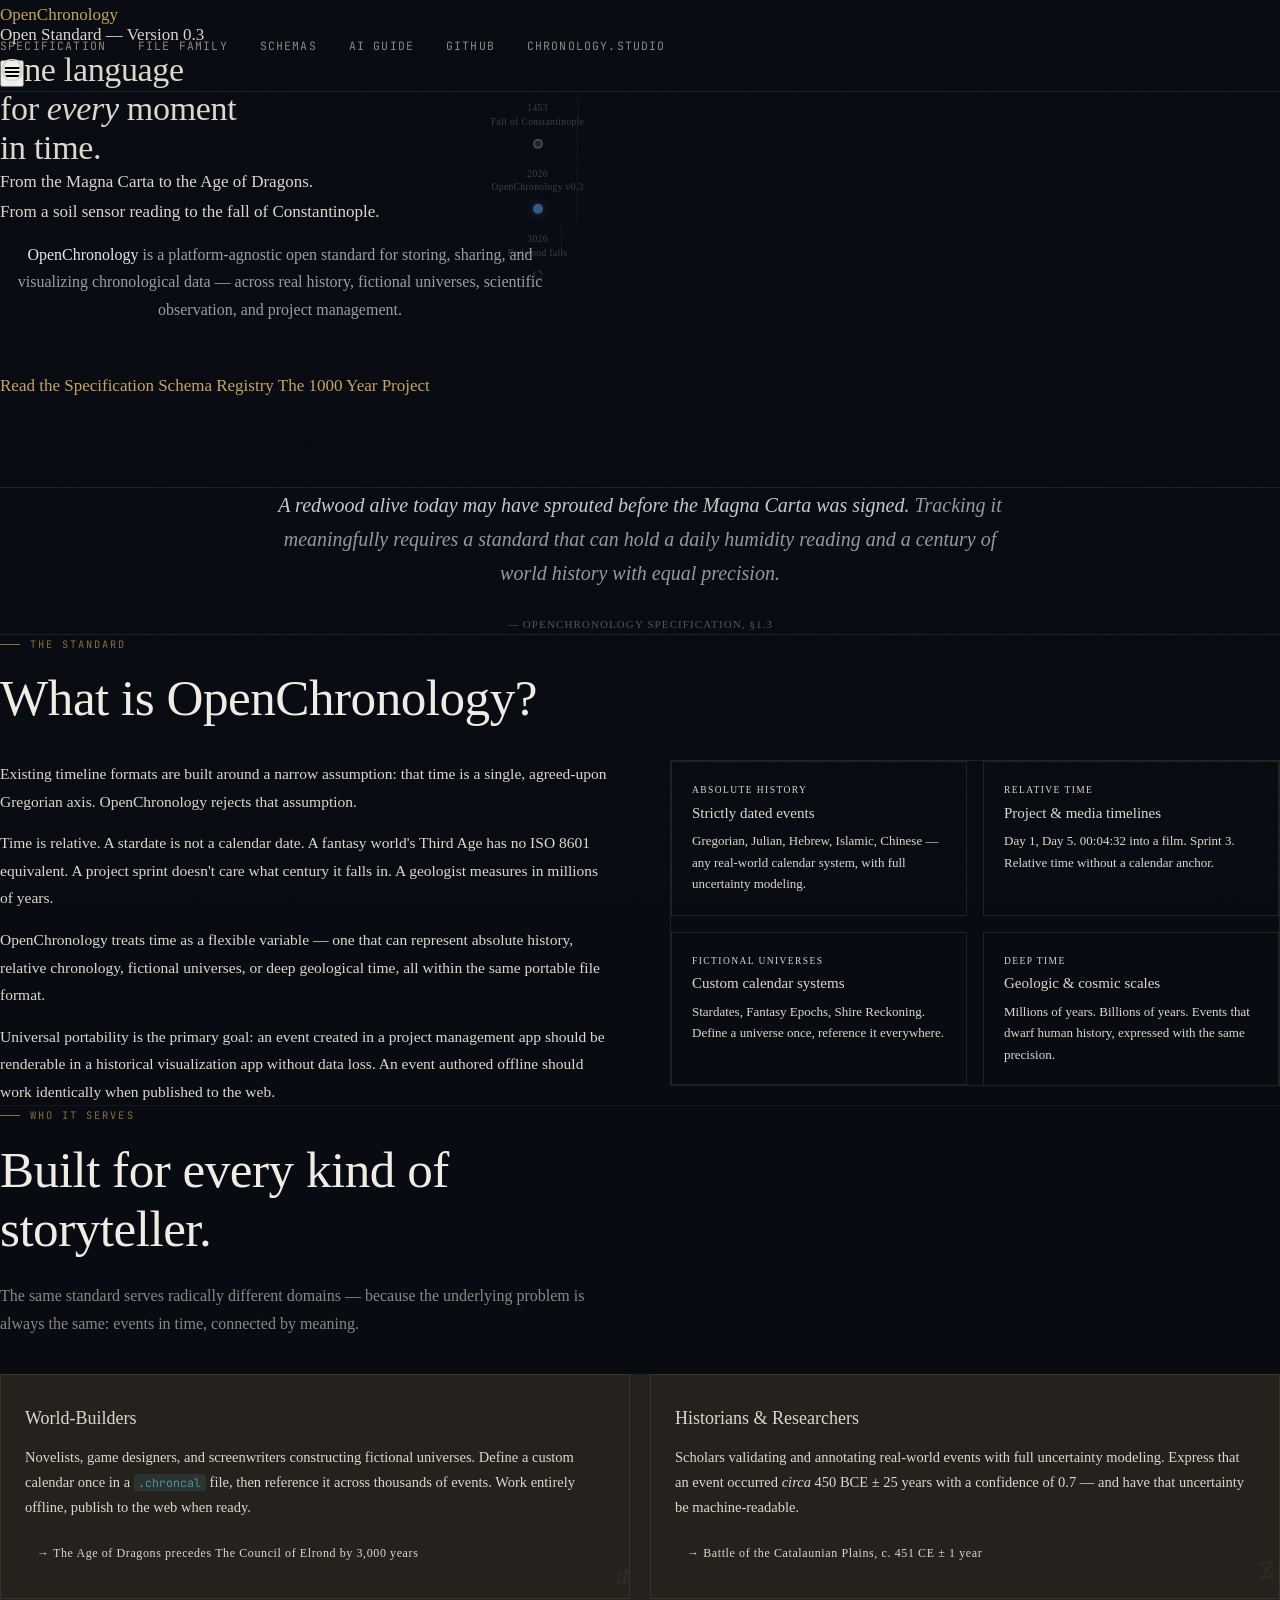
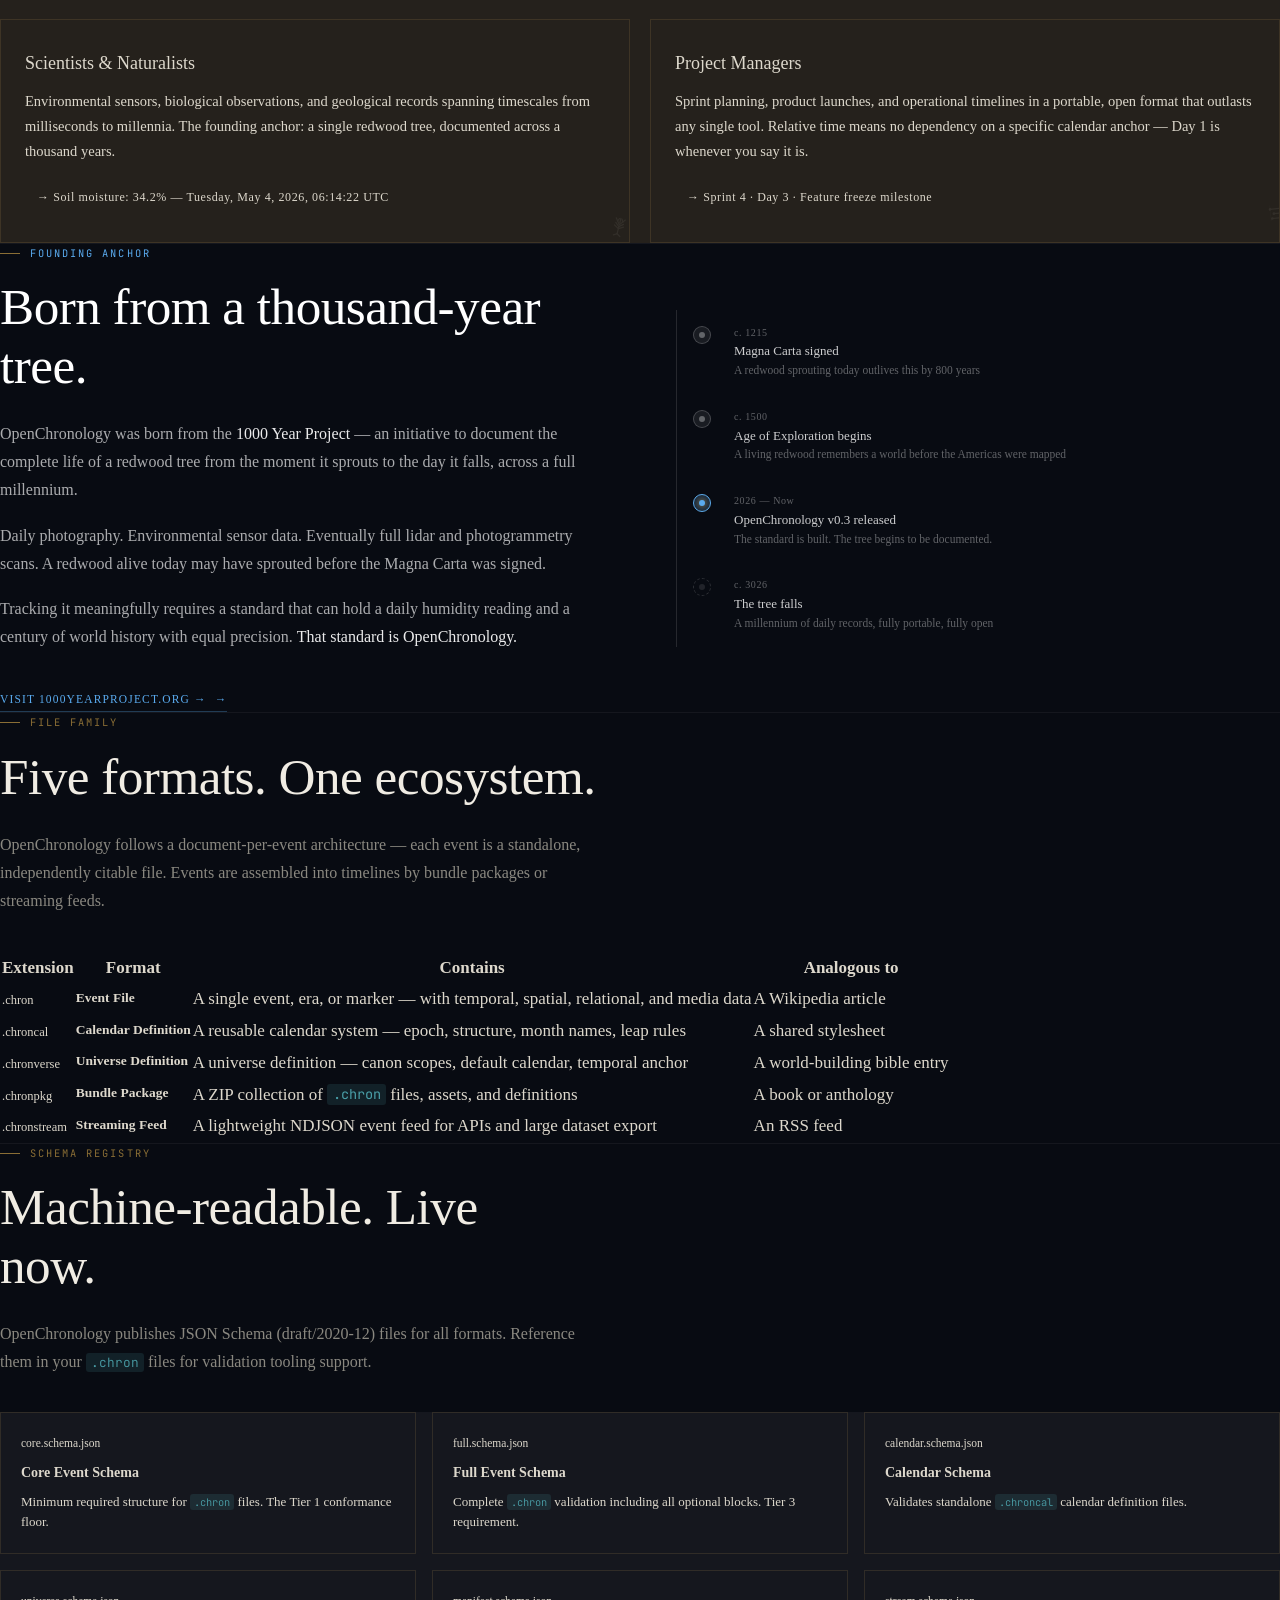
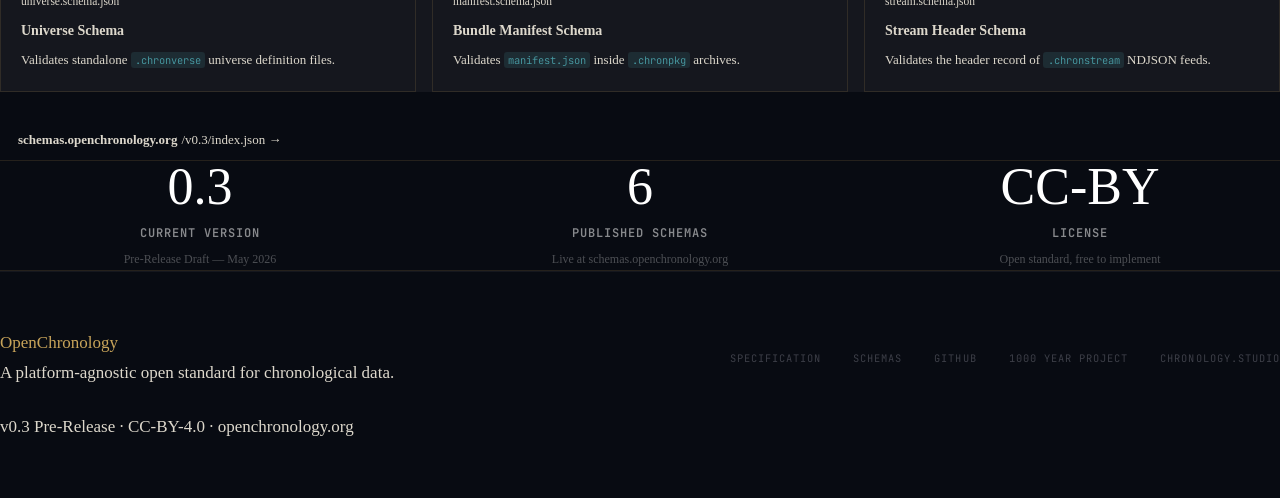
==== commit 642bc47f: "Addition of AI Guide and style change for entire site." ====
--- a/web/index.html
+++ b/web/index.html
@@ -10,64 +10,381 @@
   <meta property="og:url" content="https://openchronology.org">
   <link rel="preconnect" href="https://fonts.googleapis.com">
   <link rel="preconnect" href="https://fonts.gstatic.com" crossorigin>
-  <link href="https://fonts.googleapis.com/css2?family=Cormorant+Garamond:ital,wght@0,300;0,400;0,500;0,600;0,700;1,300;1,400;1,500&family=JetBrains+Mono:wght@300;400;500&family=Spectral:ital,wght@0,300;0,400;0,500;1,300;1,400&display=swap" rel="stylesheet">
+  <link href="https://fonts.googleapis.com/css2?family=Source+Serif+4:ital,opsz,wght@0,8..60,300;0,8..60,400;0,8..60,600;1,8..60,300;1,8..60,400&family=DM+Sans:wght@400;500;600&family=JetBrains+Mono:wght@400;500&display=swap" rel="stylesheet">
   <link rel="stylesheet" href="css/style.css">
-
-
+  <style>
+
+    /* ─── Shared section container ─────────── */
+    .container {
+      max-width: var(--wrap-wide);
+      margin: 0 auto;
+      padding: 0 var(--space-lg);
+    }
+
+    /* ─── Hero extras ──────────────────────── */
+    .hero-statement {
+      font-size: 16px;
+      color: rgba(255,255,255,0.60);
+      max-width: 560px;
+      line-height: 1.72;
+      margin-top: 14px;
+      text-align: center;
+    }
+    .hero-statement strong { color: rgba(255,255,255,0.90); }
+
+    /* ─── Timeline decoration ──────────────── */
+    .hero-timeline-wrap {
+      background: var(--navy-mid);
+      border-top: 1px solid rgba(255,255,255,0.07);
+      overflow-x: auto;
+    }
+    .hero-timeline {
+      max-width: var(--wrap-wide);
+      margin: 0 auto;
+      padding: 22px var(--space-lg);
+      display: flex;
+      align-items: center;
+      position: relative;
+    }
+    .hero-timeline::before {
+      content: '';
+      position: absolute;
+      left: var(--space-lg); right: var(--space-lg);
+      top: calc(50% + 4px);
+      height: 1px;
+      background: rgba(255,255,255,0.12);
+      pointer-events: none;
+    }
+    .tl-item {
+      flex: 1;
+      display: flex;
+      flex-direction: column;
+      align-items: center;
+      gap: 9px;
+      position: relative;
+      z-index: 1;
+    }
+    .tl-label {
+      font-family: var(--font-mono);
+      font-size: 9.5px; letter-spacing: 0.04em;
+      color: rgba(255,255,255,0.42);
+      line-height: 1.45; text-align: center;
+    }
+    .tl-dot {
+      width: 10px; height: 10px;
+      border-radius: 50%;
+      background: rgba(255,255,255,0.18);
+      border: 2px solid rgba(255,255,255,0.38);
+    }
+    .tl-dot.active {
+      background: #5aabef; border-color: #5aabef;
+      box-shadow: 0 0 10px rgba(90,171,239,0.55);
+    }
+    .tl-dot.future {
+      background: transparent;
+      border-style: dashed; border-color: rgba(255,255,255,0.20);
+    }
+
+    /* ─── Insight band ─────────────────────── */
+    .insight-band {
+      background: var(--navy-mid);
+      padding: 52px var(--space-lg);
+    }
+    .insight-band .container { text-align: center; }
+    .insight-quote {
+      font-family: var(--font-serif);
+      font-size: clamp(16px, 2.2vw, 20px);
+      font-weight: 300;
+      color: rgba(255,255,255,0.78);
+      line-height: 1.72;
+      max-width: 760px;
+      margin: 0 auto 12px;
+    }
+    .insight-quote em { font-style: italic; color: rgba(255,255,255,0.58); }
+    .insight-source {
+      font-family: var(--font-mono);
+      font-size: 11px; letter-spacing: 0.1em;
+      color: rgba(255,255,255,0.30);
+    }
+
+    /* ─── Section paddings ─────────────────── */
+    .what    { padding: 80px var(--space-lg); background: var(--surface); }
+    .usecases{ padding: 80px var(--space-lg); background: var(--surface-warm); }
+    .formats { padding: 80px var(--space-lg); background: var(--surface); }
+    .registry{ padding: 80px var(--space-lg); background: var(--surface-tinted); }
+    .formats-intro, .registry-intro, .usecases-intro { margin-bottom: 36px; }
+
+    /* ─── What section ─────────────────────── */
+    .what-grid {
+      display: grid;
+      grid-template-columns: 1fr 1fr;
+      gap: 60px; margin-top: 32px;
+      align-items: start;
+    }
+    .what-text p { color: var(--ink-mid); font-size: 15.5px; line-height: 1.78; margin-bottom: 14px; }
+    .what-text p:last-child { margin-bottom: 0; }
+    .what-pillars {
+      display: grid;
+      grid-template-columns: 1fr 1fr;
+      gap: 16px;
+    }
+    .pillar {
+      background: var(--surface-tinted);
+      border: 1px solid var(--border);
+      border-radius: var(--radius-lg);
+      padding: 20px;
+    }
+    .pillar-label {
+      font-family: var(--font-mono);
+      font-size: 9.5px; letter-spacing: 0.15em;
+      text-transform: uppercase; color: var(--blue);
+      margin-bottom: 5px;
+    }
+    .pillar-title {
+      font-family: var(--font-serif);
+      font-size: 15px; font-weight: 400;
+      color: var(--navy); margin-bottom: 7px; line-height: 1.3;
+    }
+    .pillar-desc { font-size: 13px; color: var(--ink-soft); line-height: 1.65; }
+
+    /* ─── Use cases ────────────────────────── */
+    .cases-grid {
+      display: grid;
+      grid-template-columns: 1fr 1fr;
+      gap: 20px;
+    }
+    .case-card {
+      background: var(--surface);
+      border: 1px solid var(--border);
+      border-radius: var(--radius-lg);
+      padding: 28px 24px;
+      transition: box-shadow var(--transition), border-color var(--transition);
+    }
+    .case-card:hover { box-shadow: var(--shadow-md); border-color: var(--border-mid); }
+    .case-icon {
+      display: flex; align-items: center; justify-content: center;
+      width: 44px; height: 44px;
+      background: var(--blue-pale);
+      border-radius: var(--radius-md);
+      color: var(--navy-mid); margin-bottom: 16px;
+    }
+    .case-icon svg { width: 24px; height: 24px; }
+    .case-title {
+      font-family: var(--font-serif);
+      font-size: 18px; font-weight: 400;
+      color: var(--navy); margin-bottom: 10px;
+    }
+    .case-body {
+      font-size: 14.5px; color: var(--ink-mid);
+      line-height: 1.72; margin-bottom: 14px;
+    }
+    .case-example {
+      font-family: var(--font-mono);
+      font-size: 12px; color: var(--blue);
+      background: var(--blue-ghost);
+      border: 1px solid var(--blue-pale);
+      border-radius: var(--radius-sm);
+      padding: 8px 12px; line-height: 1.5;
+    }
+
+    /* ─── 1000 Year Project ────────────────── */
+    .thousandyear {
+      background: var(--navy);
+      padding: 80px var(--space-lg);
+      position: relative; overflow: hidden;
+    }
+    .thousandyear-bg {
+      position: absolute; inset: 0;
+      background: linear-gradient(135deg, #122a44 0%, var(--navy-mid) 100%);
+      pointer-events: none;
+    }
+    .thousandyear .container { position: relative; z-index: 1; }
+    .thousandyear-inner {
+      display: grid;
+      grid-template-columns: 1fr 1fr;
+      gap: 64px; align-items: center;
+    }
+    .thousandyear-text .section-label { color: #5aabef; }
+    .thousandyear-text .section-title { color: #fff; }
+    .thousandyear-text p { color: rgba(255,255,255,0.66); }
+    .thousandyear-text p strong { color: rgba(255,255,255,0.92); }
+    .thousandyear-link {
+      display: inline-flex; align-items: center; gap: 8px;
+      margin-top: 20px;
+      font-family: var(--font-mono); font-size: 11.5px;
+      letter-spacing: 0.1em; text-transform: uppercase;
+      color: #5aabef; text-decoration: none;
+      border-bottom: 1px solid rgba(90,171,239,0.3); padding-bottom: 2px;
+      transition: color var(--transition), border-color var(--transition);
+    }
+    .thousandyear-link:hover { color: #7fc4f8; border-color: rgba(90,171,239,0.6); }
+
+    .thousandyear-visual { position: relative; padding-left: 28px; }
+    .ty-timeline-line {
+      position: absolute; left: 4px; top: 0; bottom: 0;
+      width: 1px; background: rgba(255,255,255,0.12);
+    }
+    .ty-event {
+      display: grid;
+      grid-template-columns: 18px 1fr;
+      gap: 0 16px; padding: 14px 0; position: relative;
+    }
+    .ty-dot {
+      width: 18px; height: 18px; border-radius: 50%;
+      background: rgba(255,255,255,0.07);
+      border: 1.5px solid rgba(255,255,255,0.20);
+      display: flex; align-items: center; justify-content: center;
+      flex-shrink: 0; margin-top: 2px;
+      position: relative; z-index: 1;
+      margin-left: -7px;
+    }
+    .ty-dot-inner { width: 6px; height: 6px; border-radius: 50%; background: rgba(255,255,255,0.32); }
+    .ty-dot.highlight { background: rgba(90,171,239,0.2); border-color: #5aabef; }
+    .ty-dot.highlight .ty-dot-inner { background: #5aabef; }
+    .ty-dot.future { background: transparent; border-style: dashed; border-color: rgba(255,255,255,0.15); }
+    .ty-dot.future .ty-dot-inner { background: rgba(255,255,255,0.10); }
+    .ty-date {
+      font-family: var(--font-mono);
+      font-size: 10px; letter-spacing: 0.06em;
+      color: rgba(255,255,255,0.36); margin-bottom: 2px;
+    }
+    .ty-label { font-size: 13px; font-weight: 500; color: rgba(255,255,255,0.80); margin-bottom: 2px; line-height: 1.3; }
+    .ty-sub { font-size: 11.5px; color: rgba(255,255,255,0.36); line-height: 1.55; }
+
+    /* ─── File formats ─────────────────────── */
+    .ext {
+      font-family: var(--font-mono);
+      font-size: 12.5px; color: var(--blue); font-weight: 500;
+    }
+    .fmt-title { font-weight: 600; color: var(--navy); font-size: 13.5px; }
+
+    /* ─── Schema Registry ──────────────────── */
+    .registry-grid {
+      display: grid;
+      grid-template-columns: repeat(3, 1fr);
+      gap: 16px; margin-bottom: 28px;
+    }
+    .schema-card {
+      background: var(--surface);
+      border: 1px solid var(--border);
+      border-radius: var(--radius-lg); padding: 20px;
+      transition: box-shadow var(--transition), border-color var(--transition);
+    }
+    .schema-card:hover { box-shadow: var(--shadow-md); border-color: var(--blue); }
+    .schema-file {
+      font-family: var(--font-mono);
+      font-size: 11.5px; color: var(--blue);
+      display: block; margin-bottom: 8px;
+    }
+    .schema-title { font-size: 14px; font-weight: 600; color: var(--navy); margin-bottom: 6px; }
+    .schema-desc { font-size: 13px; color: var(--ink-soft); line-height: 1.6; margin-bottom: 0; }
+    .registry-url {
+      font-family: var(--font-mono);
+      font-size: 13px; color: var(--blue);
+      text-decoration: none;
+      display: inline-flex; align-items: center; gap: 4px;
+      border: 1px solid var(--blue-pale);
+      background: var(--blue-ghost);
+      padding: 9px 18px; border-radius: var(--radius-md);
+      transition: background var(--transition), border-color var(--transition);
+    }
+    .registry-url:hover { background: var(--blue-pale); border-color: var(--blue); color: var(--navy); }
+    .registry-url span { color: var(--navy); font-weight: 600; }
+
+    /* ─── Status band ──────────────────────── */
+    .status-band { background: var(--navy); padding: 60px var(--space-lg); }
+    .status-inner {
+      display: grid; grid-template-columns: repeat(3, 1fr);
+      gap: 40px; text-align: center;
+    }
+    .stat-value {
+      font-family: var(--font-serif);
+      font-size: clamp(30px, 5vw, 52px);
+      font-weight: 300; color: #fff;
+      line-height: 1; margin-bottom: 10px;
+    }
+    .stat-label {
+      font-size: 12px; font-weight: 600;
+      color: rgba(255,255,255,0.52);
+      letter-spacing: 0.08em; text-transform: uppercase; margin-bottom: 5px;
+    }
+    .stat-sub { font-size: 12px; color: rgba(255,255,255,0.28); }
+
+    /* ─── Responsive ───────────────────────── */
+    @media (max-width: 900px) {
+      .what-grid { grid-template-columns: 1fr; gap: 40px; }
+      .registry-grid { grid-template-columns: 1fr 1fr; }
+      .thousandyear-inner { grid-template-columns: 1fr; gap: 48px; }
+    }
+    @media (max-width: 700px) {
+      .what, .usecases, .formats, .registry, .thousandyear { padding: 56px var(--space-md); }
+      .insight-band { padding: 40px var(--space-md); }
+      .status-band  { padding: 44px var(--space-md); }
+      .cases-grid   { grid-template-columns: 1fr; }
+      .registry-grid{ grid-template-columns: 1fr; }
+      .status-inner { grid-template-columns: 1fr; gap: 32px; }
+      .thousandyear-visual { display: none; }
+      .hero-statement { text-align: left; }
+    }
+    @media (max-width: 400px) {
+      .what-pillars { grid-template-columns: 1fr; }
+    }
+  </style>
 </head>
 <body>
 
-  <!-- ── Navigation ─────────────────────────────────────────── -->
-  <header id="header">
-    <div class="container">
-      <nav class="nav">
-        <div class="nav-logo">
-          <div class="nav-logo-mark"></div>
-          OpenChronology
-        </div>
-        <ul class="nav-links">
-          <li><a href="specification.html">Specification</a></li>
-          <li><a href="#formats">File Family</a></li>
-          <li><a href="https://schemas.openchronology.org">Schemas</a></li>
-          <li><a href="https://github.com/knoj/openchronology">GitHub</a></li>
-        </ul>
-        <span class="nav-badge">v0.3 Pre-Release</span>
-      </nav>
-    </div>
-  </header>
-
-  <!-- ── Hero ───────────────────────────────────────────────── -->
-  <section class="hero">
-    <div class="hero-bg"></div>
-    <div class="hero-axis"></div>
-
-    <div class="container hero-content">
-      <div class="hero-eyebrow animate-up">Open Standard — Version 0.3</div>
-
-      <h1 class="hero-title animate-up delay-1">
+  <!-- ── Navigation ─────────────────────────── -->
+  <nav class="site-nav">
+    <div class="nav-inner">
+      <a href="index.html" class="nav-brand">
+        <span class="nav-brand-dot"></span>
+        OpenChronology
+      </a>
+      <ul class="nav-links">
+        <li><a href="specification.html">Specification</a></li>
+        <li><a href="#formats">File Family</a></li>
+        <li><a href="https://schemas.openchronology.org">Schemas</a></li>
+        <li><a href="ai-guide.html">AI Guide</a></li>
+        <li><a href="https://github.com/knoj/openchronology">GitHub</a></li>
+        <li><a href="https://chronology.studio" class="nav-studio-link">chronology.studio</a></li>
+      </ul>
+      <button class="nav-toggle" aria-label="Toggle navigation" aria-expanded="false">
+        <svg width="20" height="20" viewBox="0 0 20 20" fill="none" stroke="currentColor" stroke-width="1.8" stroke-linecap="round">
+          <line x1="3" y1="6"  x2="17" y2="6"/>
+          <line x1="3" y1="10" x2="17" y2="10"/>
+          <line x1="3" y1="14" x2="17" y2="14"/>
+        </svg>
+      </button>
+    </div>
+  </nav>
+
+  <!-- ── Hero ───────────────────────────────── -->
+  <header class="page-header page-header--hero">
+    <div class="page-header-inner">
+      <span class="page-eyebrow animate-fade-up">Open Standard — Version 0.3</span>
+      <h1 class="page-title animate-fade-up delay-1">
         One language<br>for <em>every</em> moment<br>in time.
       </h1>
-
-      <p class="hero-subtitle animate-up delay-2">
+      <p class="page-lead animate-fade-up delay-2">
         From the Magna Carta to the Age of Dragons.<br>
         From a soil sensor reading to the fall of Constantinople.
       </p>
-
-      <p class="hero-statement animate-up delay-3">
+      <p class="hero-statement animate-fade-up delay-3">
         <strong>OpenChronology</strong> is a platform-agnostic open standard for storing,
         sharing, and visualizing chronological data — across real history, fictional universes,
         scientific observation, and project management.
       </p>
-
-      <div class="hero-links animate-up delay-4">
-        <a href="specification.html" class="btn-primary">Read the Specification</a>
-        <a href="https://schemas.openchronology.org" class="btn-secondary">Schema Registry</a>
-        <a href="https://1000yearproject.org" class="btn-secondary">The 1000 Year Project</a>
-      </div>
-    </div>
-
-    <!-- Timeline decoration -->
-    <div class="hero-timeline animate-in delay-5">
+      <div class="hero-actions animate-fade-up delay-4">
+        <a href="specification.html" class="btn btn--blue">Read the Specification</a>
+        <a href="https://schemas.openchronology.org" class="btn btn--secondary">Schema Registry</a>
+        <a href="https://1000yearproject.org" class="btn btn--secondary">The 1000 Year Project</a>
+      </div>
+    </div>
+  </header>
+
+  <!-- ── Timeline decoration ────────────────── -->
+  <div class="hero-timeline-wrap hide-mobile">
+    <div class="hero-timeline">
       <div class="tl-item">
         <div class="tl-label">13.8 Ga<br>Big Bang</div>
         <div class="tl-dot"></div>
@@ -93,12 +410,12 @@
         <div class="tl-dot future"></div>
       </div>
     </div>
-  </section>
-
-  <!-- ── Insight Band ───────────────────────────────────────── -->
+  </div>
+
+  <!-- ── Insight Band ──────────────────────── -->
   <div class="insight-band">
     <div class="container">
-      <p class="insight-quote animate-up">
+      <p class="insight-quote">
         A redwood alive today may have sprouted before the Magna Carta was signed.
         <em>Tracking it meaningfully requires a standard that can hold a daily humidity reading
         and a century of world history with equal precision.</em>
@@ -107,10 +424,10 @@
     </div>
   </div>
 
-  <!-- ── What It Is ─────────────────────────────────────────── -->
+  <!-- ── What It Is ─────────────────────────── -->
   <section class="what" id="what">
     <div class="container">
-      <div class="section-label">The Standard</div>
+      <span class="section-label">The Standard</span>
       <h2 class="section-title">What is OpenChronology?</h2>
 
       <div class="what-grid">
@@ -144,7 +461,7 @@
           </div>
           <div class="pillar">
             <div class="pillar-label">Relative Time</div>
-            <div class="pillar-title">Project & media timelines</div>
+            <div class="pillar-title">Project &amp; media timelines</div>
             <div class="pillar-desc">Day 1, Day 5. 00:04:32 into a film. Sprint 3. Relative time without a calendar anchor.</div>
           </div>
           <div class="pillar">
@@ -154,7 +471,7 @@
           </div>
           <div class="pillar">
             <div class="pillar-label">Deep Time</div>
-            <div class="pillar-title">Geologic & cosmic scales</div>
+            <div class="pillar-title">Geologic &amp; cosmic scales</div>
             <div class="pillar-desc">Millions of years. Billions of years. Events that dwarf human history, expressed with the same precision.</div>
           </div>
         </div>
@@ -162,160 +479,128 @@
     </div>
   </section>
 
-  <!-- ── Use Cases ──────────────────────────────────────────── -->
+  <!-- ── Use Cases ──────────────────────────── -->
   <section class="usecases" id="usecases">
     <div class="container">
       <div class="usecases-intro">
-        <div class="section-label">Who It Serves</div>
+        <span class="section-label">Who It Serves</span>
         <h2 class="section-title">Built for every kind of storyteller.</h2>
-        <p>
-          The same standard serves radically different domains — because the underlying
-          problem is always the same: events in time, connected by meaning.
-        </p>
+        <p>The same standard serves radically different domains — because the underlying
+           problem is always the same: events in time, connected by meaning.</p>
       </div>
 
       <div class="cases-grid">
+
         <div class="case-card">
           <span class="case-icon">
             <svg viewBox="0 0 36 36" fill="none" stroke="currentColor" stroke-width="1.8" stroke-linecap="round" stroke-linejoin="round" aria-hidden="true">
               <path d="M18 10 C13 10 8 12 8 12 L8 27 C8 27 13 25 18 27 C23 25 28 27 28 27 L28 12 C28 12 23 10 18 10 Z"/>
               <line x1="18" y1="10" x2="18" y2="27"/>
-              <!-- Text lines, left page -->
               <line x1="11" y1="16" x2="16.5" y2="15.5" stroke-width="1" opacity="0.7"/>
               <line x1="11" y1="19" x2="16.5" y2="18.5" stroke-width="1" opacity="0.7"/>
               <line x1="11" y1="22" x2="16.5" y2="21.5" stroke-width="1" opacity="0.7"/>
-              <!-- Text lines, right page -->
               <line x1="19.5" y1="15.5" x2="25" y2="16" stroke-width="1" opacity="0.7"/>
               <line x1="19.5" y1="18.5" x2="25" y2="19" stroke-width="1" opacity="0.7"/>
               <line x1="19.5" y1="21.5" x2="25" y2="22" stroke-width="1" opacity="0.7"/>
-              <!-- Three-point star above — world being written into existence -->
               <line x1="18" y1="4" x2="18" y2="7.5"/>
               <line x1="15.2" y1="5.3" x2="17" y2="7.8"/>
               <line x1="20.8" y1="5.3" x2="19" y2="7.8"/>
             </svg>
           </span>
           <div class="case-title">World-Builders</div>
-          <p class="case-body">
-            Novelists, game designers, and screenwriters constructing fictional universes.
+          <p class="case-body">Novelists, game designers, and screenwriters constructing fictional universes.
             Define a custom calendar once in a <code>.chroncal</code> file, then reference
-            it across thousands of events. Work entirely offline, publish to the web when ready.
-          </p>
+            it across thousands of events. Work entirely offline, publish to the web when ready.</p>
           <div class="case-example">→ The Age of Dragons precedes The Council of Elrond by 3,000 years</div>
         </div>
 
         <div class="case-card">
           <span class="case-icon">
             <svg viewBox="0 0 36 36" fill="none" stroke="currentColor" stroke-width="1.8" stroke-linecap="round" stroke-linejoin="round" aria-hidden="true">
-              <!-- Hourglass top and bottom bars -->
               <line x1="9" y1="7" x2="27" y2="7"/>
               <line x1="9" y1="29" x2="27" y2="29"/>
-              <!-- Hourglass sides -->
               <path d="M9 7 L18 18 L27 7"/>
               <path d="M9 29 L18 18 L27 29"/>
-              <!-- Sand pool at bottom — time passed -->
               <path d="M12 26 Q18 23 24 26" stroke-width="1" opacity="0.6"/>
               <path d="M13.5 28 Q18 25.5 22.5 28" stroke-width="1" opacity="0.6"/>
-              <!-- Single sand grain falling at pinch point -->
               <circle cx="18" cy="18" r="1.2" fill="currentColor" stroke="none"/>
             </svg>
           </span>
-          <div class="case-title">Historians & Researchers</div>
-          <p class="case-body">
-            Scholars validating and annotating real-world events with full uncertainty modeling.
+          <div class="case-title">Historians &amp; Researchers</div>
+          <p class="case-body">Scholars validating and annotating real-world events with full uncertainty modeling.
             Express that an event occurred <em>circa</em> 450 BCE ± 25 years with a confidence
-            of 0.7 — and have that uncertainty be machine-readable.
-          </p>
+            of 0.7 — and have that uncertainty be machine-readable.</p>
           <div class="case-example">→ Battle of the Catalaunian Plains, c. 451 CE ± 1 year</div>
         </div>
 
         <div class="case-card">
           <span class="case-icon">
             <svg viewBox="0 0 36 36" fill="none" stroke="currentColor" stroke-width="1.8" stroke-linecap="round" stroke-linejoin="round" aria-hidden="true">
-              <!-- Trunk -->
               <line x1="18" y1="30" x2="18" y2="19"/>
-              <!-- Lower branches -->
               <line x1="18" y1="22" x2="11" y2="18"/>
               <line x1="18" y1="22" x2="25" y2="18"/>
-              <!-- Mid branches -->
               <line x1="18" y1="19" x2="12" y2="14"/>
               <line x1="18" y1="19" x2="24" y2="14"/>
-              <!-- Upper branches -->
               <line x1="18" y1="16" x2="14" y2="11"/>
               <line x1="18" y1="16" x2="22" y2="11"/>
-              <!-- Crown branches -->
               <line x1="14" y1="11" x2="11" y2="7"/>
               <line x1="14" y1="11" x2="16" y2="7"/>
               <line x1="22" y1="11" x2="20" y2="7"/>
               <line x1="22" y1="11" x2="25" y2="7"/>
-              <!-- Apex -->
               <line x1="18" y1="13" x2="18" y2="6"/>
-              <!-- Roots -->
               <line x1="18" y1="30" x2="13" y2="33"/>
               <line x1="18" y1="30" x2="23" y2="33"/>
             </svg>
           </span>
-          <div class="case-title">Scientists & Naturalists</div>
-          <p class="case-body">
-            Environmental sensors, biological observations, and geological records spanning
+          <div class="case-title">Scientists &amp; Naturalists</div>
+          <p class="case-body">Environmental sensors, biological observations, and geological records spanning
             timescales from milliseconds to millennia. The founding anchor: a single redwood tree,
-            documented across a thousand years.
-          </p>
+            documented across a thousand years.</p>
           <div class="case-example">→ Soil moisture: 34.2% — Tuesday, May 4, 2026, 06:14:22 UTC</div>
         </div>
 
         <div class="case-card">
           <span class="case-icon">
             <svg viewBox="0 0 36 36" fill="none" stroke="currentColor" stroke-width="1.8" stroke-linecap="round" stroke-linejoin="round" aria-hidden="true">
-              <!-- Vertical axis -->
               <line x1="8" y1="8" x2="8" y2="30" stroke-width="1" opacity="0.4"/>
-              <!-- Gantt bar 1 — full run -->
               <line x1="8" y1="13" x2="28" y2="13"/>
               <circle cx="8"  cy="13" r="2" fill="currentColor" stroke="none"/>
               <circle cx="28" cy="13" r="2" fill="currentColor" stroke="none"/>
-              <!-- Gantt bar 2 — mid phase -->
               <line x1="13" y1="20" x2="30" y2="20"/>
               <circle cx="13" cy="20" r="2" fill="currentColor" stroke="none"/>
               <circle cx="30" cy="20" r="2" fill="currentColor" stroke="none"/>
-              <!-- Gantt bar 3 — short task -->
               <line x1="10" y1="27" x2="22" y2="27"/>
               <circle cx="10" cy="27" r="2" fill="currentColor" stroke="none"/>
               <circle cx="22" cy="27" r="2" fill="currentColor" stroke="none"/>
             </svg>
           </span>
           <div class="case-title">Project Managers</div>
-          <p class="case-body">
-            Sprint planning, product launches, and operational timelines in a portable, open format
+          <p class="case-body">Sprint planning, product launches, and operational timelines in a portable, open format
             that outlasts any single tool. Relative time means no dependency on a specific calendar
-            anchor — Day 1 is whenever you say it is.
-          </p>
+            anchor — Day 1 is whenever you say it is.</p>
           <div class="case-example">→ Sprint 4 · Day 3 · Feature freeze milestone</div>
         </div>
+
       </div>
     </div>
   </section>
 
-  <!-- ── 1000 Year Project ───────────────────────────────────── -->
+  <!-- ── 1000 Year Project ──────────────────── -->
   <section class="thousandyear" id="origin">
     <div class="thousandyear-bg"></div>
     <div class="container">
       <div class="thousandyear-inner">
         <div class="thousandyear-text">
-          <div class="section-label">Founding Anchor</div>
+          <span class="section-label">Founding Anchor</span>
           <h2 class="section-title">Born from a thousand-year tree.</h2>
-          <p>
-            OpenChronology was born from the <strong>1000 Year Project</strong> — an initiative
+          <p>OpenChronology was born from the <strong>1000 Year Project</strong> — an initiative
             to document the complete life of a redwood tree from the moment it sprouts to the day
-            it falls, across a full millennium.
-          </p>
-          <p>
-            Daily photography. Environmental sensor data. Eventually full lidar and photogrammetry
-            scans. A redwood alive today may have sprouted before the Magna Carta was signed.
-          </p>
-          <p>
-            Tracking it meaningfully requires a standard that can hold a daily humidity reading
-            and a century of world history with equal precision. <strong>That standard is OpenChronology.</strong>
-          </p>
-          <a href="https://1000yearproject.org" class="thousandyear-link">Visit 1000yearproject.org</a>
+            it falls, across a full millennium.</p>
+          <p>Daily photography. Environmental sensor data. Eventually full lidar and photogrammetry
+            scans. A redwood alive today may have sprouted before the Magna Carta was signed.</p>
+          <p>Tracking it meaningfully requires a standard that can hold a daily humidity reading
+            and a century of world history with equal precision. <strong>That standard is OpenChronology.</strong></p>
+          <a href="https://1000yearproject.org" class="thousandyear-link">Visit 1000yearproject.org →</a>
         </div>
 
         <div class="thousandyear-visual">
@@ -329,7 +614,6 @@
               <div class="ty-sub">A redwood sprouting today outlives this by 800 years</div>
             </div>
           </div>
-
           <div class="ty-event">
             <div class="ty-dot"><div class="ty-dot-inner"></div></div>
             <div class="ty-content">
@@ -338,7 +622,6 @@
               <div class="ty-sub">A living redwood remembers a world before the Americas were mapped</div>
             </div>
           </div>
-
           <div class="ty-event">
             <div class="ty-dot highlight"><div class="ty-dot-inner"></div></div>
             <div class="ty-content">
@@ -347,7 +630,6 @@
               <div class="ty-sub">The standard is built. The tree begins to be documented.</div>
             </div>
           </div>
-
           <div class="ty-event">
             <div class="ty-dot future"><div class="ty-dot-inner"></div></div>
             <div class="ty-content">
@@ -361,74 +643,72 @@
     </div>
   </section>
 
-  <!-- ── File Family ────────────────────────────────────────── -->
+  <!-- ── File Family ────────────────────────── -->
   <section class="formats" id="formats">
     <div class="container">
       <div class="formats-intro">
-        <div class="section-label">File Family</div>
+        <span class="section-label">File Family</span>
         <h2 class="section-title">Five formats. One ecosystem.</h2>
-        <p>
-          OpenChronology follows a document-per-event architecture — each event is a standalone,
+        <p>OpenChronology follows a document-per-event architecture — each event is a standalone,
           independently citable file. Events are assembled into timelines by bundle packages
-          or streaming feeds.
-        </p>
-      </div>
-
-      <table class="formats-table">
-        <thead>
-          <tr>
-            <th>Extension</th>
-            <th>Format</th>
-            <th>Contains</th>
-            <th>Analogous to</th>
-          </tr>
-        </thead>
-        <tbody>
-          <tr>
-            <td><span class="ext">.chron</span></td>
-            <td><div class="fmt-title">Event File</div></td>
-            <td>A single event, era, or marker — with temporal, spatial, relational, and media data</td>
-            <td>A Wikipedia article</td>
-          </tr>
-          <tr>
-            <td><span class="ext">.chroncal</span></td>
-            <td><div class="fmt-title">Calendar Definition</div></td>
-            <td>A reusable calendar system — epoch, structure, month names, leap rules</td>
-            <td>A shared stylesheet</td>
-          </tr>
-          <tr>
-            <td><span class="ext">.chronverse</span></td>
-            <td><div class="fmt-title">Universe Definition</div></td>
-            <td>A universe definition — canon scopes, default calendar, temporal anchor</td>
-            <td>A world-building bible entry</td>
-          </tr>
-          <tr>
-            <td><span class="ext">.chronpkg</span></td>
-            <td><div class="fmt-title">Bundle Package</div></td>
-            <td>A ZIP collection of <code>.chron</code> files, assets, and definitions</td>
-            <td>A book or anthology</td>
-          </tr>
-          <tr>
-            <td><span class="ext">.chronstream</span></td>
-            <td><div class="fmt-title">Streaming Feed</div></td>
-            <td>A lightweight NDJSON event feed for APIs and large dataset export</td>
-            <td>An RSS feed</td>
-          </tr>
-        </tbody>
-      </table>
+          or streaming feeds.</p>
+      </div>
+
+      <div class="table-wrap">
+        <table>
+          <thead>
+            <tr>
+              <th>Extension</th>
+              <th>Format</th>
+              <th>Contains</th>
+              <th>Analogous to</th>
+            </tr>
+          </thead>
+          <tbody>
+            <tr>
+              <td><span class="ext">.chron</span></td>
+              <td><div class="fmt-title">Event File</div></td>
+              <td>A single event, era, or marker — with temporal, spatial, relational, and media data</td>
+              <td>A Wikipedia article</td>
+            </tr>
+            <tr>
+              <td><span class="ext">.chroncal</span></td>
+              <td><div class="fmt-title">Calendar Definition</div></td>
+              <td>A reusable calendar system — epoch, structure, month names, leap rules</td>
+              <td>A shared stylesheet</td>
+            </tr>
+            <tr>
+              <td><span class="ext">.chronverse</span></td>
+              <td><div class="fmt-title">Universe Definition</div></td>
+              <td>A universe definition — canon scopes, default calendar, temporal anchor</td>
+              <td>A world-building bible entry</td>
+            </tr>
+            <tr>
+              <td><span class="ext">.chronpkg</span></td>
+              <td><div class="fmt-title">Bundle Package</div></td>
+              <td>A ZIP collection of <code>.chron</code> files, assets, and definitions</td>
+              <td>A book or anthology</td>
+            </tr>
+            <tr>
+              <td><span class="ext">.chronstream</span></td>
+              <td><div class="fmt-title">Streaming Feed</div></td>
+              <td>A lightweight NDJSON event feed for APIs and large dataset export</td>
+              <td>An RSS feed</td>
+            </tr>
+          </tbody>
+        </table>
+      </div>
     </div>
   </section>
 
-  <!-- ── Schema Registry ────────────────────────────────────── -->
+  <!-- ── Schema Registry ────────────────────── -->
   <section class="registry" id="registry">
     <div class="container">
       <div class="registry-intro">
-        <div class="section-label">Schema Registry</div>
+        <span class="section-label">Schema Registry</span>
         <h2 class="section-title">Machine-readable. Live now.</h2>
-        <p>
-          OpenChronology publishes JSON Schema (draft/2020-12) files for all formats.
-          Reference them in your <code>.chron</code> files for validation tooling support.
-        </p>
+        <p>OpenChronology publishes JSON Schema (draft/2020-12) files for all formats.
+          Reference them in your <code>.chron</code> files for validation tooling support.</p>
       </div>
 
       <div class="registry-grid">
@@ -470,7 +750,7 @@
     </div>
   </section>
 
-  <!-- ── Status Band ────────────────────────────────────────── -->
+  <!-- ── Status Band ────────────────────────── -->
   <div class="status-band">
     <div class="container">
       <div class="status-inner">
@@ -493,27 +773,43 @@
     </div>
   </div>
 
-  <!-- ── Footer ─────────────────────────────────────────────── -->
-  <footer>
-    <div class="container">
-      <div class="footer-inner">
-        <div class="footer-logo">OpenChronology</div>
-        <ul class="footer-links">
-          <li><a href="https://github.com/knoj/openchronology">GitHub</a></li>
-          <li><a href="https://schemas.openchronology.org">Schemas</a></li>
-          <li><a href="https://1000yearproject.org">1000 Year Project</a></li>
-        </ul>
-        <div class="footer-meta">v0.3 Pre-Release · CC-BY-4.0 · openchronology.org</div>
-      </div>
+  <!-- ── Footer ─────────────────────────────── -->
+  <footer class="site-footer">
+    <div class="footer-inner">
+      <div>
+        <a href="index.html" class="footer-brand">
+          <span class="footer-brand-dot"></span>
+          OpenChronology
+        </a>
+        <p class="footer-tagline">A platform-agnostic open standard for chronological data.</p>
+      </div>
+      <nav class="footer-links" aria-label="Footer navigation">
+        <a href="specification.html">Specification</a>
+        <a href="https://schemas.openchronology.org">Schemas</a>
+        <a href="https://github.com/knoj/openchronology">GitHub</a>
+        <a href="https://1000yearproject.org">1000 Year Project</a>
+        <a href="https://chronology.studio">chronology.studio</a>
+      </nav>
+      <p class="footer-copy">v0.3 Pre-Release · CC-BY-4.0 · openchronology.org</p>
     </div>
   </footer>
 
   <script>
-    // Header scroll effect
-    const header = document.getElementById('header');
-    window.addEventListener('scroll', () => {
-      header.classList.toggle('scrolled', window.scrollY > 40);
-    }, { passive: true });
+    // Mobile nav toggle
+    const toggle = document.querySelector('.nav-toggle');
+    const links  = document.querySelector('.nav-links');
+    if (toggle && links) {
+      toggle.addEventListener('click', () => {
+        const isOpen = links.classList.toggle('is-open');
+        toggle.setAttribute('aria-expanded', String(isOpen));
+      });
+      document.addEventListener('click', (e) => {
+        if (!e.target.closest('.site-nav')) {
+          links.classList.remove('is-open');
+          toggle.setAttribute('aria-expanded', 'false');
+        }
+      });
+    }
   </script>
 </body>
-</html>+</html>
